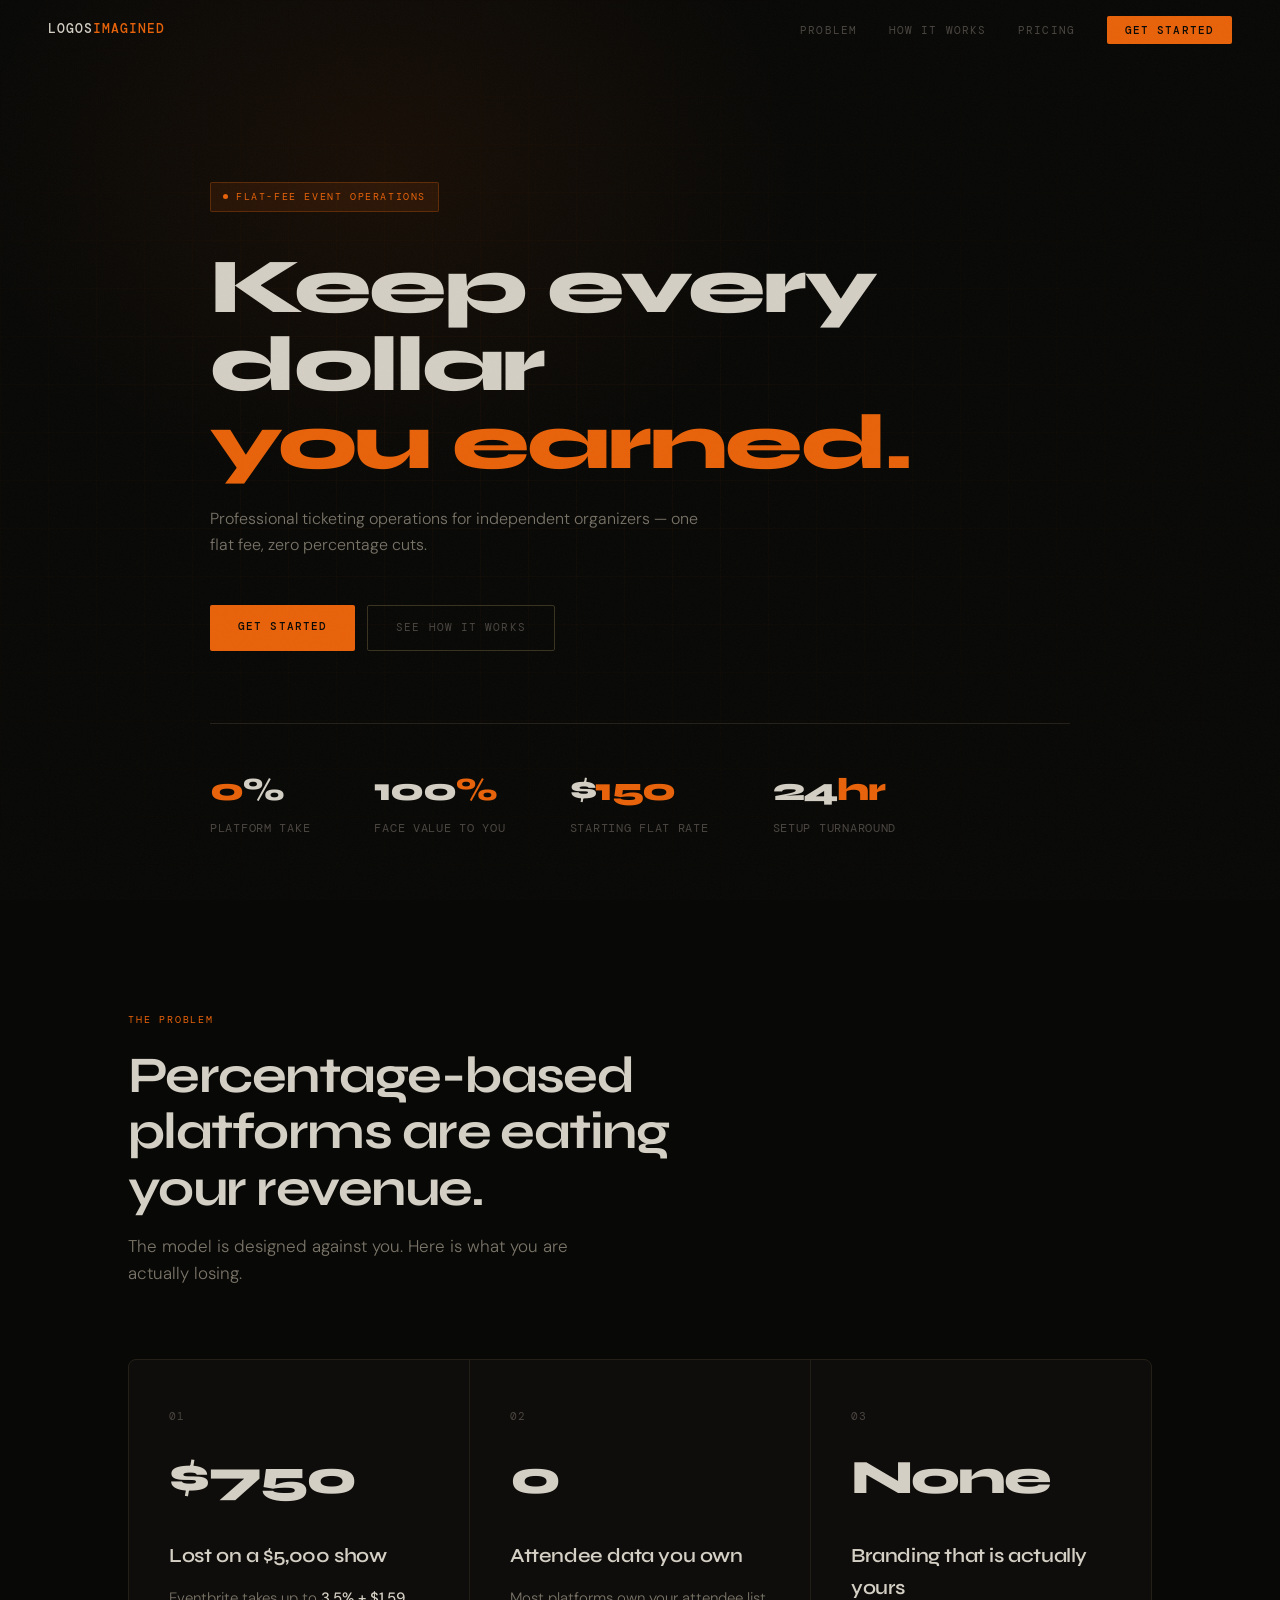
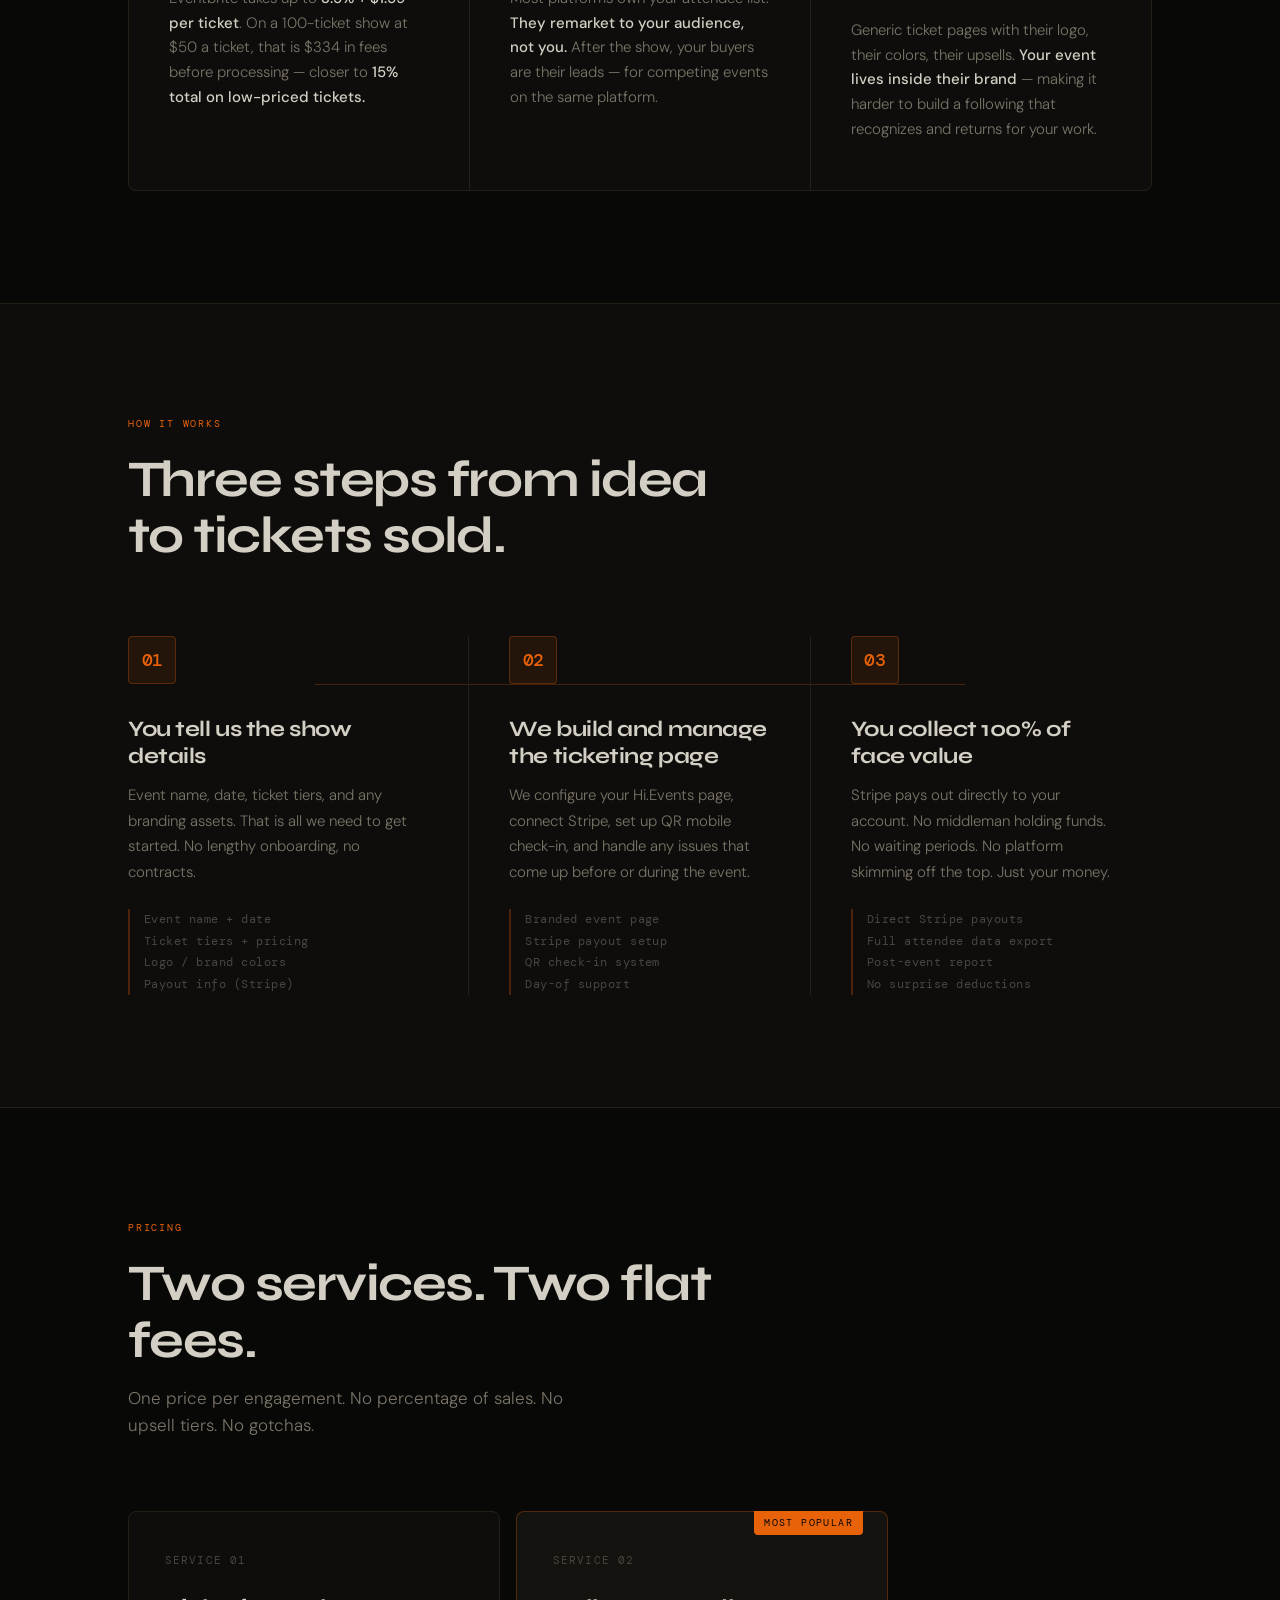
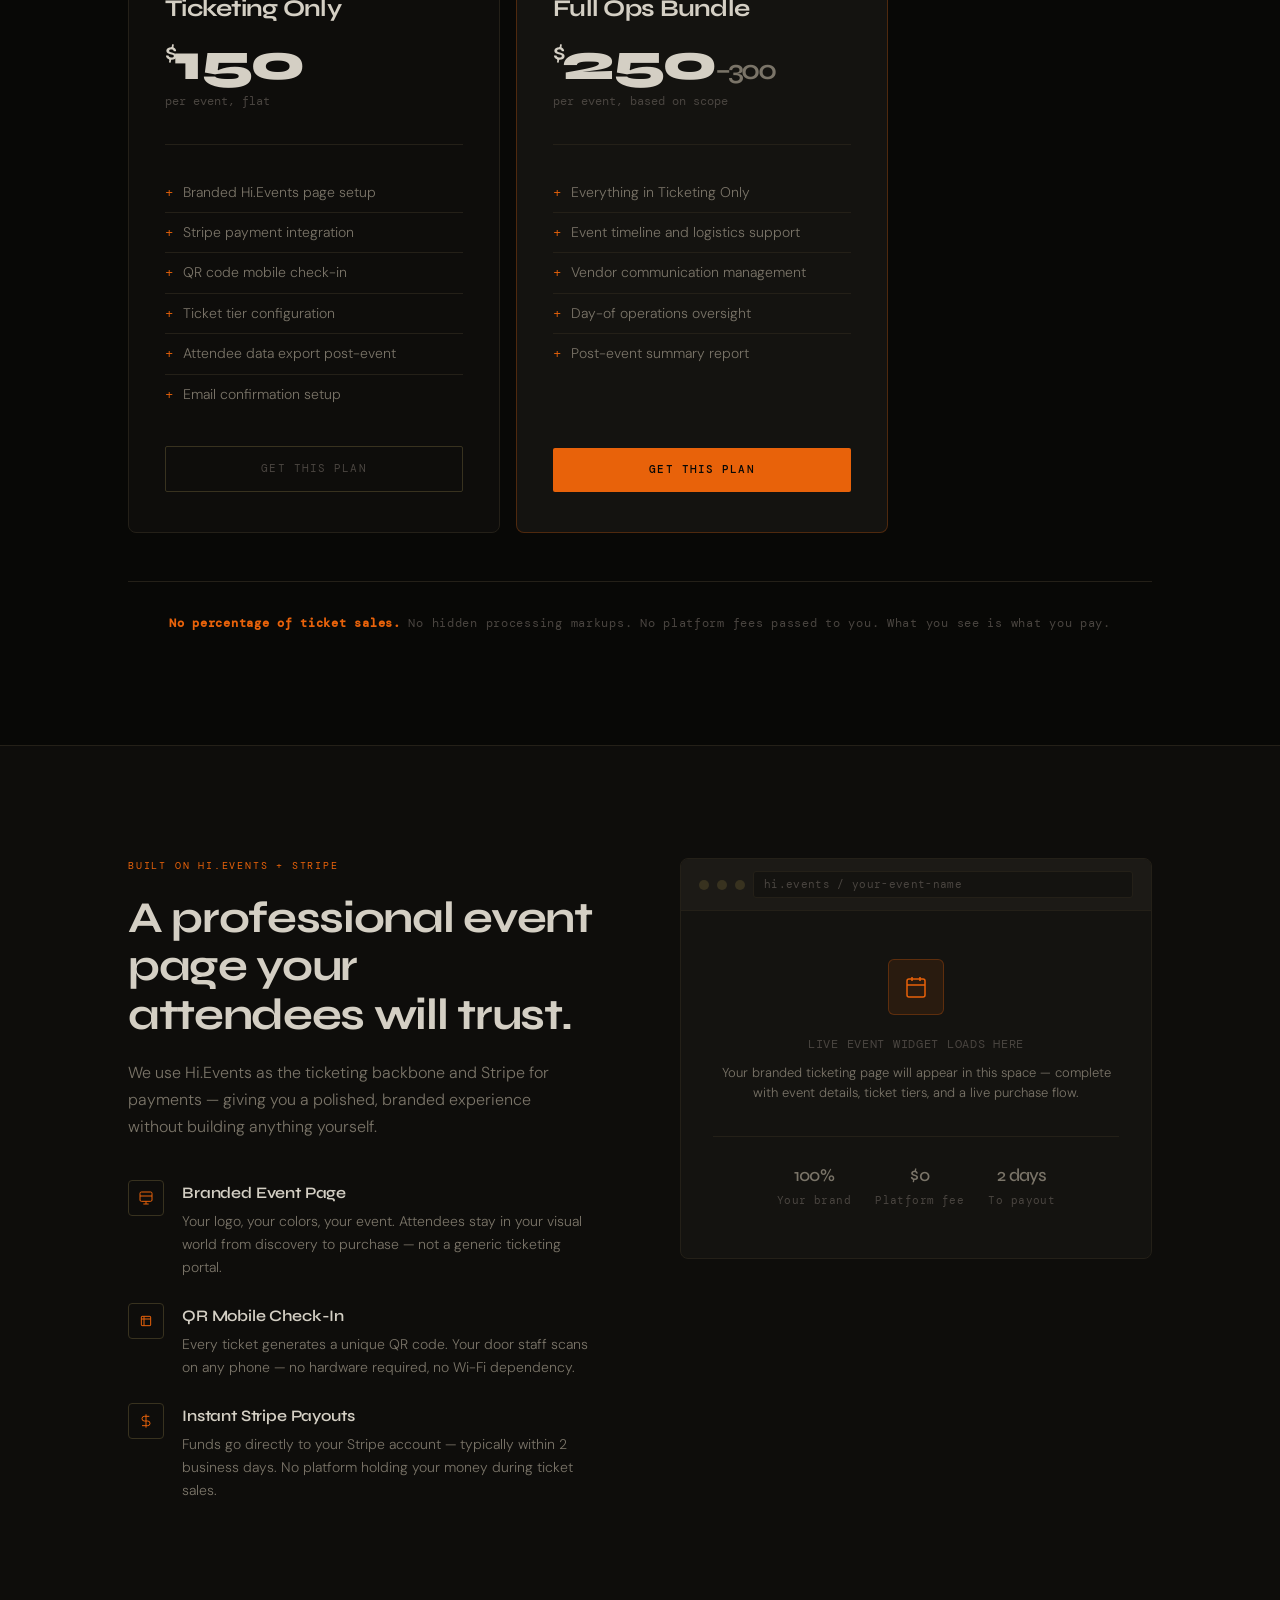
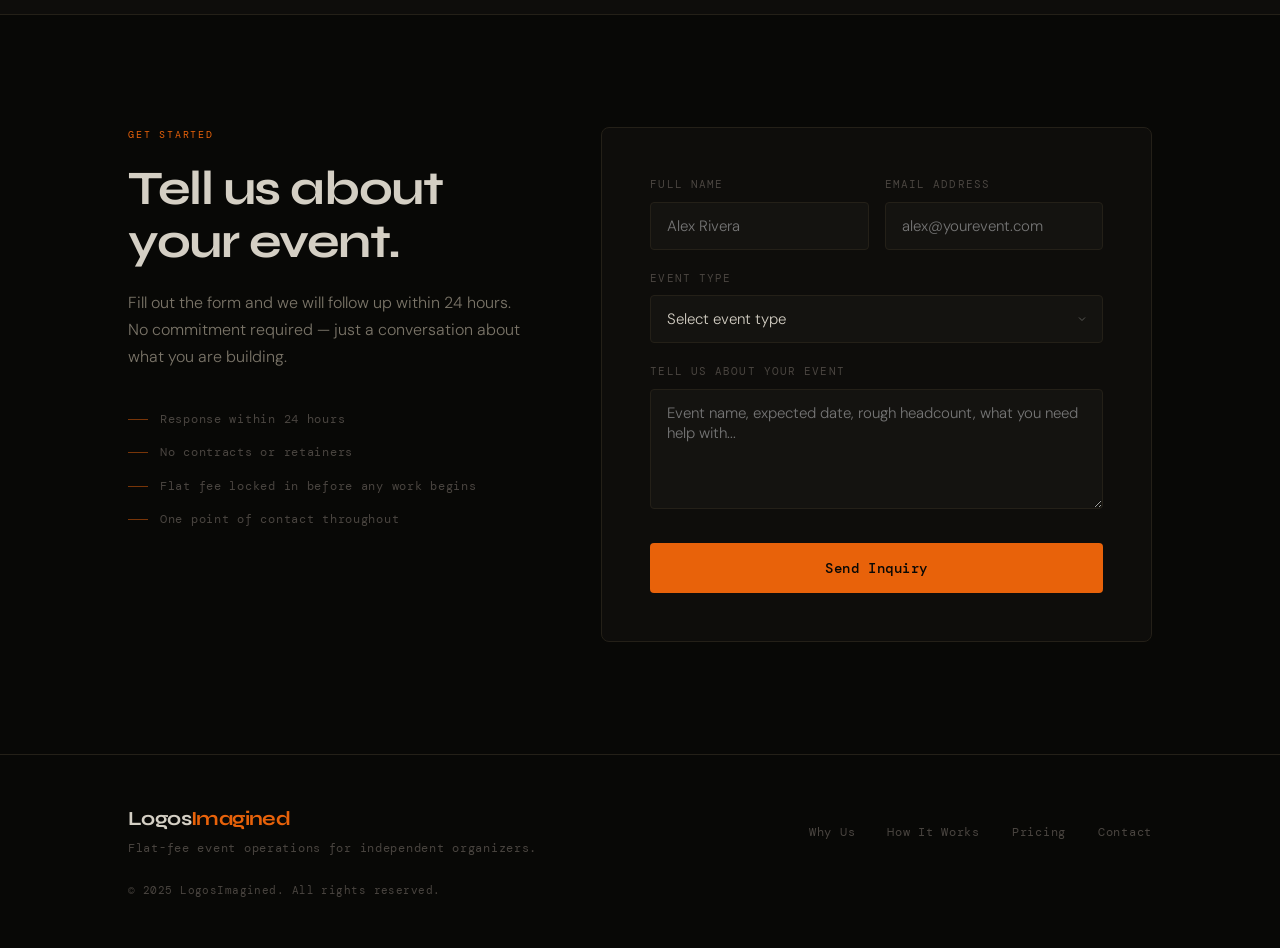
==== index.html @ 9e5d7845 "remove venue sourcing section Made-with: Cursor" ====
<!DOCTYPE html>
<html lang="en">
<head>
<meta charset="UTF-8">
<meta name="viewport" content="width=device-width, initial-scale=1.0">
<title>LogosImagined — Flat-Fee Event Operations</title>
<link rel="preconnect" href="https://fonts.googleapis.com">
<link rel="preconnect" href="https://fonts.gstatic.com" crossorigin>
<link href="https://fonts.googleapis.com/css2?family=DM+Mono:ital,wght@0,300;0,400;0,500;1,400&family=Syne:wght@400;500;600;700;800&family=DM+Sans:ital,opsz,wght@0,9..40,300;0,9..40,400;0,9..40,500;1,9..40,300&display=swap" rel="stylesheet">
<style>
  *, *::before, *::after { box-sizing: border-box; margin: 0; padding: 0; }

  :root {
    --bg: #080806;
    --bg-1: #0e0d0b;
    --bg-2: #141310;
    --bg-3: #1c1a16;
    --border: #242018;
    --border-hi: #38321f;
    --text: #d4cfc4;
    --text-2: #7a7468;
    --text-3: #4a4540;
    --accent: #e8620a;
    --accent-dim: rgba(232, 98, 10, 0.10);
    --accent-border: rgba(232, 98, 10, 0.28);
    --accent-hot: #ff7a1a;
    --green: #4a7c3f;
    --green-dim: rgba(74, 124, 63, 0.12);
    --green-border: rgba(74, 124, 63, 0.3);
    --green-text: #6aaa5a;
    --mono: 'DM Mono', monospace;
    --display: 'Syne', sans-serif;
    --body: 'DM Sans', sans-serif;
  }

  html { scroll-behavior: smooth; }

  body {
    background: var(--bg);
    color: var(--text);
    font-family: var(--body);
    font-size: 14px;
    line-height: 1.6;
    -webkit-font-smoothing: antialiased;
    overflow-x: hidden;
  }

  /* grain overlay */
  body::before {
    content: '';
    position: fixed;
    inset: 0;
    z-index: 999;
    pointer-events: none;
    opacity: 0.032;
    background-image: url("data:image/svg+xml,%3Csvg viewBox='0 0 256 256' xmlns='http://www.w3.org/2000/svg'%3E%3Cfilter id='noise'%3E%3CfeTurbulence type='fractalNoise' baseFrequency='0.9' numOctaves='4' stitchTiles='stitch'/%3E%3C/filter%3E%3Crect width='100%25' height='100%25' filter='url(%23noise)'/%3E%3C/svg%3E");
    background-size: 200px 200px;
  }

  /* ── NAV ── */
  nav {
    position: fixed;
    top: 0; left: 0; right: 0;
    z-index: 100;
    display: flex;
    align-items: center;
    justify-content: space-between;
    padding: 18px 48px;
    border-bottom: 1px solid transparent;
    transition: border-color 0.3s, background 0.3s, backdrop-filter 0.3s;
  }
  nav.scrolled {
    border-color: var(--border);
    background: rgba(8,8,6,0.9);
    backdrop-filter: blur(16px);
  }
  .nav-logo {
    font-family: var(--mono);
    font-size: 13px;
    font-weight: 500;
    letter-spacing: 0.08em;
    text-transform: uppercase;
    color: var(--text);
    text-decoration: none;
  }
  .nav-logo span { color: var(--accent); }
  .nav-links {
    display: flex;
    gap: 32px;
    list-style: none;
  }
  .nav-links a {
    font-family: var(--mono);
    font-size: 11px;
    color: var(--text-3);
    text-decoration: none;
    letter-spacing: 0.1em;
    text-transform: uppercase;
    transition: color 0.2s;
  }
  .nav-links a:hover { color: var(--text-2); }
  .nav-cta {
    font-family: var(--mono);
    font-size: 11px;
    font-weight: 500;
    color: var(--bg) !important;
    background: var(--accent);
    padding: 7px 18px;
    border-radius: 2px;
    transition: background 0.2s !important;
    letter-spacing: 0.08em;
    text-transform: uppercase;
  }
  .nav-cta:hover { background: var(--accent-hot) !important; color: var(--bg) !important; }

  /* ── SHARED ── */
  .container { max-width: 1120px; margin: 0 auto; padding: 0 48px; }
  .label {
    font-family: var(--mono);
    font-size: 10px;
    letter-spacing: 0.18em;
    text-transform: uppercase;
    color: var(--accent);
    display: block;
    margin-bottom: 20px;
  }
  section { padding: 112px 0; }

  /* ── HERO ── */
  #hero {
    min-height: 100vh;
    display: flex;
    align-items: center;
    position: relative;
    overflow: hidden;
    padding: 0;
  }
  .hero-grid {
    position: absolute;
    inset: 0;
    background-image:
      linear-gradient(rgba(232,98,10,0.035) 1px, transparent 1px),
      linear-gradient(90deg, rgba(232,98,10,0.035) 1px, transparent 1px);
    background-size: 48px 48px;
    mask-image: radial-gradient(ellipse 70% 55% at 40% 50%, black 20%, transparent 100%);
  }
  .hero-glow {
    position: absolute;
    top: -180px; left: 30%;
    transform: translateX(-50%);
    width: 900px; height: 700px;
    background: radial-gradient(ellipse, rgba(232,98,10,0.07) 0%, transparent 65%);
    pointer-events: none;
  }
  .hero-content {
    position: relative;
    z-index: 2;
    max-width: 1120px;
    margin: 0 auto;
    padding: 0 48px;
    padding-top: 120px;
  }
  .hero-tag {
    display: inline-flex;
    align-items: center;
    gap: 8px;
    font-family: var(--mono);
    font-size: 10px;
    color: var(--accent);
    letter-spacing: 0.16em;
    text-transform: uppercase;
    border: 1px solid var(--accent-border);
    background: var(--accent-dim);
    padding: 6px 12px;
    border-radius: 2px;
    margin-bottom: 36px;
  }
  .hero-tag::before {
    content: '';
    display: block;
    width: 5px; height: 5px;
    border-radius: 50%;
    background: var(--accent);
    animation: pulse 2.5s ease infinite;
  }
  @keyframes pulse {
    0%,100% { opacity: 1; }
    50% { opacity: 0.2; }
  }
  h1 {
    font-family: var(--display);
    font-size: clamp(40px, 6.5vw, 78px);
    font-weight: 800;
    line-height: 1.0;
    letter-spacing: -0.03em;
    color: var(--text);
    margin-bottom: 24px;
    max-width: 860px;
  }
  h1 em {
    font-style: normal;
    color: var(--accent);
    position: relative;
  }
  .hero-sub {
    font-family: var(--body);
    font-size: 16px;
    font-weight: 300;
    color: var(--text-2);
    margin-bottom: 48px;
    max-width: 500px;
    line-height: 1.6;
  }
  .hero-ctas {
    display: flex;
    gap: 12px;
    flex-wrap: wrap;
    margin-bottom: 72px;
  }
  .btn-primary {
    font-family: var(--mono);
    font-size: 11px;
    font-weight: 500;
    background: var(--accent);
    color: var(--bg);
    border: none;
    padding: 13px 28px;
    border-radius: 2px;
    cursor: pointer;
    text-decoration: none;
    display: inline-block;
    transition: background 0.2s, transform 0.2s;
    letter-spacing: 0.1em;
    text-transform: uppercase;
  }
  .btn-primary:hover { background: var(--accent-hot); transform: translateY(-1px); }
  .btn-secondary {
    font-family: var(--mono);
    font-size: 11px;
    font-weight: 400;
    background: transparent;
    color: var(--text-3);
    border: 1px solid var(--border-hi);
    padding: 13px 28px;
    border-radius: 2px;
    cursor: pointer;
    text-decoration: none;
    display: inline-block;
    transition: border-color 0.2s, color 0.2s, transform 0.2s;
    letter-spacing: 0.1em;
    text-transform: uppercase;
  }
  .btn-secondary:hover {
    border-color: var(--text-3);
    color: var(--text);
    transform: translateY(-1px);
  }
  .hero-stat-row {
    display: flex;
    gap: 64px;
    border-top: 1px solid var(--border);
    padding-top: 40px;
  }
  .hero-stat { }
  .hero-stat-val {
    font-family: var(--display);
    font-size: 32px;
    font-weight: 800;
    color: var(--text);
    letter-spacing: -0.04em;
  }
  .hero-stat-val span { color: var(--accent); }
  .hero-stat-label {
    font-family: var(--mono);
    font-size: 12px;
    color: var(--text-3);
    letter-spacing: 0.06em;
    text-transform: uppercase;
    margin-top: 4px;
  }

  /* ── PROBLEM ── */
  #problem { background: var(--bg); }
  .section-head { margin-bottom: 72px; }
  .section-head h2 {
    font-family: var(--display);
    font-size: clamp(32px, 4vw, 52px);
    font-weight: 700;
    letter-spacing: -0.03em;
    color: var(--text);
    line-height: 1.1;
    max-width: 620px;
  }
  .section-head p {
    color: var(--text-2);
    font-size: 17px;
    font-weight: 300;
    margin-top: 16px;
    max-width: 480px;
    line-height: 1.6;
  }
  .problem-grid {
    display: grid;
    grid-template-columns: repeat(3, 1fr);
    gap: 1px;
    background: var(--border);
    border: 1px solid var(--border);
    border-radius: 8px;
    overflow: hidden;
  }
  .problem-card {
    background: var(--bg-1);
    padding: 48px 40px;
    position: relative;
    transition: background 0.3s;
  }
  .problem-card:hover { background: var(--bg-2); }
  .problem-card-num {
    font-family: var(--mono);
    font-size: 11px;
    color: var(--text-3);
    letter-spacing: 0.12em;
    margin-bottom: 28px;
    display: block;
  }
  .problem-stat {
    font-family: var(--display);
    font-size: 48px;
    font-weight: 800;
    letter-spacing: -0.04em;
    color: var(--red);
    margin-bottom: 12px;
    line-height: 1;
  }
  .problem-card h3 {
    font-family: var(--display);
    font-size: 20px;
    font-weight: 600;
    letter-spacing: -0.02em;
    color: var(--text);
    margin-bottom: 14px;
  }
  .problem-card p {
    font-size: 15px;
    color: var(--text-2);
    font-weight: 300;
    line-height: 1.65;
  }
  .problem-card p strong { color: var(--text); font-weight: 500; }
  .accent-rule {
    width: 32px; height: 2px;
    background: var(--red);
    margin-bottom: 24px;
    opacity: 0.7;
  }

  /* ── HOW IT WORKS ── */
  #how-it-works { background: var(--bg-1); border-top: 1px solid var(--border); border-bottom: 1px solid var(--border); }
  .steps { display: grid; grid-template-columns: repeat(3,1fr); gap: 0; position: relative; }
  .steps::before {
    content: '';
    position: absolute;
    top: 48px; left: calc(33.33% / 2 + 16px); right: calc(33.33% / 2 + 16px);
    height: 1px;
    background: linear-gradient(90deg, var(--accent), var(--accent));
    opacity: 0.25;
  }
  .step {
    padding: 0 40px 0 0;
    position: relative;
  }
  .step:not(:last-child)::after {
    content: '';
    position: absolute;
    top: 0; right: 0;
    width: 1px; height: 100%;
    background: var(--border);
  }
  .step:not(:first-child) { padding-left: 40px; }
  .step-num {
    width: 48px; height: 48px;
    border: 1px solid var(--accent-border);
    background: var(--accent-dim);
    border-radius: 4px;
    display: flex;
    align-items: center;
    justify-content: center;
    font-family: var(--mono);
    font-size: 18px;
    font-weight: 500;
    color: var(--accent);
    margin-bottom: 32px;
    letter-spacing: -0.04em;
  }
  .step h3 {
    font-family: var(--display);
    font-size: 22px;
    font-weight: 700;
    letter-spacing: -0.02em;
    color: var(--text);
    margin-bottom: 14px;
    line-height: 1.2;
  }
  .step p {
    font-size: 15px;
    color: var(--text-2);
    font-weight: 300;
    line-height: 1.7;
  }
  .step-detail {
    margin-top: 24px;
    font-family: var(--mono);
    font-size: 12px;
    color: var(--text-3);
    letter-spacing: 0.04em;
    border-left: 2px solid var(--accent-border);
    padding-left: 14px;
    line-height: 1.8;
  }

  /* ── PRICING ── */
  #pricing { }
  .pricing-grid {
    display: grid;
    grid-template-columns: repeat(2, 1fr);
    gap: 16px;
    max-width: 760px;
  }
  .pricing-card {
    border: 1px solid var(--border);
    border-radius: 8px;
    padding: 40px 36px;
    background: var(--bg-1);
    position: relative;
    transition: border-color 0.3s, transform 0.3s;
    display: flex;
    flex-direction: column;
  }
  .pricing-card:hover {
    border-color: var(--border-hi);
    transform: translateY(-4px);
  }
  .pricing-card.featured {
    border-color: var(--accent-border);
    background: var(--bg-2);
  }
  .pricing-card.featured::before {
    content: 'MOST POPULAR';
    position: absolute;
    top: -1px; right: 24px;
    font-family: var(--mono);
    font-size: 10px;
    letter-spacing: 0.14em;
    color: var(--bg);
    background: var(--accent);
    padding: 4px 10px;
    border-radius: 0 0 4px 4px;
  }
  .pricing-label {
    font-family: var(--mono);
    font-size: 11px;
    letter-spacing: 0.1em;
    text-transform: uppercase;
    color: var(--text-3);
    margin-bottom: 20px;
  }
  .pricing-name {
    font-family: var(--display);
    font-size: 24px;
    font-weight: 700;
    letter-spacing: -0.03em;
    color: var(--text);
    margin-bottom: 8px;
  }
  .pricing-price {
    font-family: var(--display);
    font-size: 52px;
    font-weight: 800;
    letter-spacing: -0.05em;
    color: var(--text);
    line-height: 1;
    margin-bottom: 4px;
  }
  .pricing-price sup {
    font-size: 24px;
    vertical-align: super;
    font-weight: 600;
  }
  .pricing-price-note {
    font-family: var(--mono);
    font-size: 12px;
    color: var(--text-3);
    margin-bottom: 32px;
  }
  .pricing-divider {
    height: 1px;
    background: var(--border);
    margin-bottom: 28px;
  }
  .pricing-features {
    list-style: none;
    flex: 1;
    margin-bottom: 32px;
  }
  .pricing-features li {
    font-size: 14px;
    font-weight: 300;
    color: var(--text-2);
    padding: 8px 0;
    display: flex;
    align-items: flex-start;
    gap: 10px;
    border-bottom: 1px solid var(--border);
  }
  .pricing-features li:last-child { border-bottom: none; }
  .pricing-features li::before {
    content: '+';
    font-family: var(--mono);
    font-size: 14px;
    color: var(--accent);
    flex-shrink: 0;
    margin-top: 1px;
  }
  .pricing-no-fees {
    text-align: center;
    font-family: var(--mono);
    font-size: 12px;
    color: var(--text-3);
    letter-spacing: 0.06em;
    margin-top: 48px;
    padding-top: 32px;
    border-top: 1px solid var(--border);
  }
  .pricing-no-fees strong { color: var(--accent); }

  /* ── HI.EVENTS ── */
  #integration { background: var(--bg-1); border-top: 1px solid var(--border); border-bottom: 1px solid var(--border); }
  .integration-layout {
    display: grid;
    grid-template-columns: 1fr 1fr;
    gap: 80px;
    align-items: start;
  }
  .integration-features {
    margin-top: 40px;
    display: flex;
    flex-direction: column;
    gap: 24px;
  }
  .int-feat {
    display: flex;
    gap: 18px;
    align-items: flex-start;
  }
  .int-feat-icon {
    width: 36px; height: 36px;
    border: 1px solid var(--border-hi);
    border-radius: 4px;
    display: flex;
    align-items: center;
    justify-content: center;
    flex-shrink: 0;
  }
  .int-feat-icon svg { width: 16px; height: 16px; stroke: var(--accent); fill: none; stroke-width: 1.5; }
  .int-feat-body h4 {
    font-family: var(--display);
    font-size: 16px;
    font-weight: 600;
    color: var(--text);
    margin-bottom: 4px;
    letter-spacing: -0.01em;
  }
  .int-feat-body p {
    font-size: 14px;
    color: var(--text-2);
    font-weight: 300;
    line-height: 1.65;
  }
  .widget-placeholder {
    border: 1px solid var(--border);
    border-radius: 8px;
    overflow: hidden;
    background: var(--bg-2);
  }
  .widget-placeholder-bar {
    background: var(--bg-3);
    border-bottom: 1px solid var(--border);
    padding: 12px 18px;
    display: flex;
    align-items: center;
    gap: 8px;
  }
  .dot { width: 10px; height: 10px; border-radius: 50%; background: var(--border-hi); }
  .widget-placeholder-url {
    flex: 1;
    background: var(--bg-2);
    border: 1px solid var(--border);
    border-radius: 3px;
    padding: 4px 10px;
    font-family: var(--mono);
    font-size: 11px;
    color: var(--text-3);
    letter-spacing: 0.03em;
  }
  .widget-placeholder-body {
    padding: 48px 32px;
    min-height: 320px;
    display: flex;
    flex-direction: column;
    align-items: center;
    justify-content: center;
    text-align: center;
  }
  .widget-icon-placeholder {
    width: 56px; height: 56px;
    border: 1px solid var(--accent-border);
    background: var(--accent-dim);
    border-radius: 6px;
    display: flex;
    align-items: center;
    justify-content: center;
    margin-bottom: 20px;
  }
  .widget-icon-placeholder svg { width: 24px; height: 24px; stroke: var(--accent); fill: none; stroke-width: 1.5; }
  .widget-placeholder-body p {
    font-family: var(--mono);
    font-size: 12px;
    color: var(--text-3);
    letter-spacing: 0.06em;
    text-transform: uppercase;
  }
  .widget-placeholder-body span {
    font-size: 13px;
    color: var(--text-2);
    font-weight: 300;
    margin-top: 8px;
    display: block;
    font-family: var(--body);
    letter-spacing: 0;
    text-transform: none;
  }
  .widget-placeholder-meta {
    display: flex;
    gap: 24px;
    margin-top: 32px;
    padding-top: 24px;
    border-top: 1px solid var(--border);
    width: 100%;
    justify-content: center;
  }
  .widget-meta-item {
    font-family: var(--mono);
    font-size: 11px;
    color: var(--text-3);
    text-align: center;
    letter-spacing: 0.04em;
  }
  .widget-meta-item strong {
    display: block;
    font-size: 18px;
    color: var(--text-2);
    font-weight: 500;
    letter-spacing: -0.04em;
    margin-bottom: 2px;
    font-family: var(--display);
  }

  /* ── CONTACT ── */
  #contact { }
  .contact-layout {
    display: grid;
    grid-template-columns: 1fr 1.4fr;
    gap: 80px;
    align-items: start;
  }
  .contact-info h2 {
    font-family: var(--display);
    font-size: clamp(32px, 4vw, 48px);
    font-weight: 700;
    letter-spacing: -0.03em;
    line-height: 1.1;
    margin-bottom: 20px;
  }
  .contact-info p {
    font-size: 16px;
    font-weight: 300;
    color: var(--text-2);
    line-height: 1.7;
    margin-bottom: 40px;
  }
  .contact-detail {
    display: flex;
    flex-direction: column;
    gap: 14px;
    margin-top: 32px;
  }
  .contact-detail-item {
    font-family: var(--mono);
    font-size: 12px;
    color: var(--text-3);
    letter-spacing: 0.06em;
    display: flex;
    gap: 12px;
    align-items: center;
  }
  .contact-detail-item::before {
    content: '';
    display: block;
    width: 20px; height: 1px;
    background: var(--accent);
    opacity: 0.5;
  }
  .form-card {
    background: var(--bg-1);
    border: 1px solid var(--border);
    border-radius: 8px;
    padding: 48px;
  }
  .form-row { margin-bottom: 20px; }
  .form-row label {
    display: block;
    font-family: var(--mono);
    font-size: 11px;
    letter-spacing: 0.1em;
    text-transform: uppercase;
    color: var(--text-3);
    margin-bottom: 8px;
  }
  .form-row input,
  .form-row select,
  .form-row textarea {
    width: 100%;
    background: var(--bg-2);
    border: 1px solid var(--border);
    border-radius: 4px;
    padding: 13px 16px;
    font-family: var(--body);
    font-size: 15px;
    font-weight: 300;
    color: var(--text);
    outline: none;
    transition: border-color 0.2s;
    appearance: none;
    -webkit-appearance: none;
  }
  .form-row input:focus,
  .form-row select:focus,
  .form-row textarea:focus {
    border-color: var(--accent-border);
    background: var(--bg-3);
  }
  .form-row textarea { resize: vertical; min-height: 120px; }
  .form-row select {
    background-image: url("data:image/svg+xml,%3Csvg xmlns='http://www.w3.org/2000/svg' width='12' height='12' viewBox='0 0 24 24' fill='none' stroke='%235a5a56' stroke-width='2'%3E%3Cpath d='M6 9l6 6 6-6'/%3E%3C/svg%3E");
    background-repeat: no-repeat;
    background-position: right 14px center;
    padding-right: 40px;
    cursor: pointer;
  }
  .form-row select option { background: var(--bg-2); color: var(--text); }
  .form-grid { display: grid; grid-template-columns: 1fr 1fr; gap: 16px; }
  .form-submit {
    width: 100%;
    font-family: var(--mono);
    font-size: 14px;
    font-weight: 500;
    letter-spacing: 0.04em;
    background: var(--accent);
    color: var(--bg);
    border: none;
    padding: 16px;
    border-radius: 4px;
    cursor: pointer;
    margin-top: 8px;
    transition: opacity 0.2s;
  }
  .form-submit:hover { opacity: 0.88; }
  .form-success {
    display: none;
    text-align: center;
    padding: 48px 32px;
  }
  .form-success.visible { display: flex; flex-direction: column; align-items: center; gap: 16px; }
  .success-icon {
    width: 56px; height: 56px;
    border: 1px solid var(--accent-border);
    background: var(--accent-dim);
    border-radius: 50%;
    display: flex;
    align-items: center;
    justify-content: center;
  }
  .success-icon svg { width: 24px; height: 24px; stroke: var(--accent); fill: none; stroke-width: 2; }
  .form-success h3 {
    font-family: var(--display);
    font-size: 22px;
    font-weight: 700;
    color: var(--text);
    letter-spacing: -0.02em;
  }
  .form-success p {
    font-family: var(--mono);
    font-size: 13px;
    color: var(--text-2);
    letter-spacing: 0.04em;
  }

  /* ── FOOTER ── */
  footer {
    border-top: 1px solid var(--border);
    padding: 48px 0;
  }
  .footer-inner {
    display: flex;
    align-items: center;
    justify-content: space-between;
    flex-wrap: wrap;
    gap: 24px;
  }
  .footer-brand {}
  .footer-name {
    font-family: var(--display);
    font-size: 20px;
    font-weight: 700;
    letter-spacing: -0.03em;
    color: var(--text);
    margin-bottom: 4px;
  }
  .footer-name span { color: var(--accent); }
  .footer-tagline {
    font-family: var(--mono);
    font-size: 12px;
    color: var(--text-3);
    letter-spacing: 0.06em;
  }
  .footer-links {
    display: flex;
    gap: 32px;
    list-style: none;
  }
  .footer-links a {
    font-family: var(--mono);
    font-size: 12px;
    color: var(--text-3);
    text-decoration: none;
    letter-spacing: 0.06em;
    transition: color 0.2s;
  }
  .footer-links a:hover { color: var(--text-2); }
  .footer-copy {
    font-family: var(--mono);
    font-size: 11px;
    color: var(--text-3);
    letter-spacing: 0.04em;
  }

  /* ── ANIMATIONS ── */
  .reveal {
    opacity: 0;
    transform: translateY(24px);
    transition: opacity 0.7s ease, transform 0.7s ease;
  }
  .reveal.in-view {
    opacity: 1;
    transform: none;
  }
  .reveal-delay-1 { transition-delay: 0.1s; }
  .reveal-delay-2 { transition-delay: 0.2s; }
  .reveal-delay-3 { transition-delay: 0.3s; }

  /* ── RESPONSIVE ── */
  @media (max-width: 900px) {
    nav { padding: 18px 24px; }
    .nav-links { display: none; }
    .container { padding: 0 24px; }
    section { padding: 80px 0; }
    .hero-content { padding: 0 24px; padding-top: 100px; }
    .hero-stat-row { gap: 32px; flex-wrap: wrap; }
    .problem-grid { grid-template-columns: 1fr; }
    .steps { grid-template-columns: 1fr; gap: 48px; }
    .steps::before { display: none; }
    .step:not(:last-child)::after { display: none; }
    .step:not(:first-child) { padding-left: 0; }
    .step { padding-right: 0; }
    .pricing-grid { grid-template-columns: 1fr; }
    .integration-layout { grid-template-columns: 1fr; gap: 48px; }
    .contact-layout { grid-template-columns: 1fr; gap: 48px; }
    .form-grid { grid-template-columns: 1fr; }
    .form-card { padding: 28px; }
    .footer-inner { flex-direction: column; align-items: flex-start; }
  }
</style>
</head>
<body>

<nav id="main-nav">
  <a href="#" class="nav-logo">Logos<span>Imagined</span></a>
  <ul class="nav-links">
    <li><a href="#problem">Problem</a></li>
    <li><a href="#how-it-works">How It Works</a></li>
    <li><a href="#pricing">Pricing</a></li>
    <li><a href="#contact" class="nav-cta">Get Started</a></li>
  </ul>
</nav>

<!-- ── HERO ── -->
<section id="hero">
  <div class="hero-grid"></div>
  <div class="hero-glow"></div>
  <div class="hero-content">
    <div class="hero-tag">Flat-Fee Event Operations</div>
    <h1>Keep every dollar<br><em>you earned.</em></h1>
    <p class="hero-sub">Professional ticketing operations for independent organizers — one flat fee, zero percentage cuts.</p>
    <div class="hero-ctas">
      <a href="#contact" class="btn-primary">Get Started</a>
      <a href="#how-it-works" class="btn-secondary">See How It Works</a>
    </div>
    <div class="hero-stat-row">
      <div class="hero-stat">
        <div class="hero-stat-val"><span>0</span>%</div>
        <div class="hero-stat-label">Platform take</div>
      </div>
      <div class="hero-stat">
        <div class="hero-stat-val">100<span>%</span></div>
        <div class="hero-stat-label">Face value to you</div>
      </div>
      <div class="hero-stat">
        <div class="hero-stat-val">$<span>150</span></div>
        <div class="hero-stat-label">Starting flat rate</div>
      </div>
      <div class="hero-stat">
        <div class="hero-stat-val">24<span>hr</span></div>
        <div class="hero-stat-label">Setup turnaround</div>
      </div>
    </div>
  </div>
</section>

<!-- ── PROBLEM ── -->
<section id="problem">
  <div class="container">
    <div class="section-head reveal">
      <span class="label">The Problem</span>
      <h2>Percentage-based platforms are eating your revenue.</h2>
      <p>The model is designed against you. Here is what you are actually losing.</p>
    </div>
    <div class="problem-grid">
      <div class="problem-card reveal reveal-delay-1">
        <span class="problem-card-num">01</span>
        <div class="problem-stat">$750</div>
        <div class="accent-rule" style="background:var(--red);"></div>
        <h3>Lost on a $5,000 show</h3>
        <p>Eventbrite takes up to <strong>3.5% + $1.59 per ticket</strong>. On a 100-ticket show at $50 a ticket, that is $334 in fees before processing — closer to <strong>15% total on low-priced tickets.</strong></p>
      </div>
      <div class="problem-card reveal reveal-delay-2">
        <span class="problem-card-num">02</span>
        <div class="problem-stat">0</div>
        <div class="accent-rule" style="background:var(--red);"></div>
        <h3>Attendee data you own</h3>
        <p>Most platforms own your attendee list. <strong>They remarket to your audience, not you.</strong> After the show, your buyers are their leads — for competing events on the same platform.</p>
      </div>
      <div class="problem-card reveal reveal-delay-3">
        <span class="problem-card-num">03</span>
        <div class="problem-stat">None</div>
        <div class="accent-rule" style="background:var(--red);"></div>
        <h3>Branding that is actually yours</h3>
        <p>Generic ticket pages with their logo, their colors, their upsells. <strong>Your event lives inside their brand</strong> — making it harder to build a following that recognizes and returns for your work.</p>
      </div>
    </div>
  </div>
</section>

<!-- ── HOW IT WORKS ── -->
<section id="how-it-works">
  <div class="container">
    <div class="section-head reveal">
      <span class="label">How It Works</span>
      <h2>Three steps from idea to tickets sold.</h2>
    </div>
    <div class="steps">
      <div class="step reveal reveal-delay-1">
        <div class="step-num">01</div>
        <h3>You tell us the show details</h3>
        <p>Event name, date, ticket tiers, and any branding assets. That is all we need to get started. No lengthy onboarding, no contracts.</p>
        <div class="step-detail">
          Event name + date<br>
          Ticket tiers + pricing<br>
          Logo / brand colors<br>
          Payout info (Stripe)
        </div>
      </div>
      <div class="step reveal reveal-delay-2">
        <div class="step-num">02</div>
        <h3>We build and manage the ticketing page</h3>
        <p>We configure your Hi.Events page, connect Stripe, set up QR mobile check-in, and handle any issues that come up before or during the event.</p>
        <div class="step-detail">
          Branded event page<br>
          Stripe payout setup<br>
          QR check-in system<br>
          Day-of support
        </div>
      </div>
      <div class="step reveal reveal-delay-3">
        <div class="step-num">03</div>
        <h3>You collect 100% of face value</h3>
        <p>Stripe pays out directly to your account. No middleman holding funds. No waiting periods. No platform skimming off the top. Just your money.</p>
        <div class="step-detail">
          Direct Stripe payouts<br>
          Full attendee data export<br>
          Post-event report<br>
          No surprise deductions
        </div>
      </div>
    </div>
  </div>
</section>

<!-- ── PRICING ── -->
<section id="pricing">
  <div class="container">
    <div class="section-head reveal">
      <span class="label">Pricing</span>
      <h2>Two services. Two flat fees.</h2>
      <p>One price per engagement. No percentage of sales. No upsell tiers. No gotchas.</p>
    </div>
    <div class="pricing-grid">
      <div class="pricing-card reveal reveal-delay-1">
        <div class="pricing-label">Service 01</div>
        <div class="pricing-name">Ticketing Only</div>
        <div class="pricing-price"><sup>$</sup>150</div>
        <div class="pricing-price-note">per event, flat</div>
        <div class="pricing-divider"></div>
        <ul class="pricing-features">
          <li>Branded Hi.Events page setup</li>
          <li>Stripe payment integration</li>
          <li>QR code mobile check-in</li>
          <li>Ticket tier configuration</li>
          <li>Attendee data export post-event</li>
          <li>Email confirmation setup</li>
        </ul>
        <a href="#contact" class="btn-secondary" style="text-align:center; display:block;">Get This Plan</a>
      </div>
      <div class="pricing-card featured reveal reveal-delay-2">
        <div class="pricing-label">Service 02</div>
        <div class="pricing-name">Full Ops Bundle</div>
        <div class="pricing-price"><sup>$</sup>250<span style="font-size:28px;font-weight:600;color:var(--text-2);">–300</span></div>
        <div class="pricing-price-note">per event, based on scope</div>
        <div class="pricing-divider"></div>
        <ul class="pricing-features">
          <li>Everything in Ticketing Only</li>
          <li>Event timeline and logistics support</li>
          <li>Vendor communication management</li>
          <li>Day-of operations oversight</li>
          <li>Post-event summary report</li>
        </ul>
        <a href="#contact" class="btn-primary" style="text-align:center; display:block;">Get This Plan</a>
      </div>

    </div>
    <div class="pricing-no-fees reveal">
      <strong>No percentage of ticket sales.</strong> No hidden processing markups. No platform fees passed to you. What you see is what you pay.
    </div>
  </div>
</section>

<!-- ── HI.EVENTS INTEGRATION ── -->
<section id="integration">
  <div class="container">
    <div class="integration-layout">
      <div>
        <span class="label reveal">Built on Hi.Events + Stripe</span>
        <h2 class="reveal" style="font-family:var(--display); font-size:clamp(28px,3.5vw,44px); font-weight:700; letter-spacing:-0.03em; line-height:1.1; margin-bottom:20px;">A professional event page your attendees will trust.</h2>
        <p class="reveal" style="font-size:16px; font-weight:300; color:var(--text-2); line-height:1.7; max-width:460px;">We use Hi.Events as the ticketing backbone and Stripe for payments — giving you a polished, branded experience without building anything yourself.</p>
        <div class="integration-features">
          <div class="int-feat reveal reveal-delay-1">
            <div class="int-feat-icon">
              <svg viewBox="0 0 24 24"><rect x="3" y="3" width="18" height="14" rx="2"/><path d="M3 9h18M8 21h8M12 17v4"/></svg>
            </div>
            <div class="int-feat-body">
              <h4>Branded Event Page</h4>
              <p>Your logo, your colors, your event. Attendees stay in your visual world from discovery to purchase — not a generic ticketing portal.</p>
            </div>
          </div>
          <div class="int-feat reveal reveal-delay-2">
            <div class="int-feat-icon">
              <svg viewBox="0 0 24 24"><rect x="5" y="5" width="14" height="14" rx="1"/><path d="M5 9h14M9 5v14"/></svg>
            </div>
            <div class="int-feat-body">
              <h4>QR Mobile Check-In</h4>
              <p>Every ticket generates a unique QR code. Your door staff scans on any phone — no hardware required, no Wi-Fi dependency.</p>
            </div>
          </div>
          <div class="int-feat reveal reveal-delay-3">
            <div class="int-feat-icon">
              <svg viewBox="0 0 24 24"><path d="M12 2v20M17 5H9.5a3.5 3.5 0 000 7h5a3.5 3.5 0 010 7H6"/></svg>
            </div>
            <div class="int-feat-body">
              <h4>Instant Stripe Payouts</h4>
              <p>Funds go directly to your Stripe account — typically within 2 business days. No platform holding your money during ticket sales.</p>
            </div>
          </div>
        </div>
      </div>
      <div class="reveal reveal-delay-2">
        <div class="widget-placeholder">
          <div class="widget-placeholder-bar">
            <div class="dot"></div>
            <div class="dot"></div>
            <div class="dot"></div>
            <div class="widget-placeholder-url">hi.events / your-event-name</div>
          </div>
          <div class="widget-placeholder-body">
            <div class="widget-icon-placeholder">
              <svg viewBox="0 0 24 24"><rect x="3" y="4" width="18" height="18" rx="2"/><path d="M16 2v4M8 2v4M3 10h18"/></svg>
            </div>
            <p>Live event widget loads here</p>
            <span>Your branded ticketing page will appear in this space — complete with event details, ticket tiers, and a live purchase flow.</span>
            <div class="widget-placeholder-meta">
              <div class="widget-meta-item"><strong>100%</strong>Your brand</div>
              <div class="widget-meta-item"><strong>$0</strong>Platform fee</div>
              <div class="widget-meta-item"><strong>2 days</strong>To payout</div>
            </div>
          </div>
        </div>
      </div>
    </div>
  </div>
</section>

<!-- ── CONTACT ── -->
<section id="contact">
  <div class="container">
    <div class="contact-layout">
      <div>
        <span class="label reveal">Get Started</span>
        <div class="contact-info reveal">
          <h2>Tell us about your event.</h2>
          <p>Fill out the form and we will follow up within 24 hours. No commitment required — just a conversation about what you are building.</p>
        </div>
        <div class="contact-detail reveal">
          <div class="contact-detail-item">Response within 24 hours</div>
          <div class="contact-detail-item">No contracts or retainers</div>
          <div class="contact-detail-item">Flat fee locked in before any work begins</div>
          <div class="contact-detail-item">One point of contact throughout</div>
        </div>
      </div>
      <div class="reveal reveal-delay-1">
        <div class="form-card">
          <form id="contact-form">
            <div class="form-grid">
              <div class="form-row">
                <label for="name">Full Name</label>
                <input type="text" id="name" placeholder="Alex Rivera" required>
              </div>
              <div class="form-row">
                <label for="email">Email Address</label>
                <input type="email" id="email" placeholder="alex@yourevent.com" required>
              </div>
            </div>
            <div class="form-row">
              <label for="event-type">Event Type</label>
              <select id="event-type" required>
                <option value="" disabled selected>Select event type</option>
                <option value="live">Live Event / Concert</option>
                <option value="private">Private Party</option>
                <option value="corporate">Corporate Event</option>
                <option value="social">Social / Community</option>
                <option value="other">Other</option>
              </select>
            </div>
            <div class="form-row">
              <label for="message">Tell Us About Your Event</label>
              <textarea id="message" placeholder="Event name, expected date, rough headcount, what you need help with..." required></textarea>
            </div>
            <button type="submit" class="form-submit">Send Inquiry</button>
          </form>
          <div class="form-success" id="form-success">
            <div class="success-icon">
              <svg viewBox="0 0 24 24"><path d="M20 6L9 17l-5-5"/></svg>
            </div>
            <h3>Message received.</h3>
            <p>We'll be in touch within 24 hours.</p>
          </div>
        </div>
      </div>
    </div>
  </div>
</section>

<!-- ── FOOTER ── -->
<footer>
  <div class="container">
    <div class="footer-inner">
      <div class="footer-brand">
        <div class="footer-name">Logos<span>Imagined</span></div>
        <div class="footer-tagline">Flat-fee event operations for independent organizers.</div>
      </div>
      <ul class="footer-links">
        <li><a href="#problem">Why Us</a></li>
        <li><a href="#how-it-works">How It Works</a></li>
        <li><a href="#pricing">Pricing</a></li>
        <li><a href="#contact">Contact</a></li>
      </ul>
      <div class="footer-copy">© 2025 LogosImagined. All rights reserved.</div>
    </div>
  </div>
</footer>

<script>
  // Nav scroll effect
  const nav = document.getElementById('main-nav');
  window.addEventListener('scroll', () => {
    nav.classList.toggle('scrolled', window.scrollY > 40);
  });

  // Intersection observer for reveal animations
  const reveals = document.querySelectorAll('.reveal');
  const observer = new IntersectionObserver((entries) => {
    entries.forEach(entry => {
      if (entry.isIntersecting) {
        entry.target.classList.add('in-view');
        observer.unobserve(entry.target);
      }
    });
  }, { threshold: 0.1, rootMargin: '0px 0px -40px 0px' });
  reveals.forEach(el => observer.observe(el));

  // Hero elements animate in on load
  document.querySelectorAll('.hero-content > *').forEach((el, i) => {
    el.style.opacity = '0';
    el.style.transform = 'translateY(20px)';
    el.style.transition = `opacity 0.7s ease ${i * 0.12}s, transform 0.7s ease ${i * 0.12}s`;
    requestAnimationFrame(() => {
      setTimeout(() => {
        el.style.opacity = '1';
        el.style.transform = 'none';
      }, 50);
    });
  });

  // Contact form
  const form = document.getElementById('contact-form');
  const successEl = document.getElementById('form-success');
  form.addEventListener('submit', (e) => {
    e.preventDefault();
    form.style.opacity = '0';
    form.style.transition = 'opacity 0.3s';
    setTimeout(() => {
      form.style.display = 'none';
      successEl.classList.add('visible');
    }, 300);
  });
</script>
</body>
</html>
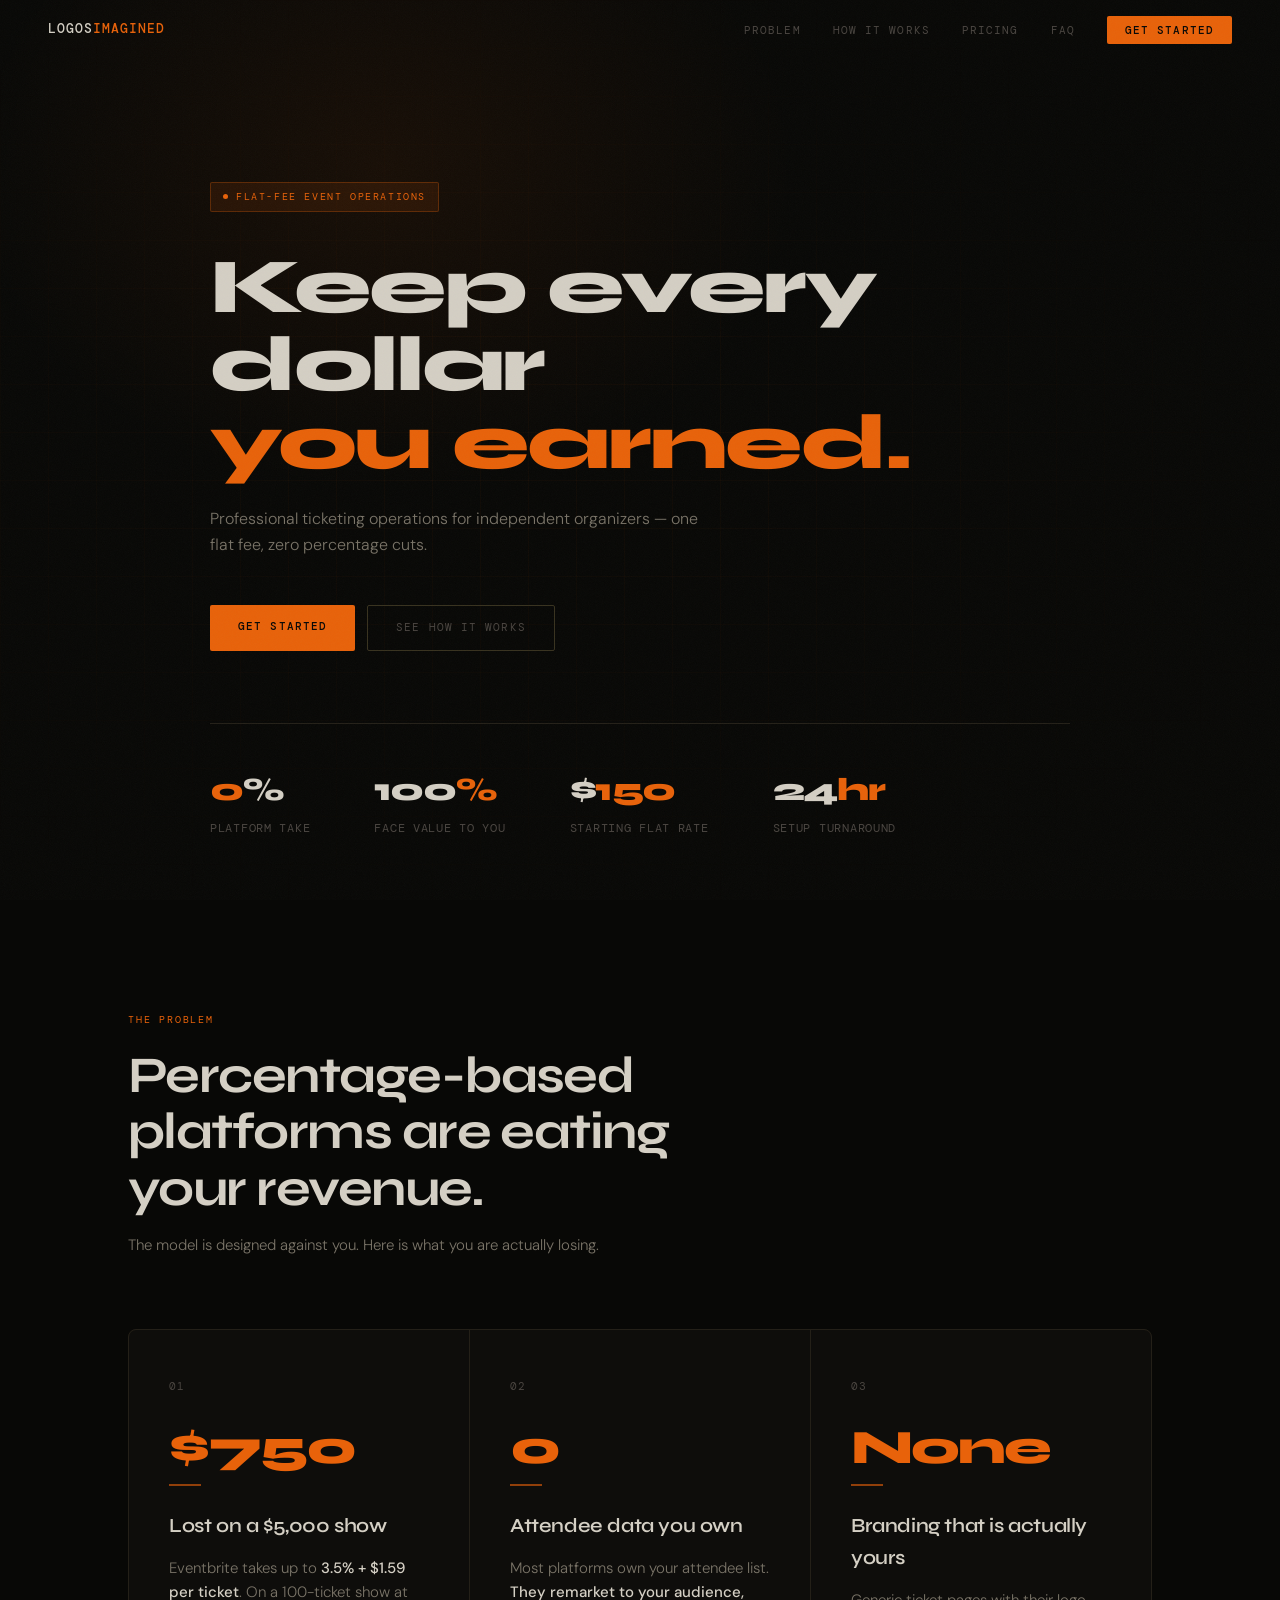
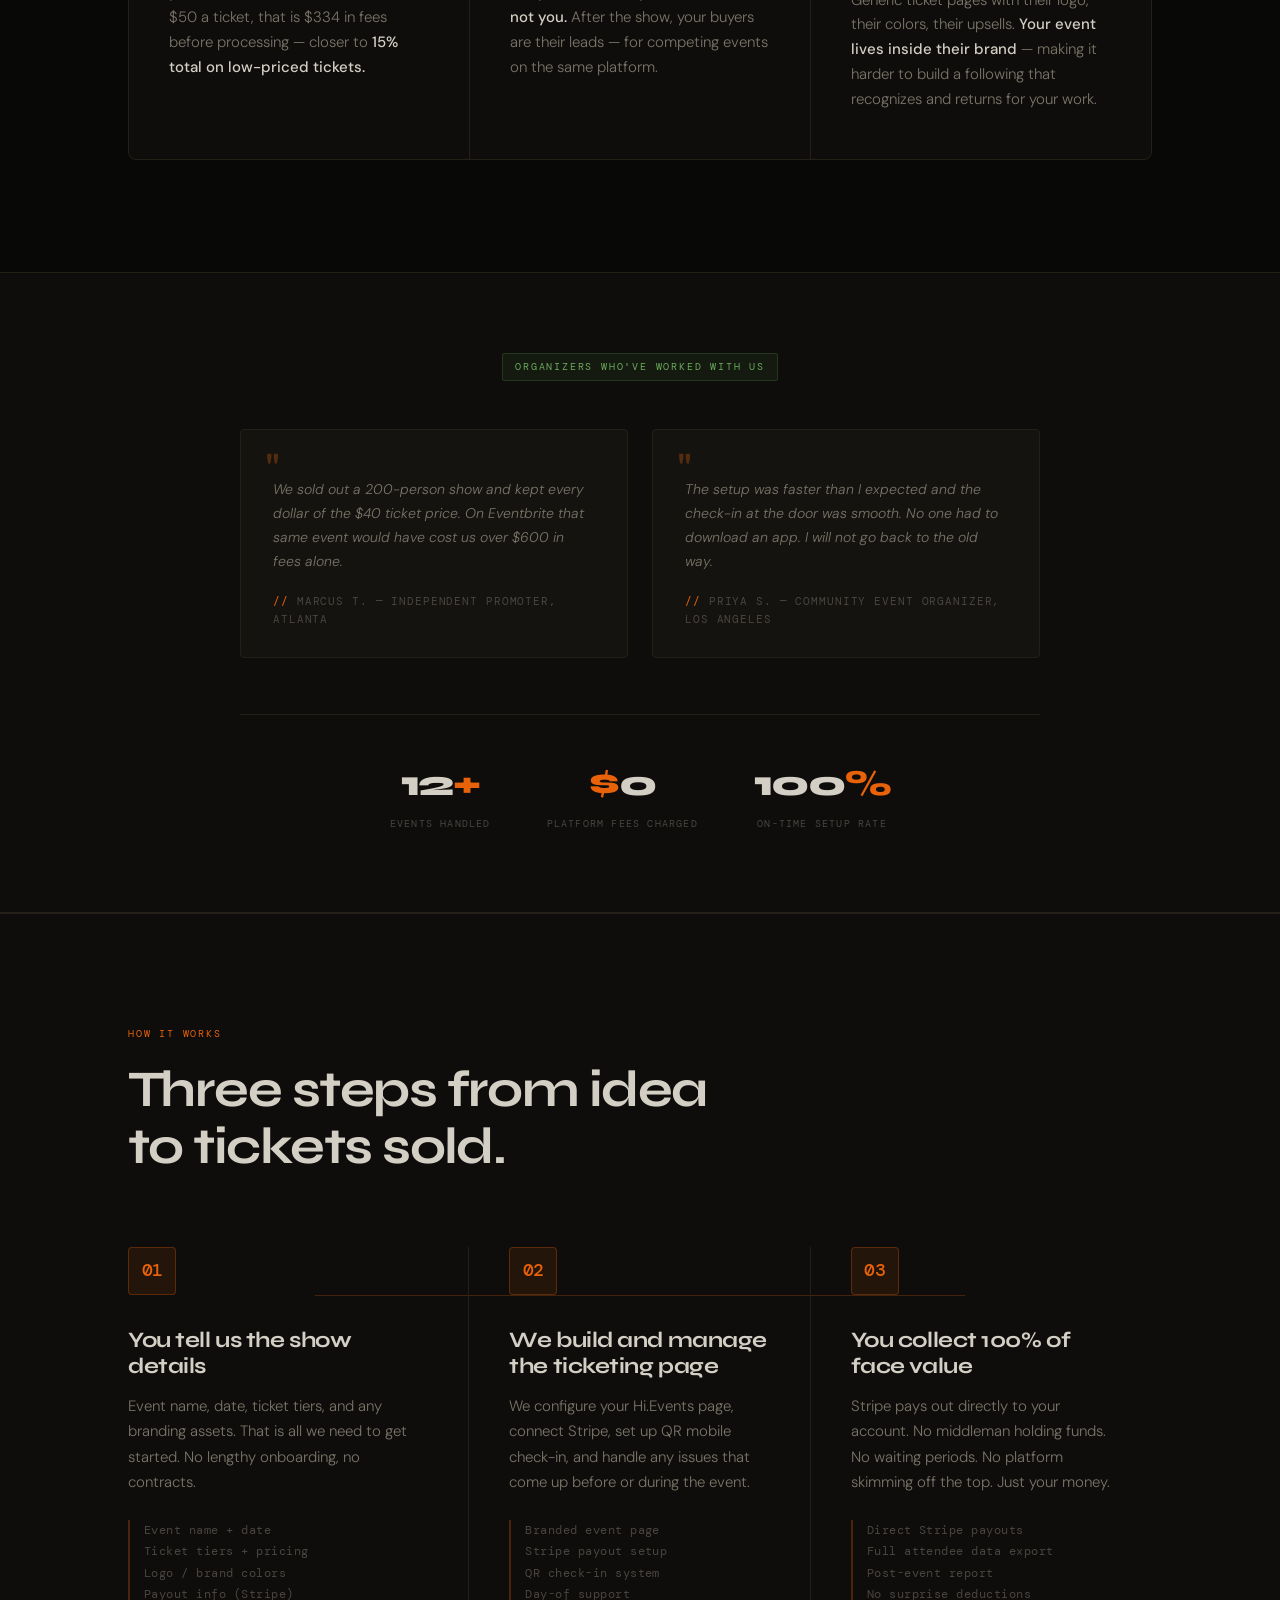
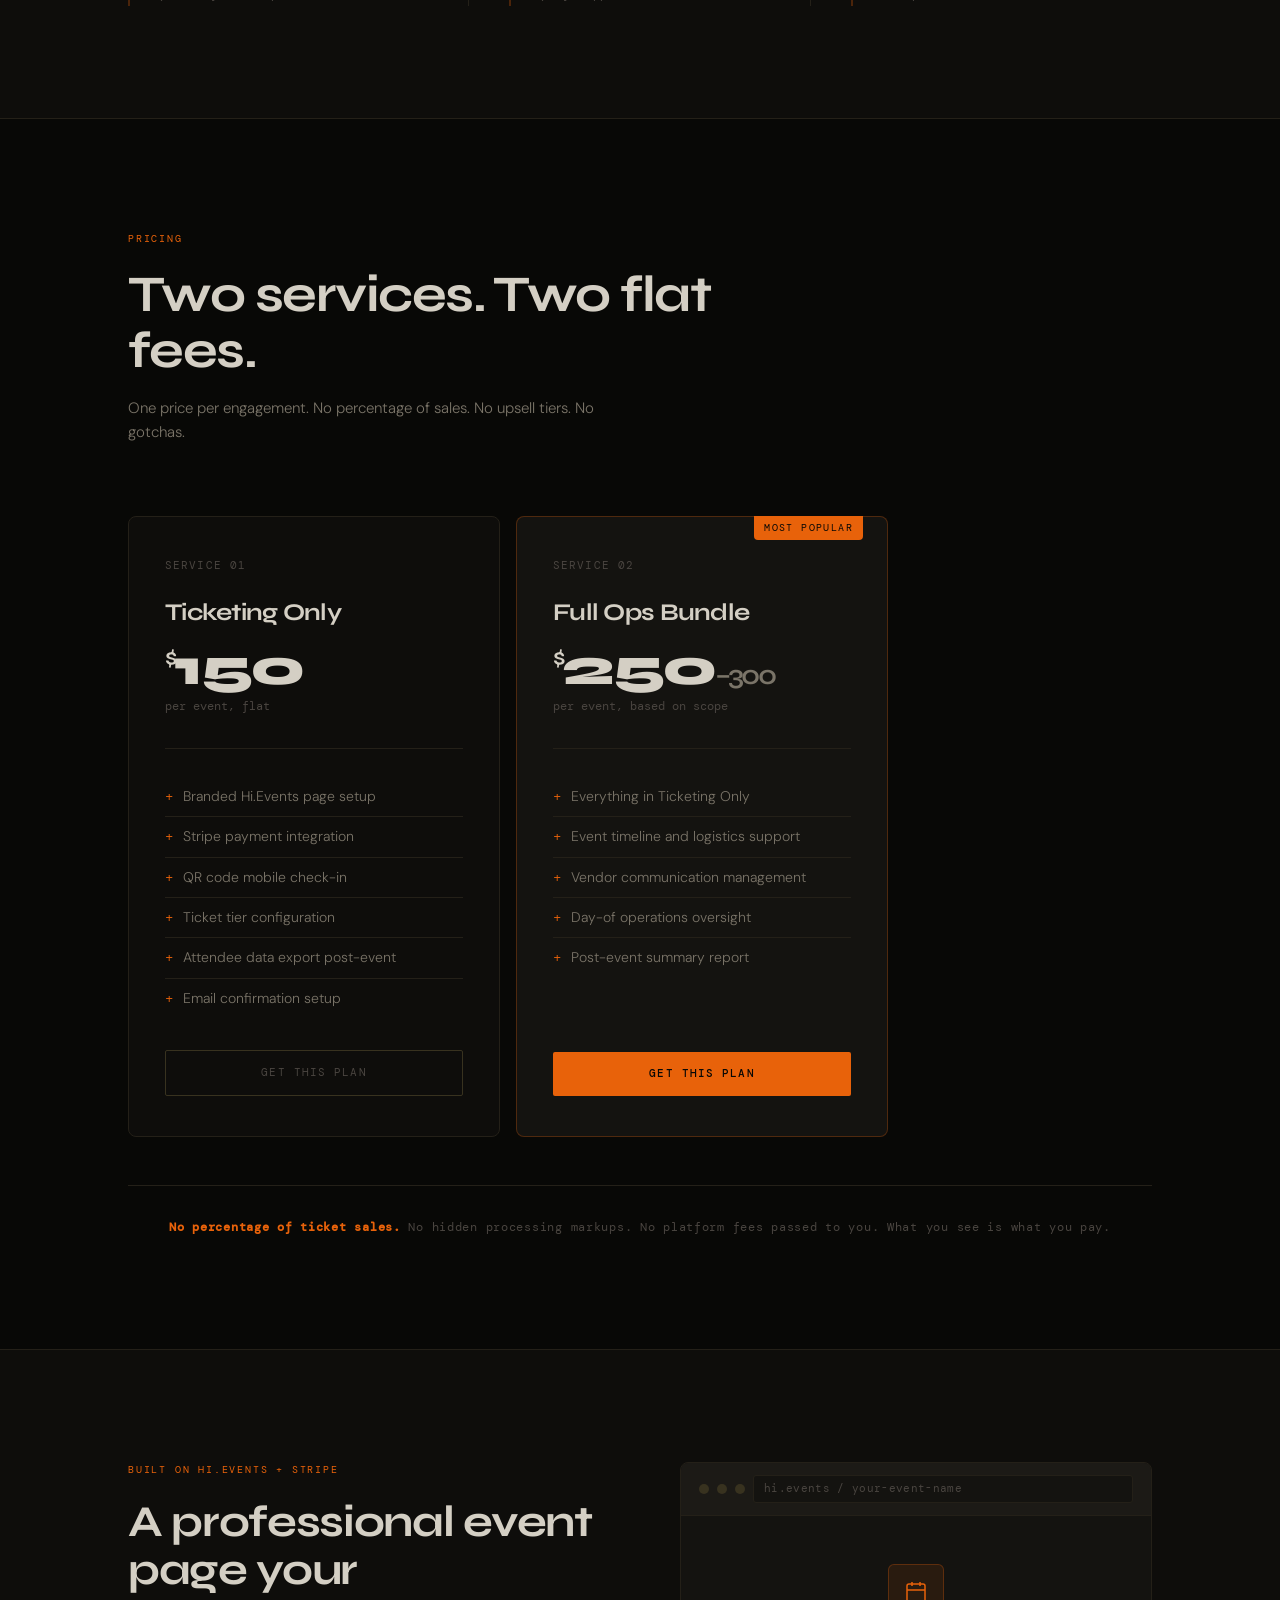
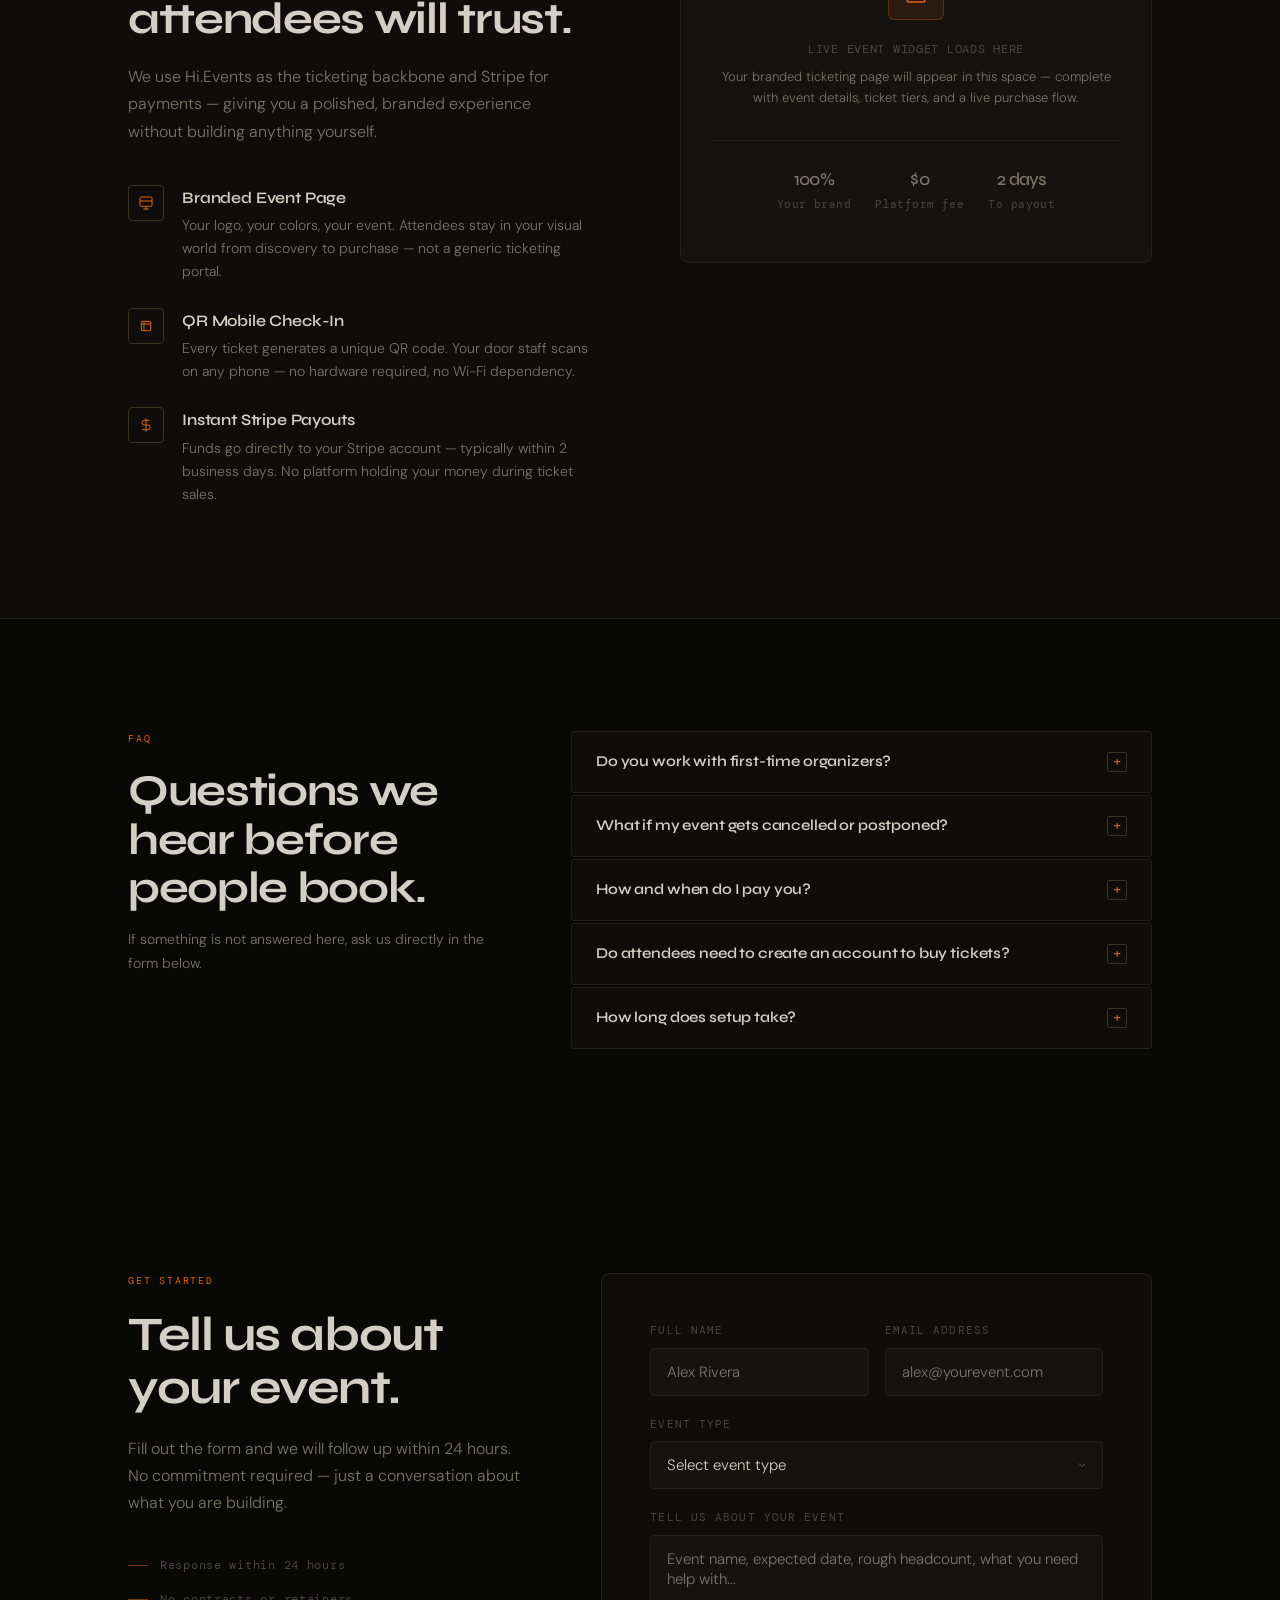
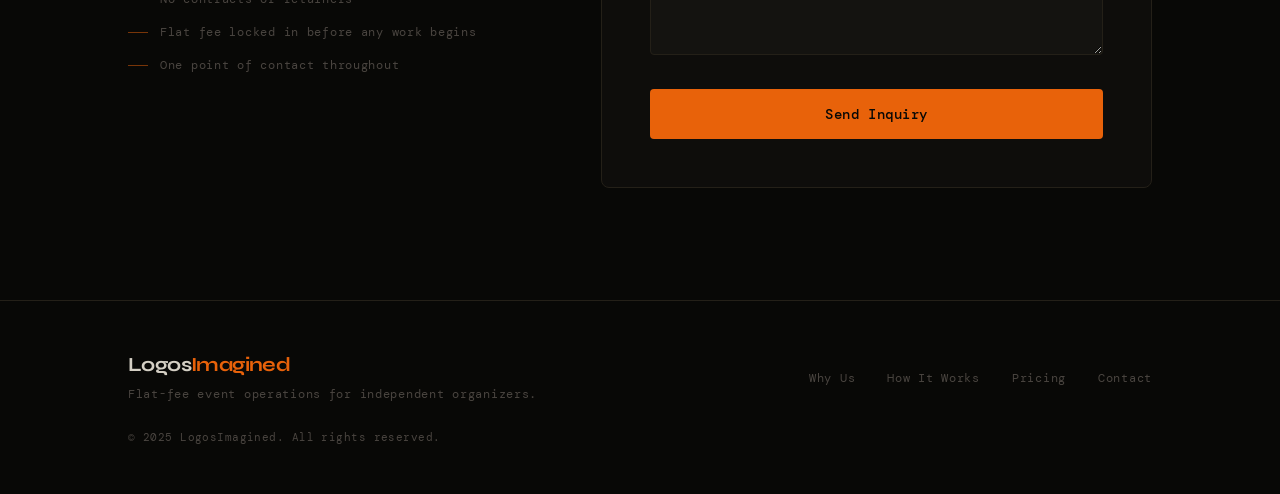
==== commit ed16e768: "add social proof, FAQ, fix orange colors Made-with: Cursor" ====
--- a/index.html
+++ b/index.html
@@ -293,7 +293,7 @@
   }
   .section-head p {
     color: var(--text-2);
-    font-size: 17px;
+    font-size: 15px;
     font-weight: 300;
     margin-top: 16px;
     max-width: 480px;
@@ -328,7 +328,7 @@
     font-size: 48px;
     font-weight: 800;
     letter-spacing: -0.04em;
-    color: var(--red);
+    color: var(--accent);
     margin-bottom: 12px;
     line-height: 1;
   }
@@ -349,9 +349,9 @@
   .problem-card p strong { color: var(--text); font-weight: 500; }
   .accent-rule {
     width: 32px; height: 2px;
-    background: var(--red);
+    background: var(--accent);
     margin-bottom: 24px;
-    opacity: 0.7;
+    opacity: 0.6;
   }
 
   /* ── HOW IT WORKS ── */
@@ -852,6 +852,179 @@
     font-size: 11px;
     color: var(--text-3);
     letter-spacing: 0.04em;
+  }
+
+  /* ── SOCIAL PROOF ── */
+  #social-proof {
+    border-top: 1px solid var(--border);
+    border-bottom: 1px solid var(--border);
+    background: var(--bg-1);
+    padding: 80px 0;
+  }
+  .social-proof-inner {
+    display: flex;
+    flex-direction: column;
+    align-items: center;
+    text-align: center;
+  }
+  .social-proof-tag {
+    font-family: var(--mono);
+    font-size: 10px;
+    letter-spacing: 0.18em;
+    text-transform: uppercase;
+    color: var(--green-text);
+    border: 1px solid var(--green-border);
+    background: var(--green-dim);
+    padding: 5px 12px;
+    border-radius: 2px;
+    margin-bottom: 48px;
+  }
+  .social-proof-quotes {
+    display: grid;
+    grid-template-columns: repeat(2, 1fr);
+    gap: 24px;
+    width: 100%;
+    max-width: 800px;
+    margin-bottom: 56px;
+    text-align: left;
+  }
+  .quote-card {
+    border: 1px solid var(--border);
+    border-radius: 4px;
+    padding: 28px 32px;
+    background: var(--bg-2);
+    position: relative;
+  }
+  .quote-card::before {
+    content: '"';
+    font-family: var(--display);
+    font-size: 48px;
+    color: var(--accent);
+    opacity: 0.3;
+    line-height: 1;
+    position: absolute;
+    top: 16px; left: 24px;
+  }
+  .quote-text {
+    font-size: 14px;
+    font-weight: 300;
+    color: var(--text-2);
+    line-height: 1.7;
+    margin-top: 20px;
+    margin-bottom: 20px;
+    font-style: italic;
+  }
+  .quote-attr {
+    font-family: var(--mono);
+    font-size: 11px;
+    letter-spacing: 0.08em;
+    color: var(--text-3);
+    text-transform: uppercase;
+  }
+  .quote-attr span {
+    color: var(--accent);
+    margin-right: 8px;
+  }
+  .social-proof-stat-row {
+    display: flex;
+    gap: 56px;
+    border-top: 1px solid var(--border);
+    padding-top: 40px;
+    width: 100%;
+    max-width: 800px;
+    justify-content: center;
+  }
+  .sp-stat { text-align: center; }
+  .sp-stat-val {
+    font-family: var(--display);
+    font-size: 36px;
+    font-weight: 800;
+    letter-spacing: -0.04em;
+    color: var(--text);
+  }
+  .sp-stat-val span { color: var(--accent); }
+  .sp-stat-label {
+    font-family: var(--mono);
+    font-size: 10px;
+    letter-spacing: 0.12em;
+    text-transform: uppercase;
+    color: var(--text-3);
+    margin-top: 4px;
+  }
+
+  /* ── FAQ ── */
+  #faq { }
+  .faq-layout {
+    display: grid;
+    grid-template-columns: 1fr 1.6fr;
+    gap: 80px;
+    align-items: start;
+  }
+  .faq-list {
+    display: flex;
+    flex-direction: column;
+    gap: 2px;
+  }
+  .faq-item {
+    border: 1px solid var(--border);
+    border-radius: 3px;
+    overflow: hidden;
+    background: var(--bg-1);
+  }
+  .faq-question {
+    width: 100%;
+    background: none;
+    border: none;
+    padding: 20px 24px;
+    display: flex;
+    align-items: center;
+    justify-content: space-between;
+    gap: 16px;
+    cursor: pointer;
+    text-align: left;
+  }
+  .faq-question-text {
+    font-family: var(--display);
+    font-size: 15px;
+    font-weight: 600;
+    color: var(--text);
+    letter-spacing: -0.01em;
+    line-height: 1.3;
+  }
+  .faq-icon {
+    width: 20px; height: 20px;
+    border: 1px solid var(--border-hi);
+    border-radius: 2px;
+    display: flex;
+    align-items: center;
+    justify-content: center;
+    flex-shrink: 0;
+    font-family: var(--mono);
+    font-size: 14px;
+    color: var(--accent);
+    transition: background 0.2s;
+  }
+  .faq-item.open .faq-icon { background: var(--accent-dim); }
+  .faq-answer {
+    font-size: 13px;
+    font-weight: 300;
+    color: var(--text-2);
+    line-height: 1.75;
+    padding: 0 24px;
+    max-height: 0;
+    overflow: hidden;
+    transition: max-height 0.35s ease, padding 0.35s ease;
+  }
+  .faq-item.open .faq-answer {
+    max-height: 300px;
+    padding: 0 24px 20px;
+  }
+
+  /* ── SOCIAL PROOF RESPONSIVE ── */
+  @media (max-width: 900px) {
+    .social-proof-quotes { grid-template-columns: 1fr; }
+    .social-proof-stat-row { gap: 32px; flex-wrap: wrap; }
+    .faq-layout { grid-template-columns: 1fr; gap: 40px; }
   }
 
   /* ── ANIMATIONS ── */
@@ -899,6 +1072,7 @@
     <li><a href="#problem">Problem</a></li>
     <li><a href="#how-it-works">How It Works</a></li>
     <li><a href="#pricing">Pricing</a></li>
+    <li><a href="#faq">FAQ</a></li>
     <li><a href="#contact" class="nav-cta">Get Started</a></li>
   </ul>
 </nav>
@@ -948,23 +1122,56 @@
       <div class="problem-card reveal reveal-delay-1">
         <span class="problem-card-num">01</span>
         <div class="problem-stat">$750</div>
-        <div class="accent-rule" style="background:var(--red);"></div>
+        <div class="accent-rule"></div>
         <h3>Lost on a $5,000 show</h3>
         <p>Eventbrite takes up to <strong>3.5% + $1.59 per ticket</strong>. On a 100-ticket show at $50 a ticket, that is $334 in fees before processing — closer to <strong>15% total on low-priced tickets.</strong></p>
       </div>
       <div class="problem-card reveal reveal-delay-2">
         <span class="problem-card-num">02</span>
         <div class="problem-stat">0</div>
-        <div class="accent-rule" style="background:var(--red);"></div>
+        <div class="accent-rule"></div>
         <h3>Attendee data you own</h3>
         <p>Most platforms own your attendee list. <strong>They remarket to your audience, not you.</strong> After the show, your buyers are their leads — for competing events on the same platform.</p>
       </div>
       <div class="problem-card reveal reveal-delay-3">
         <span class="problem-card-num">03</span>
         <div class="problem-stat">None</div>
-        <div class="accent-rule" style="background:var(--red);"></div>
+        <div class="accent-rule"></div>
         <h3>Branding that is actually yours</h3>
         <p>Generic ticket pages with their logo, their colors, their upsells. <strong>Your event lives inside their brand</strong> — making it harder to build a following that recognizes and returns for your work.</p>
+      </div>
+    </div>
+  </div>
+</section>
+
+<!-- ── SOCIAL PROOF ── -->
+<section id="social-proof">
+  <div class="container">
+    <div class="social-proof-inner">
+      <div class="social-proof-tag reveal">Organizers Who've Worked With Us</div>
+      <div class="social-proof-quotes">
+        <div class="quote-card reveal reveal-delay-1">
+          <div class="quote-text">We sold out a 200-person show and kept every dollar of the $40 ticket price. On Eventbrite that same event would have cost us over $600 in fees alone.</div>
+          <div class="quote-attr"><span>//</span>Marcus T. — Independent Promoter, Atlanta</div>
+        </div>
+        <div class="quote-card reveal reveal-delay-2">
+          <div class="quote-text">The setup was faster than I expected and the check-in at the door was smooth. No one had to download an app. I will not go back to the old way.</div>
+          <div class="quote-attr"><span>//</span>Priya S. — Community Event Organizer, Los Angeles</div>
+        </div>
+      </div>
+      <div class="social-proof-stat-row reveal">
+        <div class="sp-stat">
+          <div class="sp-stat-val">12<span>+</span></div>
+          <div class="sp-stat-label">Events Handled</div>
+        </div>
+        <div class="sp-stat">
+          <div class="sp-stat-val"><span>$</span>0</div>
+          <div class="sp-stat-label">Platform Fees Charged</div>
+        </div>
+        <div class="sp-stat">
+          <div class="sp-stat-val">100<span>%</span></div>
+          <div class="sp-stat-label">On-Time Setup Rate</div>
+        </div>
       </div>
     </div>
   </div>
@@ -1121,6 +1328,56 @@
               <div class="widget-meta-item"><strong>2 days</strong>To payout</div>
             </div>
           </div>
+        </div>
+      </div>
+    </div>
+  </div>
+</section>
+
+<!-- ── FAQ ── -->
+<section id="faq">
+  <div class="container">
+    <div class="faq-layout">
+      <div>
+        <span class="label reveal">FAQ</span>
+        <h2 class="reveal" style="font-family:var(--display); font-size:clamp(28px,3.5vw,44px); font-weight:700; letter-spacing:-0.03em; line-height:1.1; margin-bottom:16px;">Questions we hear before people book.</h2>
+        <p class="reveal" style="font-size:14px; font-weight:300; color:var(--text-2); line-height:1.7;">If something is not answered here, ask us directly in the form below.</p>
+      </div>
+      <div class="faq-list reveal reveal-delay-1">
+        <div class="faq-item">
+          <button class="faq-question">
+            <span class="faq-question-text">Do you work with first-time organizers?</span>
+            <span class="faq-icon">+</span>
+          </button>
+          <div class="faq-answer">Yes — most of our clients are running their first or second event. We handle the technical setup so you can focus on promoting and producing the show. No prior experience with ticketing platforms required on your end.</div>
+        </div>
+        <div class="faq-item">
+          <button class="faq-question">
+            <span class="faq-question-text">What if my event gets cancelled or postponed?</span>
+            <span class="faq-icon">+</span>
+          </button>
+          <div class="faq-answer">We will help you process refunds or update the event page at no additional charge. The flat fee covers the full lifecycle of the event. Stripe's refund process is straightforward and we walk you through it.</div>
+        </div>
+        <div class="faq-item">
+          <button class="faq-question">
+            <span class="faq-question-text">How and when do I pay you?</span>
+            <span class="faq-icon">+</span>
+          </button>
+          <div class="faq-answer">We invoice you before any work begins. You pay the flat fee upfront via Stripe invoice — card or bank transfer. Ticket revenue goes directly to your own Stripe account and is completely separate from our fee.</div>
+        </div>
+        <div class="faq-item">
+          <button class="faq-question">
+            <span class="faq-question-text">Do attendees need to create an account to buy tickets?</span>
+            <span class="faq-icon">+</span>
+          </button>
+          <div class="faq-answer">No. Hi.Events allows guest checkout. Attendees enter their name, email, and payment info and receive a confirmation with their QR code instantly. No app download, no account creation required.</div>
+        </div>
+        <div class="faq-item">
+          <button class="faq-question">
+            <span class="faq-question-text">How long does setup take?</span>
+            <span class="faq-icon">+</span>
+          </button>
+          <div class="faq-answer">Typically 24 to 48 hours from when you send us your event details. Rush setup is available if your event is coming up quickly — just let us know in the inquiry form.</div>
         </div>
       </div>
     </div>
@@ -1238,6 +1495,22 @@
     });
   });
 
+  // FAQ accordion
+  document.querySelectorAll('.faq-question').forEach(btn => {
+    btn.addEventListener('click', () => {
+      const item = btn.closest('.faq-item');
+      const isOpen = item.classList.contains('open');
+      document.querySelectorAll('.faq-item').forEach(i => {
+        i.classList.remove('open');
+        i.querySelector('.faq-icon').textContent = '+';
+      });
+      if (!isOpen) {
+        item.classList.add('open');
+        item.querySelector('.faq-icon').textContent = '-';
+      }
+    });
+  });
+
   // Contact form
   const form = document.getElementById('contact-form');
   const successEl = document.getElementById('form-success');
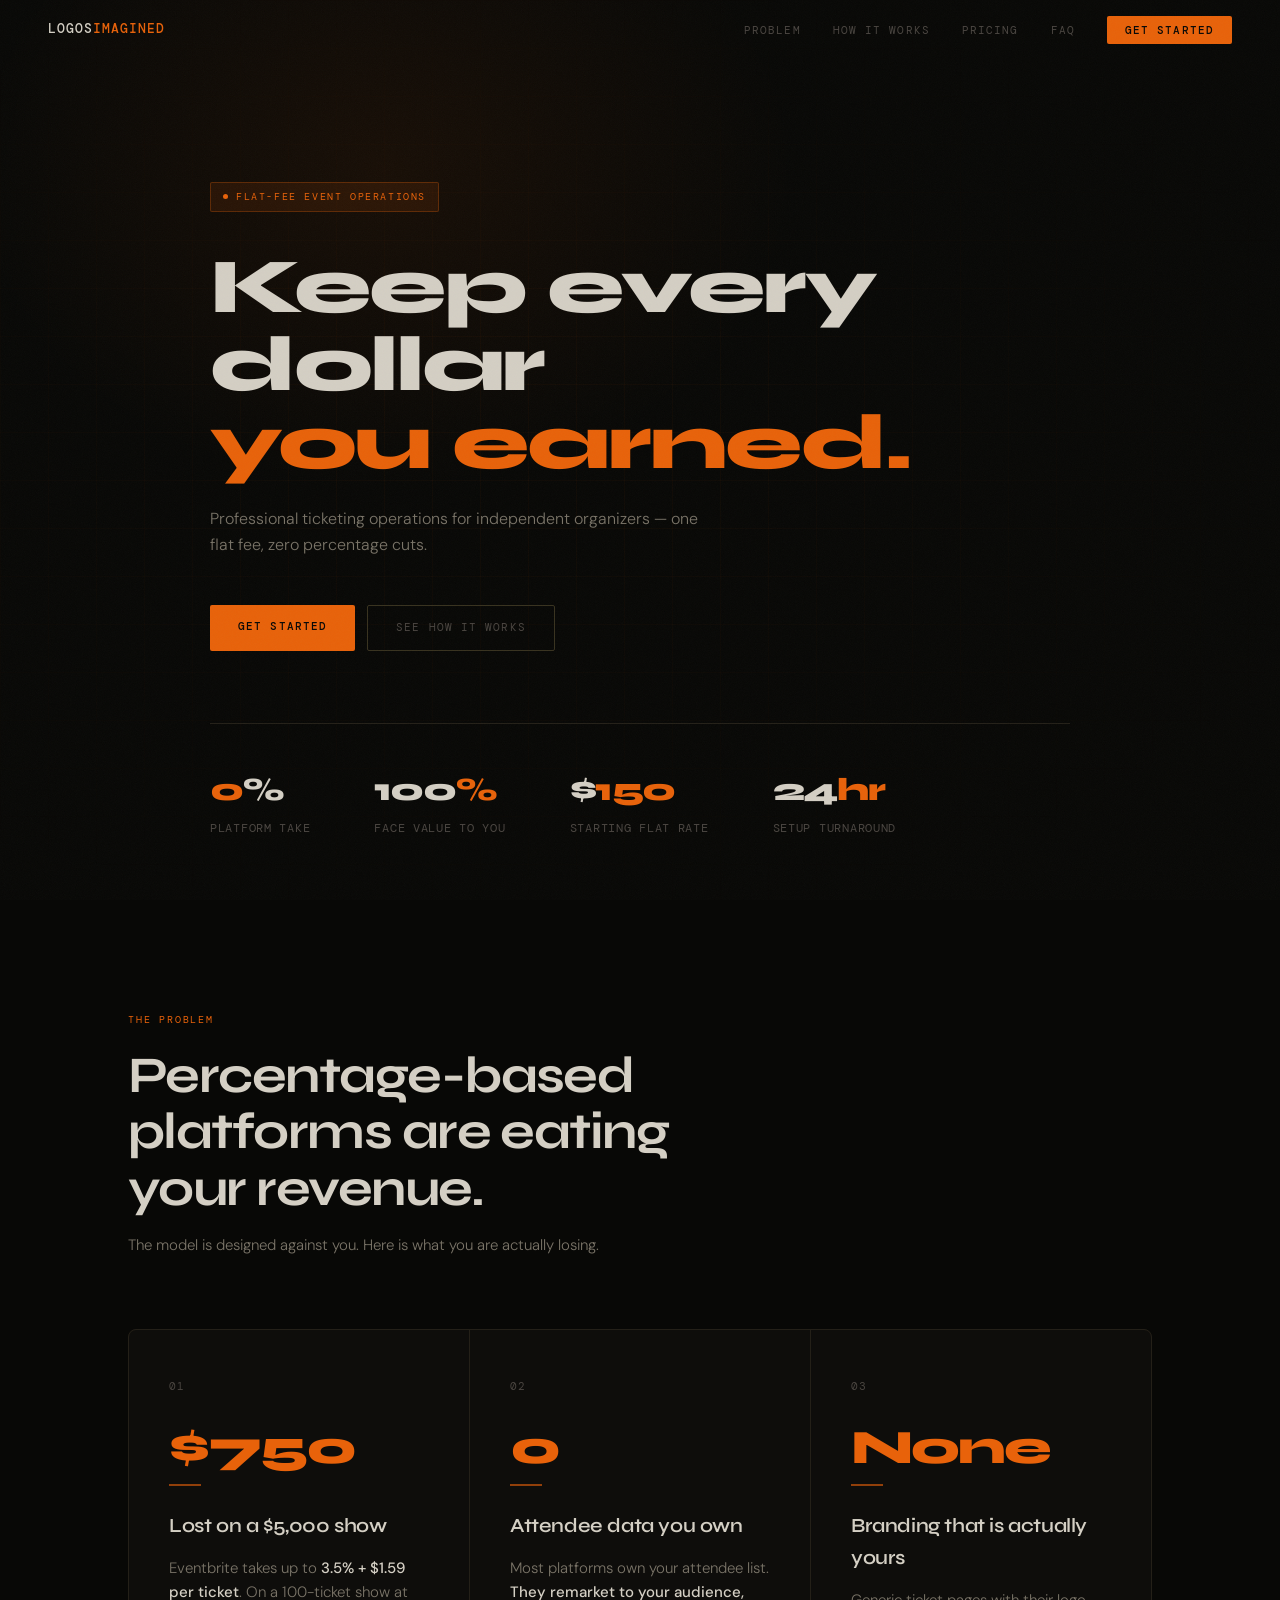
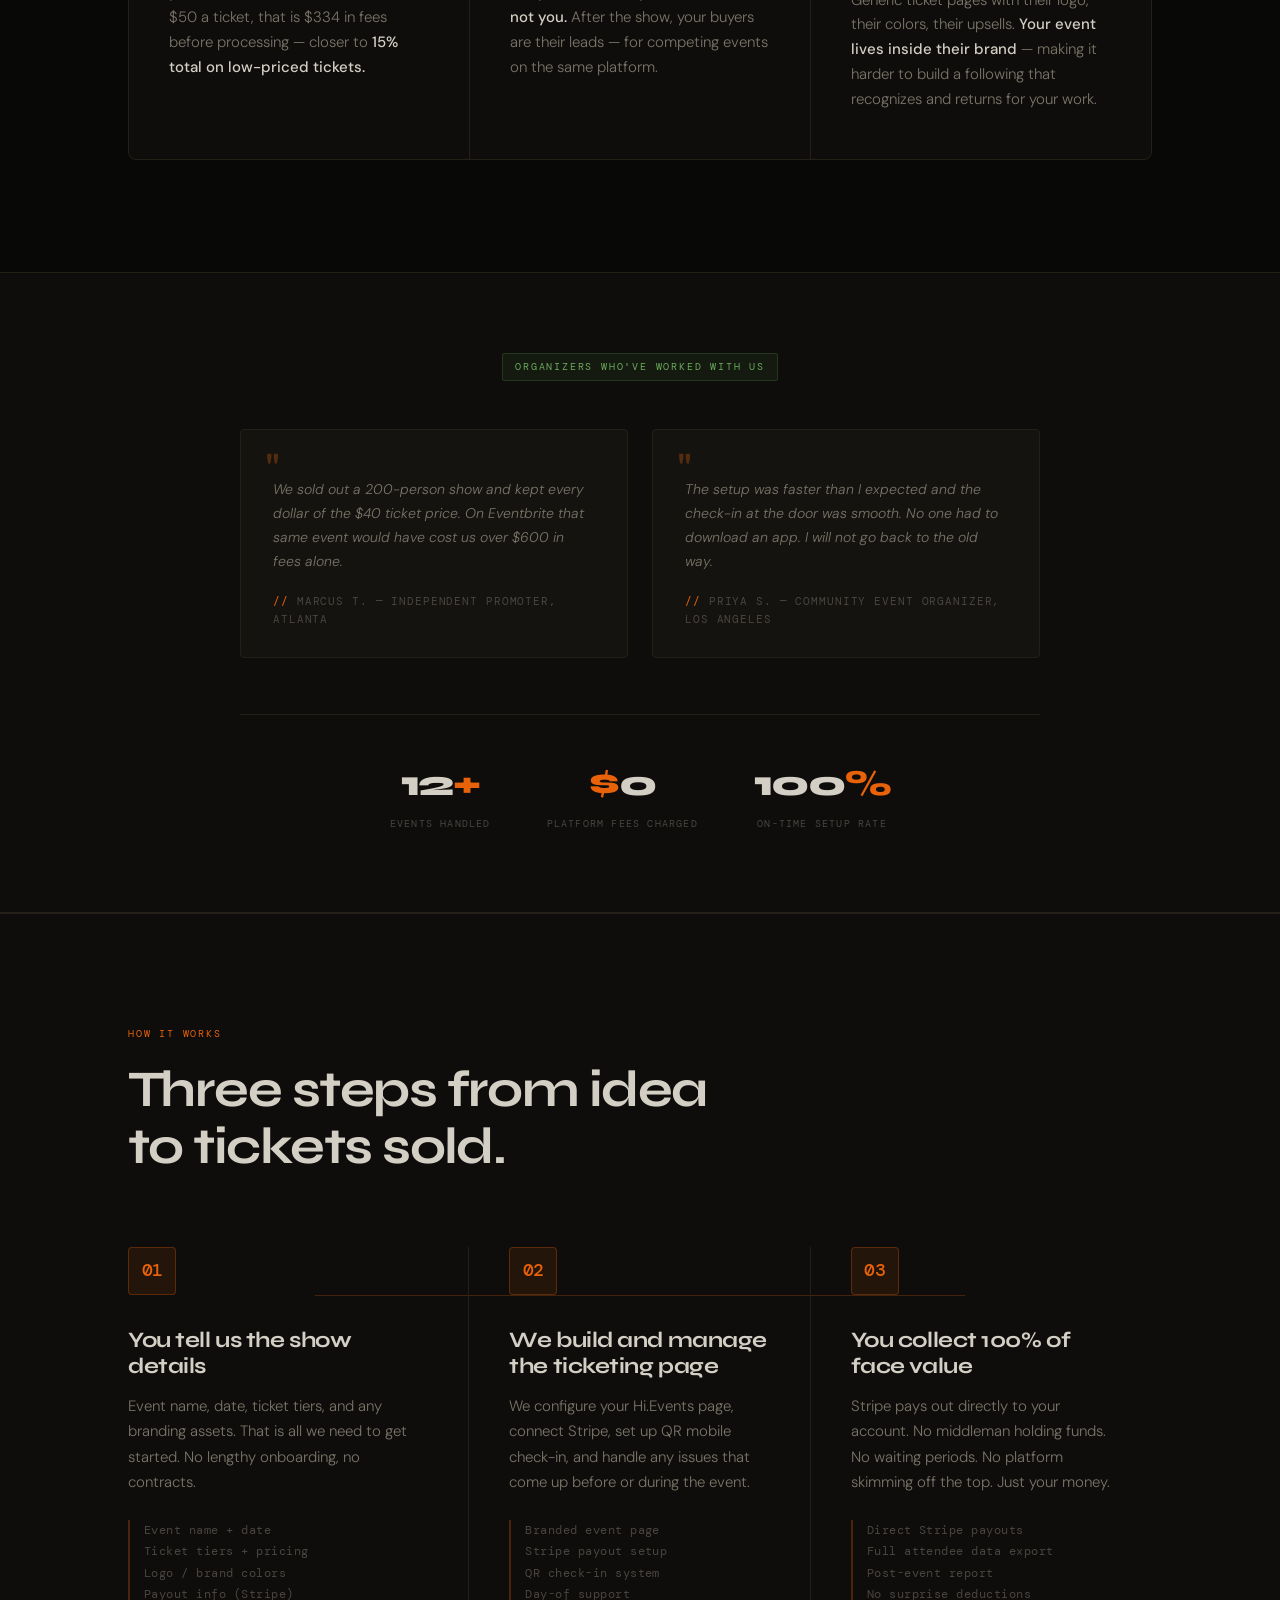
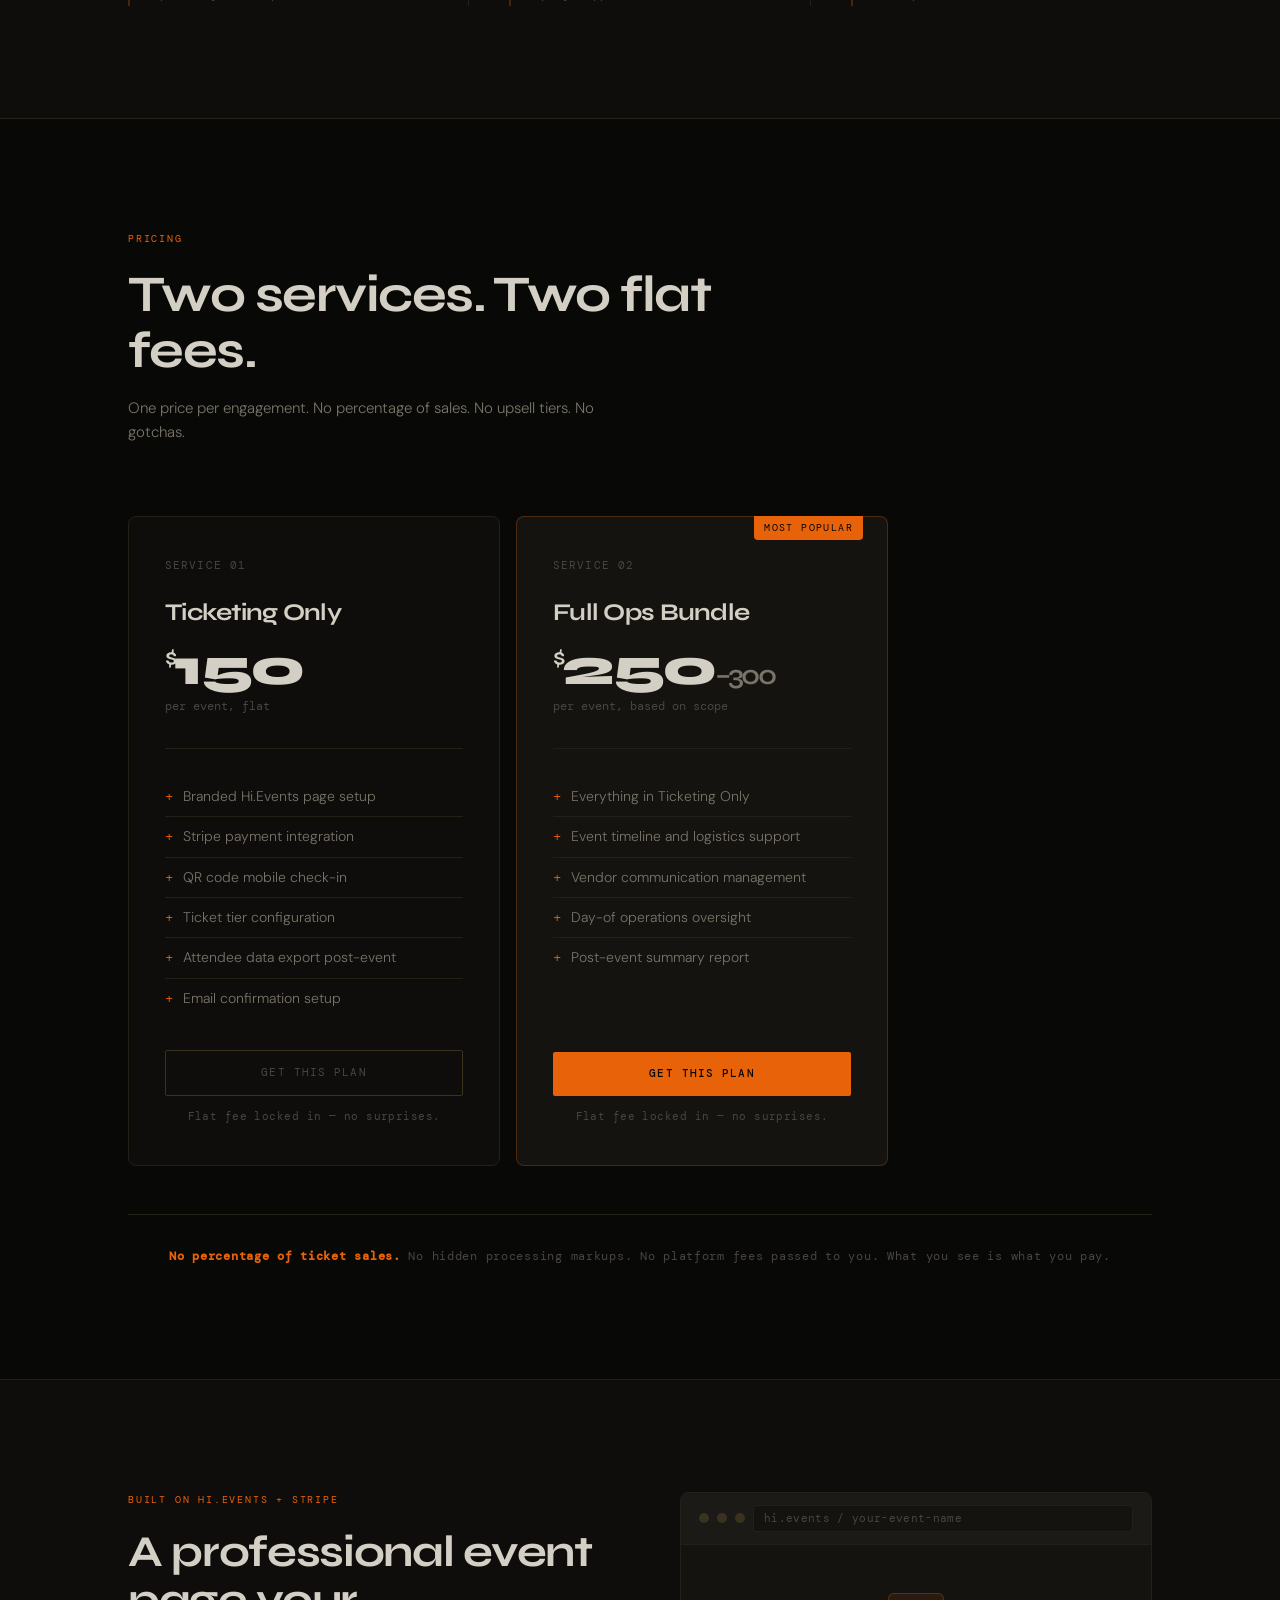
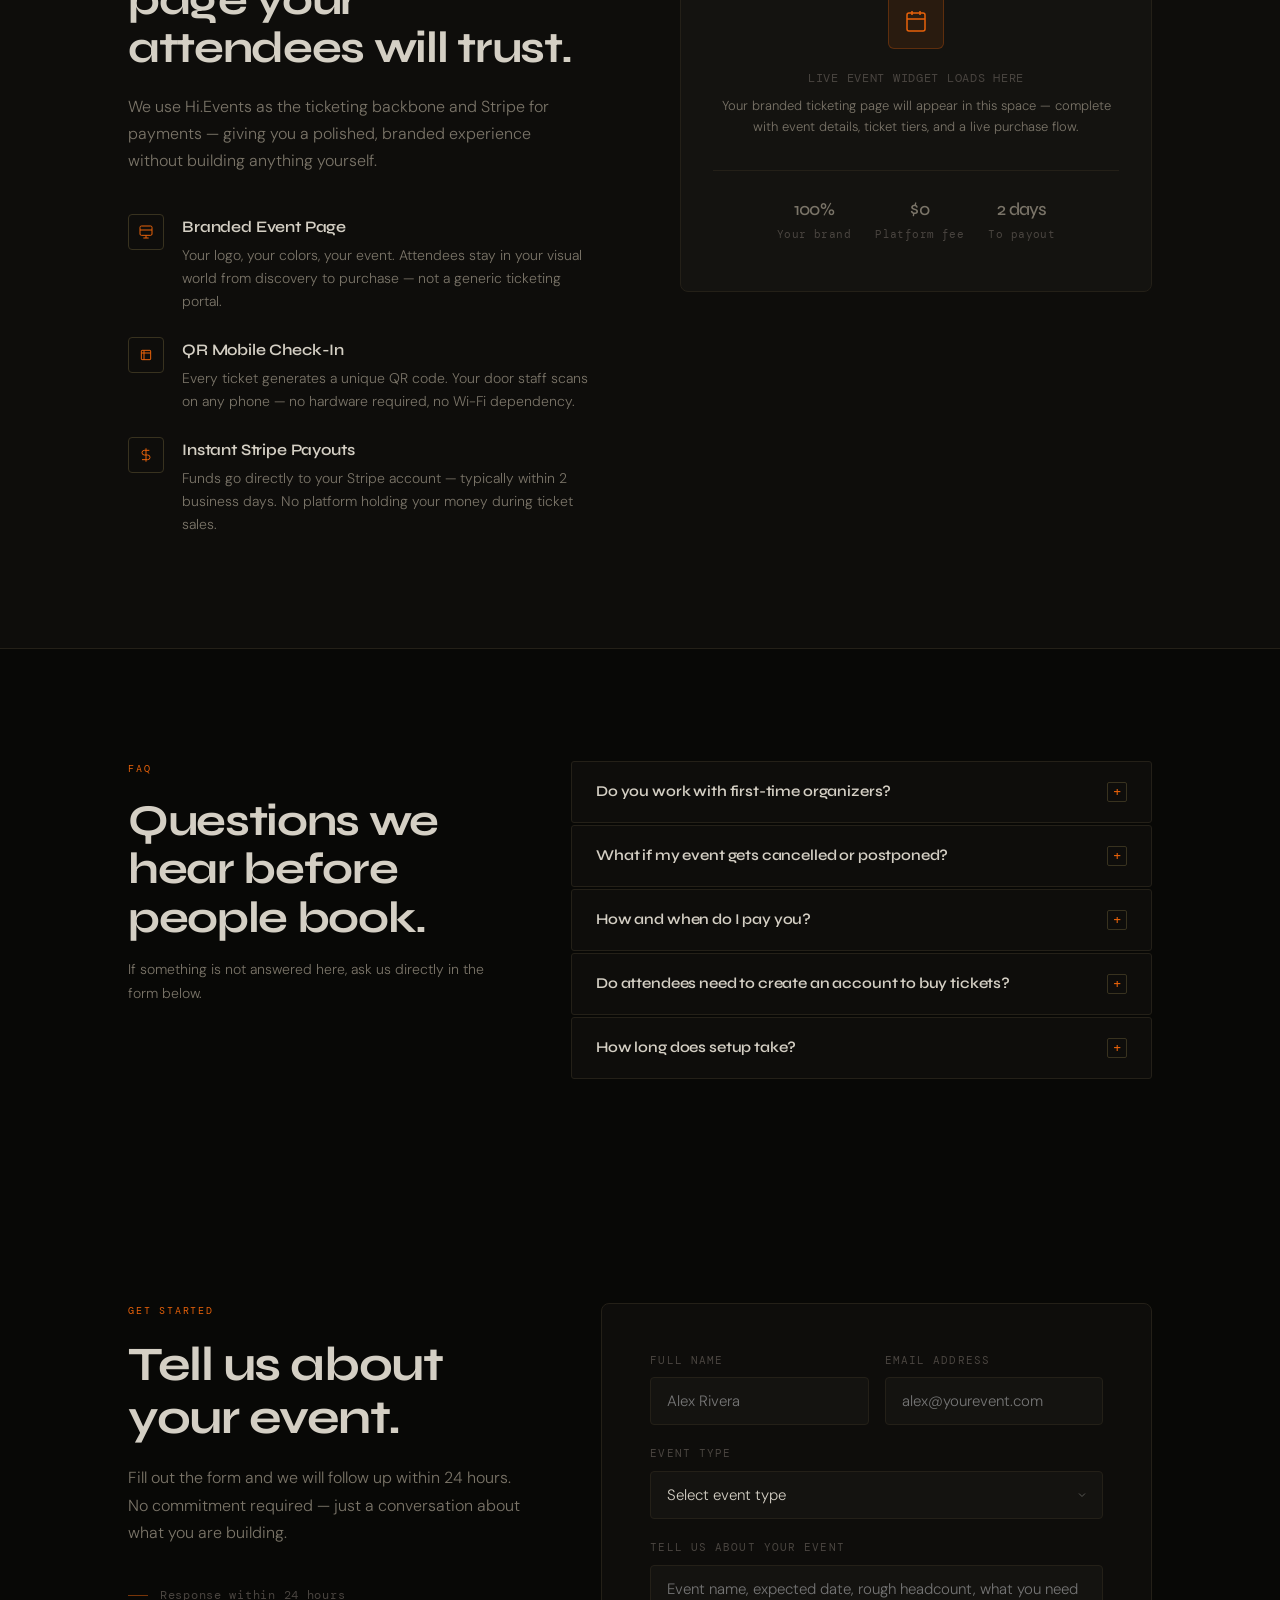
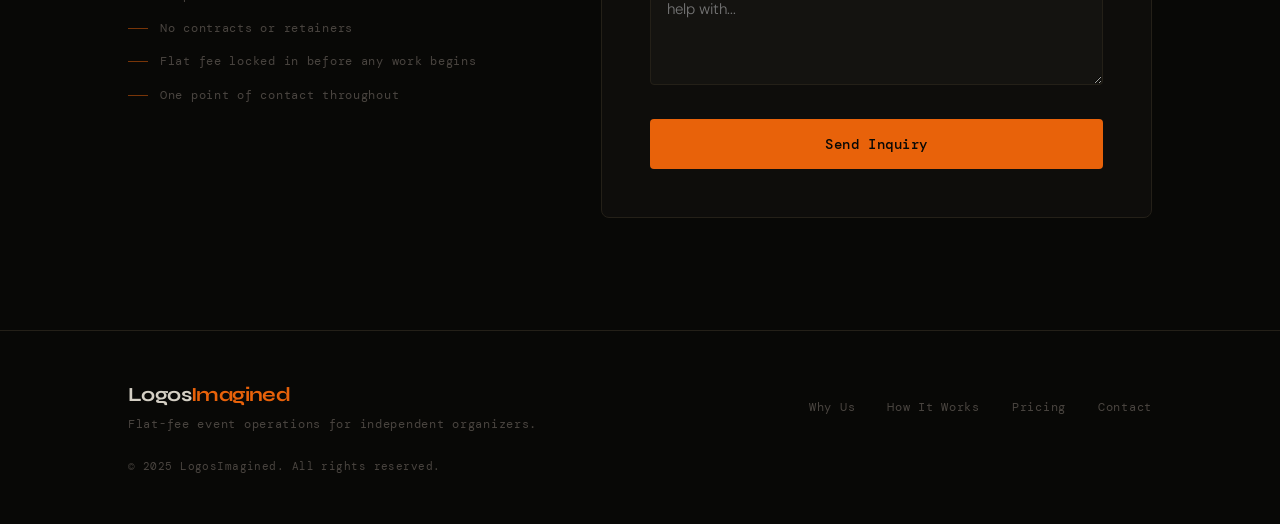
==== commit fa82ef0b: "Update index.html" ====
--- a/index.html
+++ b/index.html
@@ -520,6 +520,14 @@
     color: var(--accent);
     flex-shrink: 0;
     margin-top: 1px;
+  }
+  .pricing-note {
+    margin-top: 12px;
+    font-family: var(--mono);
+    font-size: 11px;
+    color: var(--text-3);
+    letter-spacing: 0.04em;
+    text-align: center;
   }
   .pricing-no-fees {
     text-align: center;
@@ -1245,7 +1253,8 @@
           <li>Attendee data export post-event</li>
           <li>Email confirmation setup</li>
         </ul>
-        <a href="#contact" class="btn-secondary" style="text-align:center; display:block;">Get This Plan</a>
+        <a href="https://buy.stripe.com/7sYeVf1MXade8ri2LD1kA00" target="_blank" rel="noopener noreferrer" class="btn-secondary" style="text-align:center; display:block;">Get This Plan</a>
+        <div class="pricing-note">Flat fee locked in — no surprises.</div>
       </div>
       <div class="pricing-card featured reveal reveal-delay-2">
         <div class="pricing-label">Service 02</div>
@@ -1260,9 +1269,9 @@
           <li>Day-of operations oversight</li>
           <li>Post-event summary report</li>
         </ul>
-        <a href="#contact" class="btn-primary" style="text-align:center; display:block;">Get This Plan</a>
-      </div>
-
+        <a href="https://buy.stripe.com/4gMcN70ITfxycHy85X1kA01" target="_blank" rel="noopener noreferrer" class="btn-primary" style="text-align:center; display:block;">Get This Plan</a>
+        <div class="pricing-note">Flat fee locked in — no surprises.</div>
+      </div>
     </div>
     <div class="pricing-no-fees reveal">
       <strong>No percentage of ticket sales.</strong> No hidden processing markups. No platform fees passed to you. What you see is what you pay.
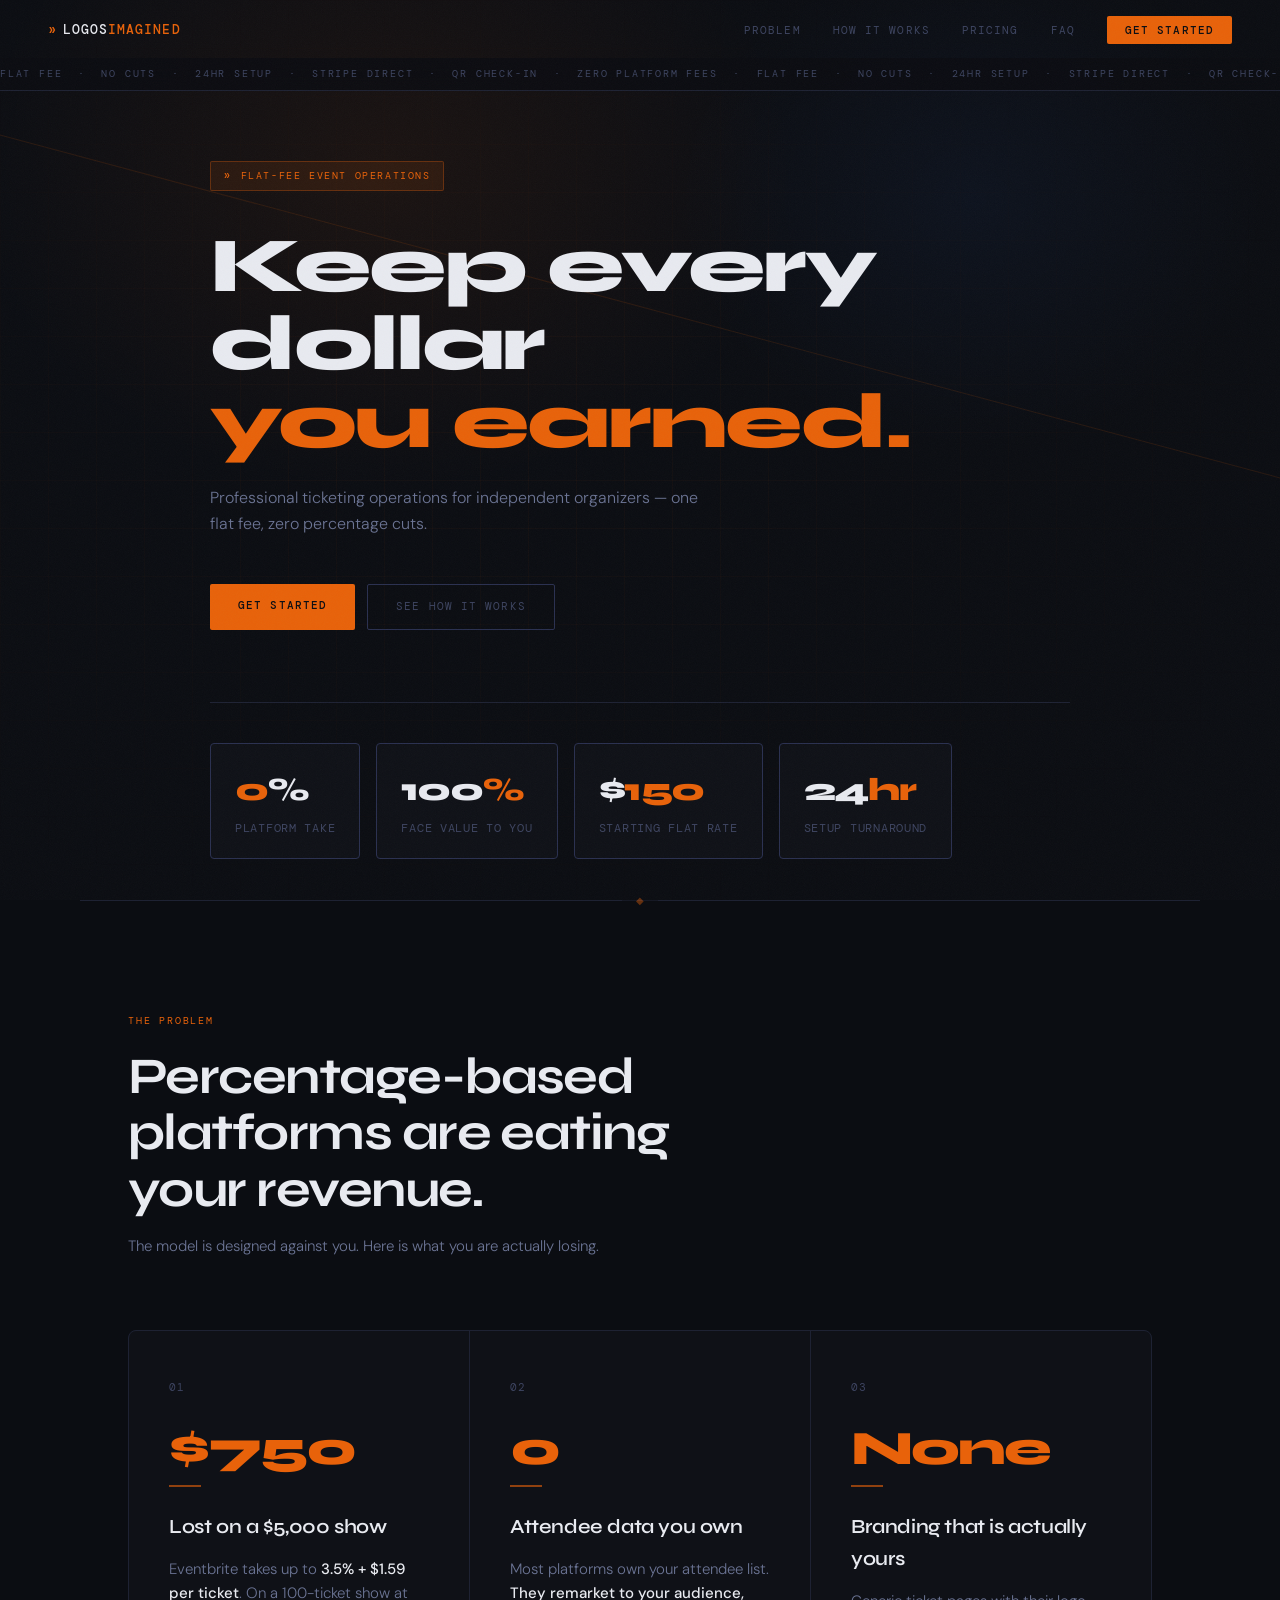
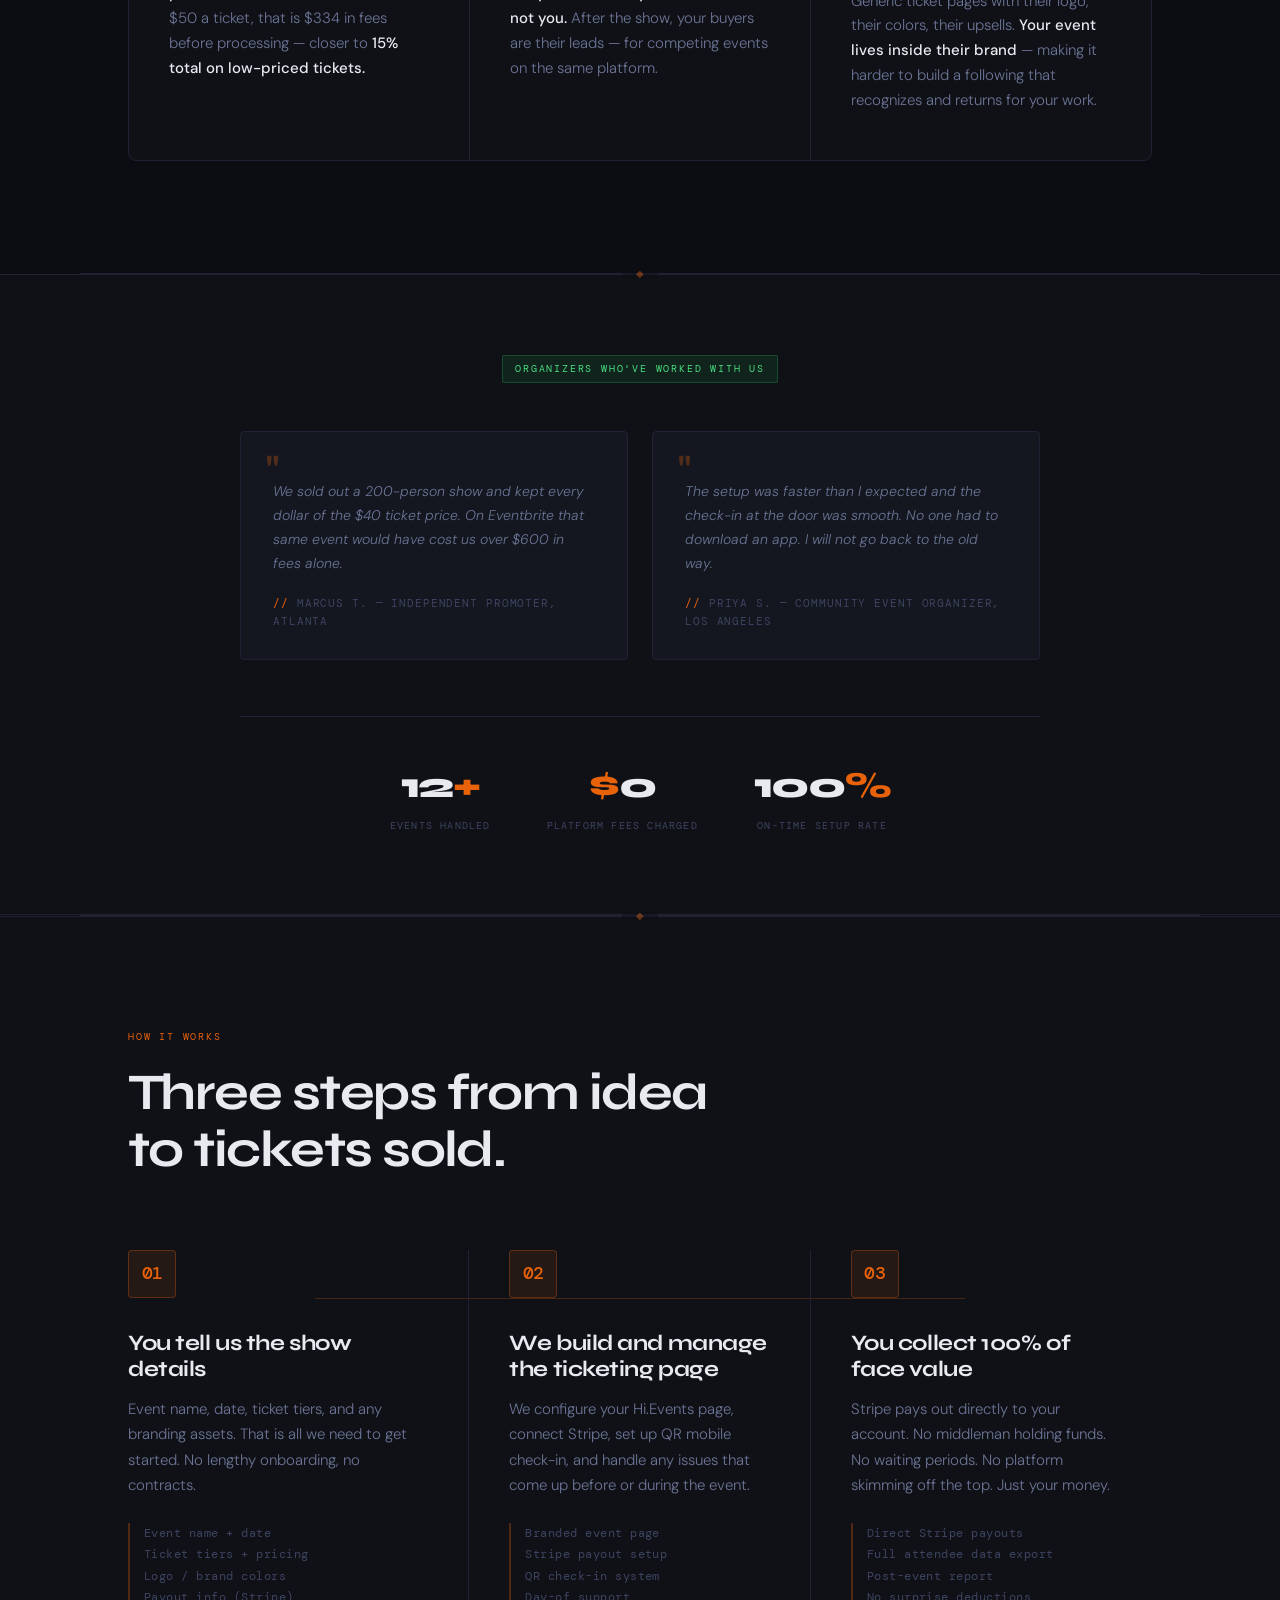
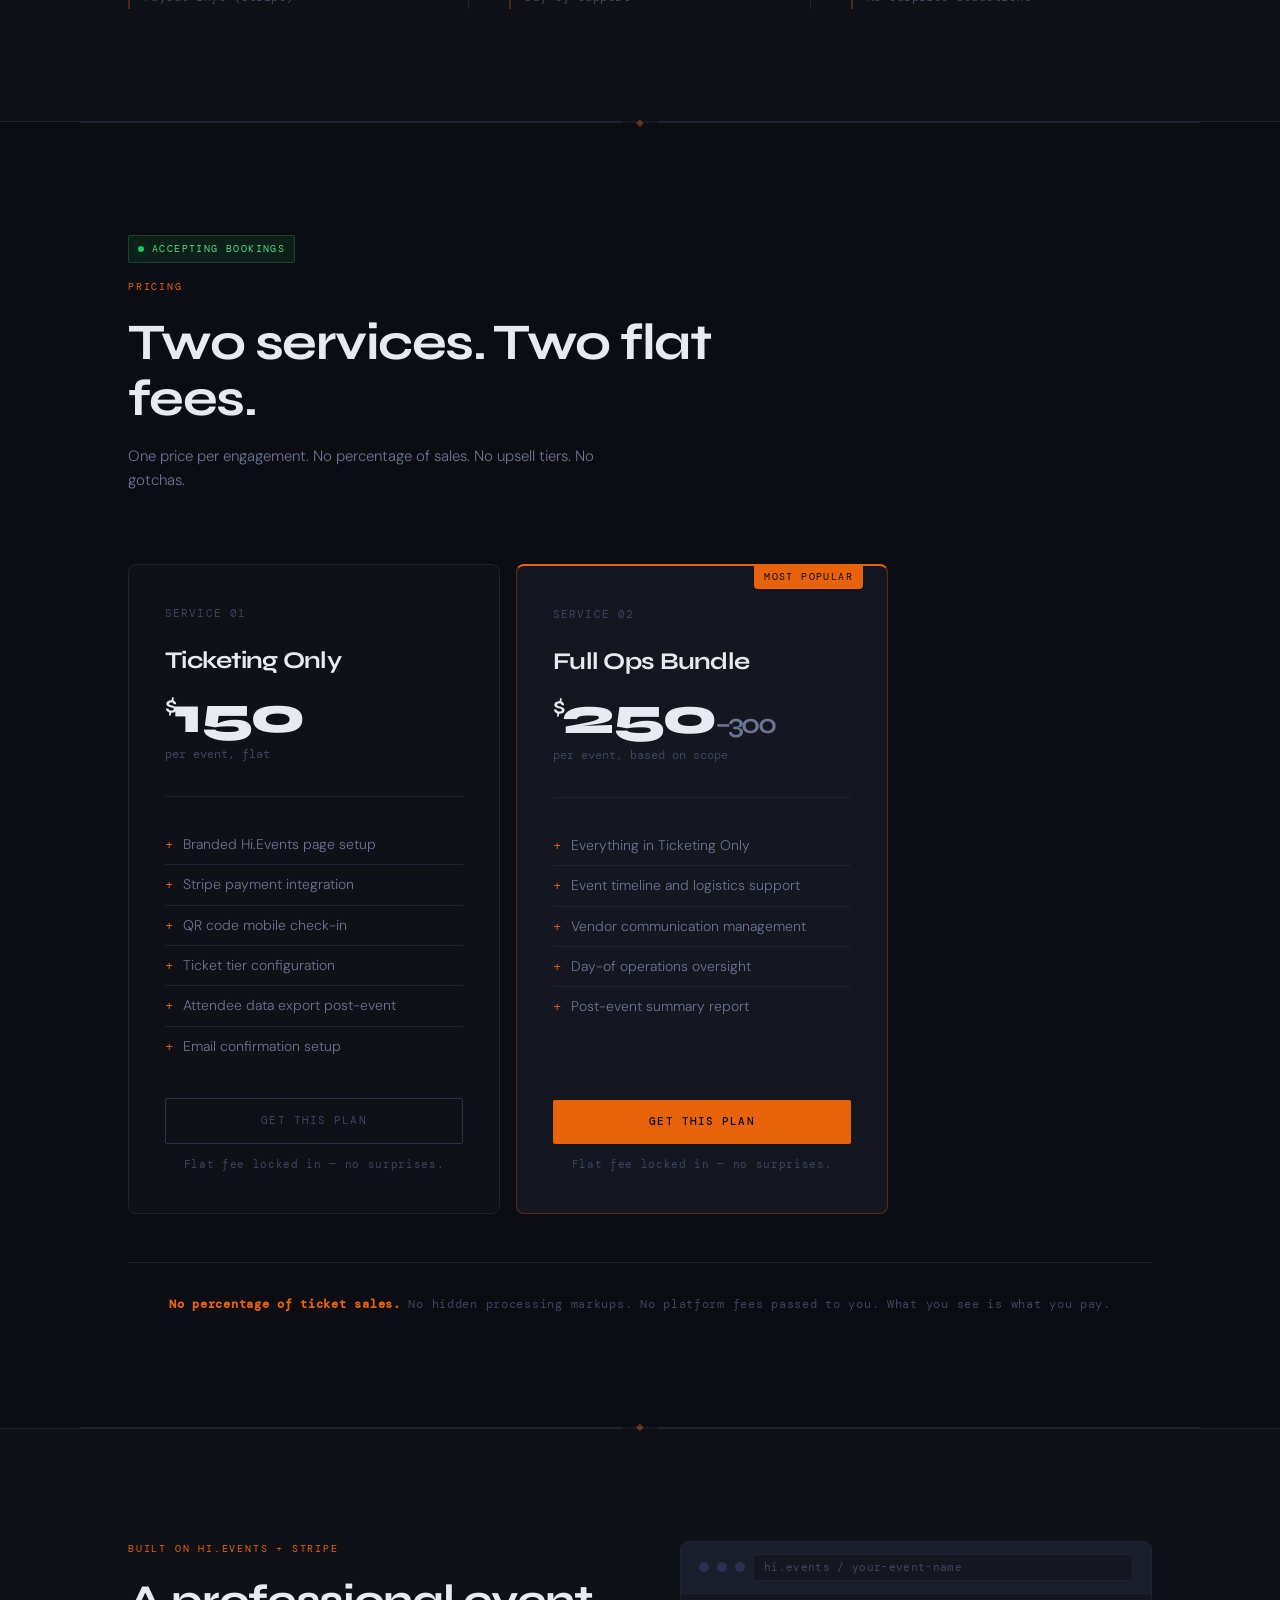
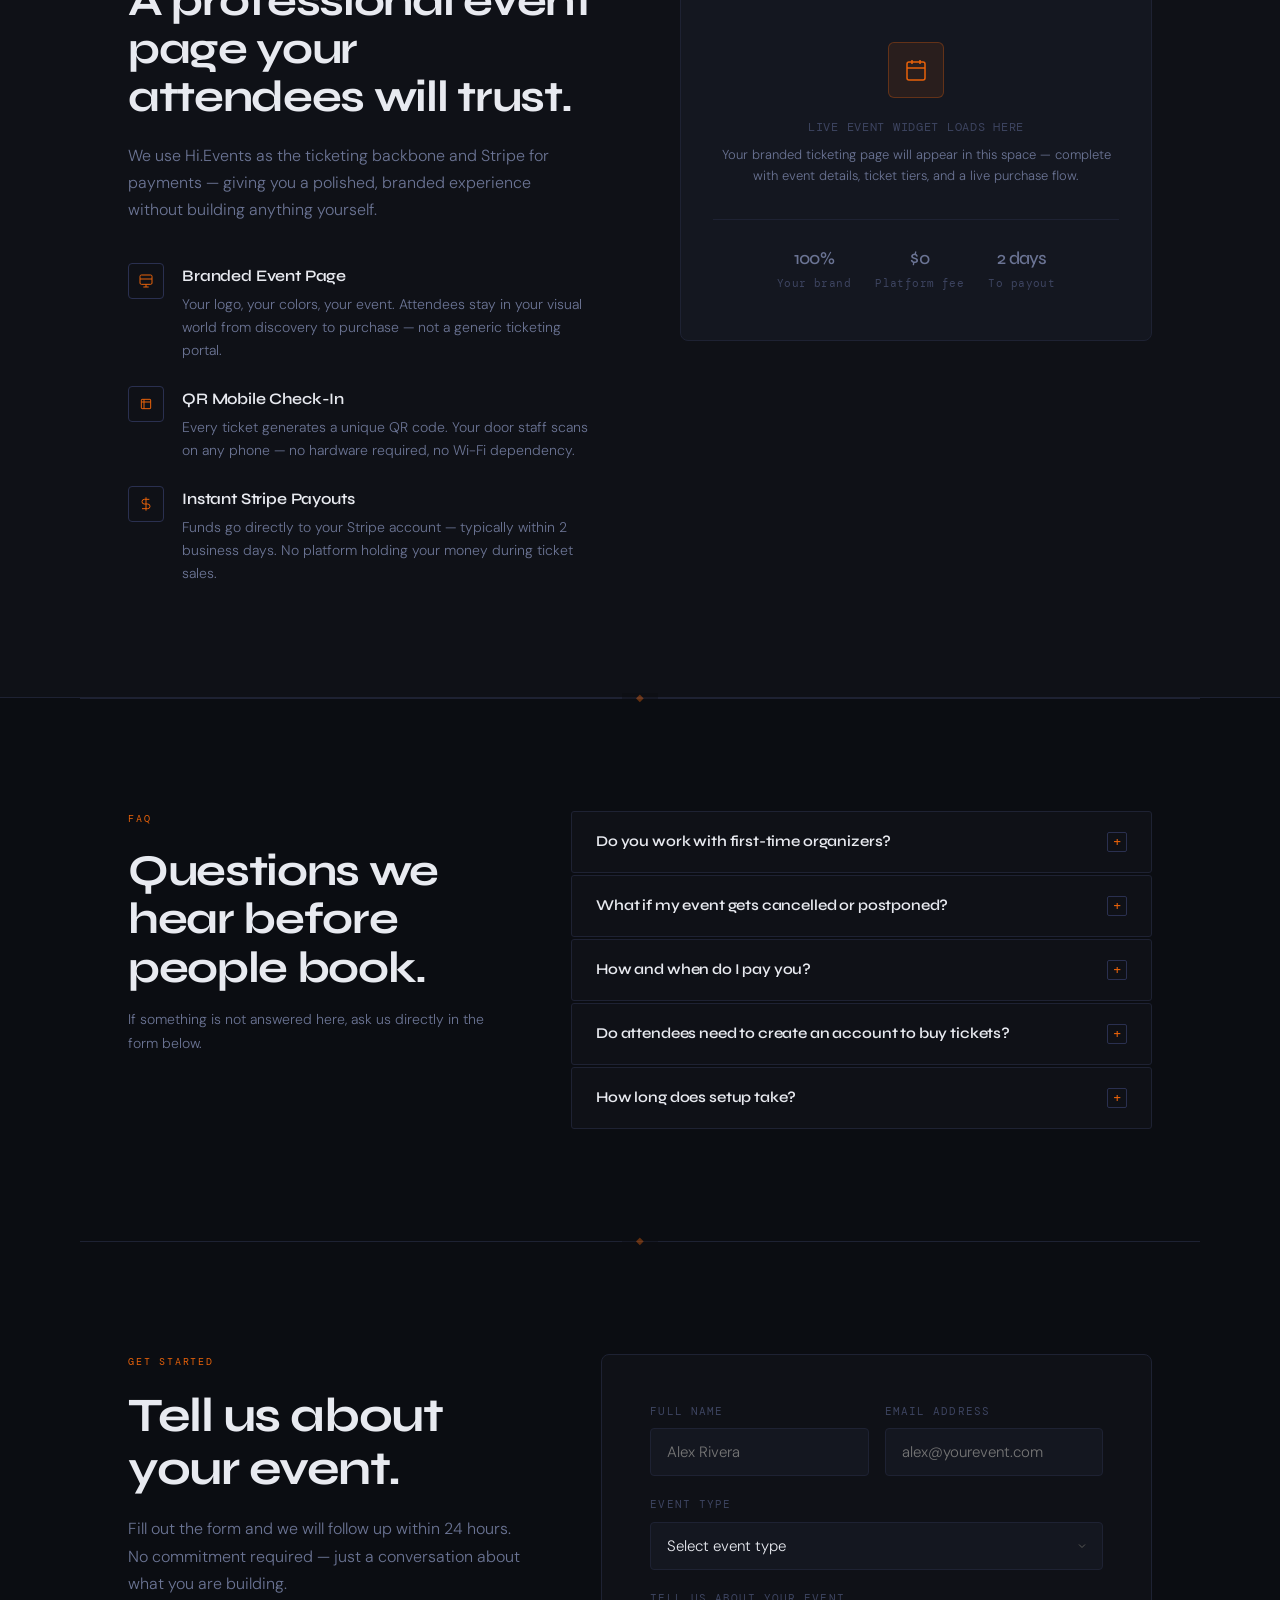
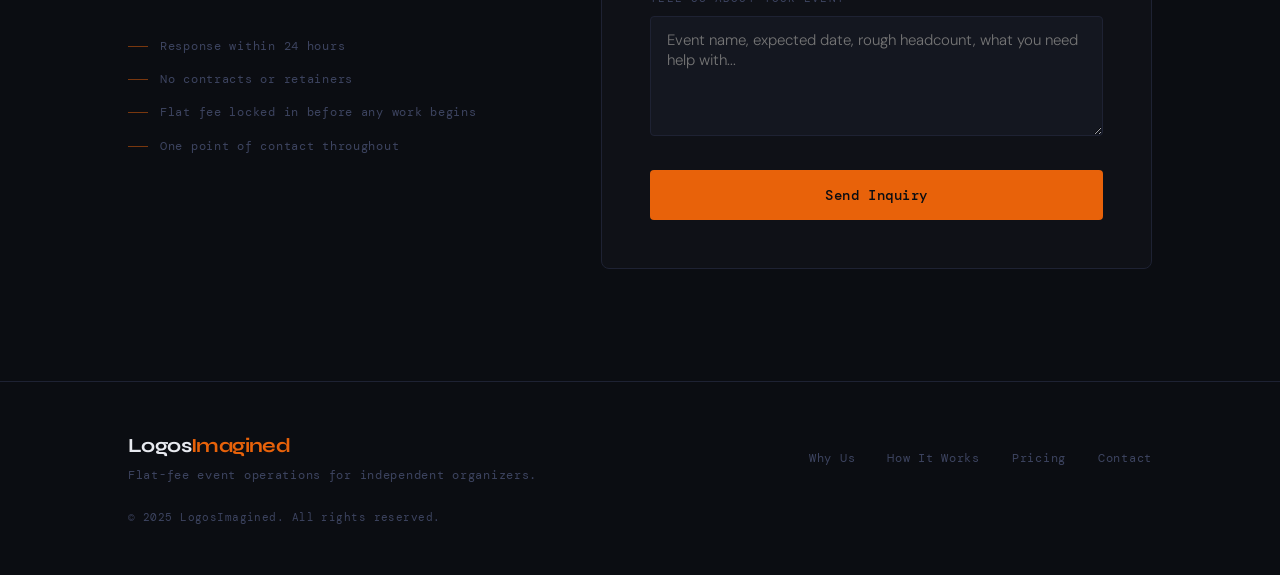
==== commit d21455ac: "sync latest local version of index.html Co-authored-by: Cursor <cursoragent@cursor.com>" ====
--- a/index.html
+++ b/index.html
@@ -11,23 +11,26 @@
   *, *::before, *::after { box-sizing: border-box; margin: 0; padding: 0; }
 
   :root {
-    --bg: #080806;
-    --bg-1: #0e0d0b;
-    --bg-2: #141310;
-    --bg-3: #1c1a16;
-    --border: #242018;
-    --border-hi: #38321f;
-    --text: #d4cfc4;
-    --text-2: #7a7468;
-    --text-3: #4a4540;
+    --bg: #0b0d12;
+    --bg-1: #0f1117;
+    --bg-2: #141720;
+    --bg-3: #1a1e2a;
+    --border: #1e2233;
+    --border-hi: #2a3050;
+    --text: #e8eaf0;
+    --text-2: #6b7494;
+    --text-3: #3d4460;
     --accent: #e8620a;
     --accent-dim: rgba(232, 98, 10, 0.10);
-    --accent-border: rgba(232, 98, 10, 0.28);
+    --accent-border: rgba(232, 98, 10, 0.30);
     --accent-hot: #ff7a1a;
-    --green: #4a7c3f;
-    --green-dim: rgba(74, 124, 63, 0.12);
-    --green-border: rgba(74, 124, 63, 0.3);
-    --green-text: #6aaa5a;
+    --blue: #3b7fff;
+    --blue-dim: rgba(59, 127, 255, 0.08);
+    --blue-border: rgba(59, 127, 255, 0.22);
+    --green: #22c55e;
+    --green-dim: rgba(34, 197, 94, 0.10);
+    --green-border: rgba(34, 197, 94, 0.25);
+    --green-text: #4ade80;
     --mono: 'DM Mono', monospace;
     --display: 'Syne', sans-serif;
     --body: 'DM Sans', sans-serif;
@@ -71,7 +74,7 @@
   }
   nav.scrolled {
     border-color: var(--border);
-    background: rgba(8,8,6,0.9);
+    background: rgba(11,13,18,0.9);
     backdrop-filter: blur(16px);
   }
   .nav-logo {
@@ -82,6 +85,12 @@
     text-transform: uppercase;
     color: var(--text);
     text-decoration: none;
+  }
+  .nav-logo::before {
+    content: '»';
+    color: var(--accent);
+    font-size: 14px;
+    margin-right: 6px;
   }
   .nav-logo span { color: var(--accent); }
   .nav-links {
@@ -113,6 +122,37 @@
   }
   .nav-cta:hover { background: var(--accent-hot) !important; color: var(--bg) !important; }
 
+  .marquee-ticker {
+    position: fixed;
+    top: 58px;
+    left: 0;
+    right: 0;
+    z-index: 90;
+    overflow: hidden;
+    border-bottom: 1px solid var(--border);
+    background: rgba(11,13,18,0.82);
+    backdrop-filter: blur(12px);
+  }
+  .marquee-track {
+    display: flex;
+    width: max-content;
+    animation: marquee-scroll 24s linear infinite;
+  }
+  .marquee-track span {
+    flex: 0 0 auto;
+    padding: 8px 0;
+    font-family: var(--mono);
+    font-size: 10px;
+    letter-spacing: 0.18em;
+    text-transform: uppercase;
+    color: var(--text-3);
+    white-space: nowrap;
+  }
+  @keyframes marquee-scroll {
+    from { transform: translateX(0); }
+    to { transform: translateX(-50%); }
+  }
+
   /* ── SHARED ── */
   .container { max-width: 1120px; margin: 0 auto; padding: 0 48px; }
   .label {
@@ -125,6 +165,25 @@
     margin-bottom: 20px;
   }
   section { padding: 112px 0; }
+  .section-divider {
+    position: relative;
+    height: 1px;
+    margin: 0 auto;
+    max-width: 1120px;
+    background: var(--border);
+  }
+  .section-divider span {
+    position: absolute;
+    top: 50%;
+    left: 50%;
+    transform: translate(-50%, -50%);
+    color: var(--accent);
+    opacity: 0.4;
+    font-size: 10px;
+    line-height: 1;
+    background: var(--bg);
+    padding: 0 14px;
+  }
 
   /* ── HERO ── */
   #hero {
@@ -134,6 +193,19 @@
     position: relative;
     overflow: hidden;
     padding: 0;
+  }
+  #hero::before {
+    content: '';
+    position: absolute;
+    left: -10vw;
+    top: 34%;
+    width: 120vw;
+    height: 1px;
+    background: var(--accent);
+    opacity: 0.12;
+    transform: rotate(15deg);
+    transform-origin: center;
+    pointer-events: none;
   }
   .hero-grid {
     position: absolute;
@@ -150,6 +222,16 @@
     transform: translateX(-50%);
     width: 900px; height: 700px;
     background: radial-gradient(ellipse, rgba(232,98,10,0.07) 0%, transparent 65%);
+    pointer-events: none;
+  }
+  .hero-glow::after {
+    content: '';
+    position: absolute;
+    top: 120px;
+    right: -35vw;
+    width: 620px;
+    height: 520px;
+    background: radial-gradient(ellipse, rgba(59,127,255,0.05) 0%, transparent 68%);
     pointer-events: none;
   }
   .hero-content {
@@ -176,12 +258,12 @@
     margin-bottom: 36px;
   }
   .hero-tag::before {
-    content: '';
+    content: '»';
     display: block;
-    width: 5px; height: 5px;
-    border-radius: 50%;
-    background: var(--accent);
-    animation: pulse 2.5s ease infinite;
+    color: var(--accent);
+    font-size: 13px;
+    line-height: 1;
+    animation: none;
   }
   @keyframes pulse {
     0%,100% { opacity: 1; }
@@ -257,11 +339,21 @@
   }
   .hero-stat-row {
     display: flex;
-    gap: 64px;
+    gap: 16px;
     border-top: 1px solid var(--border);
     padding-top: 40px;
   }
-  .hero-stat { }
+  .hero-stat {
+    border: 1px solid var(--border-hi);
+    border-radius: 4px;
+    padding: 20px 24px;
+    background: var(--bg-1);
+    transition: border-color 0.3s, box-shadow 0.3s;
+  }
+  .hero-stat:hover {
+    border-color: var(--accent-border);
+    box-shadow: 0 0 24px rgba(232,98,10,0.06);
+  }
   .hero-stat-val {
     font-family: var(--display);
     font-size: 32px;
@@ -442,6 +534,7 @@
   }
   .pricing-card.featured {
     border-color: var(--accent-border);
+    border-top: 2px solid var(--accent);
     background: var(--bg-2);
   }
   .pricing-card.featured::before {
@@ -521,14 +614,6 @@
     flex-shrink: 0;
     margin-top: 1px;
   }
-  .pricing-note {
-    margin-top: 12px;
-    font-family: var(--mono);
-    font-size: 11px;
-    color: var(--text-3);
-    letter-spacing: 0.04em;
-    text-align: center;
-  }
   .pricing-no-fees {
     text-align: center;
     font-family: var(--mono);
@@ -540,6 +625,37 @@
     border-top: 1px solid var(--border);
   }
   .pricing-no-fees strong { color: var(--accent); }
+  .pricing-live {
+    display: inline-flex;
+    align-items: center;
+    gap: 8px;
+    font-family: var(--mono);
+    font-size: 10px;
+    letter-spacing: 0.14em;
+    text-transform: uppercase;
+    color: var(--green-text);
+    border: 1px solid var(--green-border);
+    background: var(--green-dim);
+    border-radius: 2px;
+    padding: 5px 9px;
+    margin-bottom: 16px;
+  }
+  .pricing-live::before {
+    content: '';
+    width: 6px;
+    height: 6px;
+    border-radius: 50%;
+    background: var(--green);
+    box-shadow: 0 0 12px rgba(34,197,94,0.36);
+  }
+  .pricing-fine-print {
+    margin-top: 12px;
+    text-align: center;
+    font-family: var(--mono);
+    font-size: 11px;
+    letter-spacing: 0.06em;
+    color: var(--text-3);
+  }
 
   /* ── HI.EVENTS ── */
   #integration { background: var(--bg-1); border-top: 1px solid var(--border); border-bottom: 1px solid var(--border); }
@@ -1038,7 +1154,7 @@
   /* ── ANIMATIONS ── */
   .reveal {
     opacity: 0;
-    transform: translateY(24px);
+    transform: translateY(20px);
     transition: opacity 0.7s ease, transform 0.7s ease;
   }
   .reveal.in-view {
@@ -1052,11 +1168,13 @@
   /* ── RESPONSIVE ── */
   @media (max-width: 900px) {
     nav { padding: 18px 24px; }
+    .marquee-ticker { top: 57px; }
     .nav-links { display: none; }
     .container { padding: 0 24px; }
     section { padding: 80px 0; }
     .hero-content { padding: 0 24px; padding-top: 100px; }
-    .hero-stat-row { gap: 32px; flex-wrap: wrap; }
+    .hero-stat-row { gap: 12px; flex-wrap: wrap; }
+    .hero-stat { flex: 1 1 190px; }
     .problem-grid { grid-template-columns: 1fr; }
     .steps { grid-template-columns: 1fr; gap: 48px; }
     .steps::before { display: none; }
@@ -1084,6 +1202,12 @@
     <li><a href="#contact" class="nav-cta">Get Started</a></li>
   </ul>
 </nav>
+<div class="marquee-ticker" aria-hidden="true">
+  <div class="marquee-track">
+    <span>FLAT FEE&nbsp;&nbsp;·&nbsp;&nbsp;NO CUTS&nbsp;&nbsp;·&nbsp;&nbsp;24HR SETUP&nbsp;&nbsp;·&nbsp;&nbsp;STRIPE DIRECT&nbsp;&nbsp;·&nbsp;&nbsp;QR CHECK-IN&nbsp;&nbsp;·&nbsp;&nbsp;ZERO PLATFORM FEES&nbsp;&nbsp;·&nbsp;&nbsp;</span>
+    <span>FLAT FEE&nbsp;&nbsp;·&nbsp;&nbsp;NO CUTS&nbsp;&nbsp;·&nbsp;&nbsp;24HR SETUP&nbsp;&nbsp;·&nbsp;&nbsp;STRIPE DIRECT&nbsp;&nbsp;·&nbsp;&nbsp;QR CHECK-IN&nbsp;&nbsp;·&nbsp;&nbsp;ZERO PLATFORM FEES&nbsp;&nbsp;·&nbsp;&nbsp;</span>
+  </div>
+</div>
 
 <!-- ── HERO ── -->
 <section id="hero">
@@ -1119,6 +1243,7 @@
 </section>
 
 <!-- ── PROBLEM ── -->
+<div class="section-divider" aria-hidden="true"><span>◆</span></div>
 <section id="problem">
   <div class="container">
     <div class="section-head reveal">
@@ -1153,6 +1278,7 @@
 </section>
 
 <!-- ── SOCIAL PROOF ── -->
+<div class="section-divider" aria-hidden="true"><span>◆</span></div>
 <section id="social-proof">
   <div class="container">
     <div class="social-proof-inner">
@@ -1186,6 +1312,7 @@
 </section>
 
 <!-- ── HOW IT WORKS ── -->
+<div class="section-divider" aria-hidden="true"><span>◆</span></div>
 <section id="how-it-works">
   <div class="container">
     <div class="section-head reveal">
@@ -1231,9 +1358,11 @@
 </section>
 
 <!-- ── PRICING ── -->
+<div class="section-divider" aria-hidden="true"><span>◆</span></div>
 <section id="pricing">
   <div class="container">
     <div class="section-head reveal">
+      <div class="pricing-live">Accepting Bookings</div>
       <span class="label">Pricing</span>
       <h2>Two services. Two flat fees.</h2>
       <p>One price per engagement. No percentage of sales. No upsell tiers. No gotchas.</p>
@@ -1253,8 +1382,8 @@
           <li>Attendee data export post-event</li>
           <li>Email confirmation setup</li>
         </ul>
-        <a href="https://buy.stripe.com/7sYeVf1MXade8ri2LD1kA00" target="_blank" rel="noopener noreferrer" class="btn-secondary" style="text-align:center; display:block;">Get This Plan</a>
-        <div class="pricing-note">Flat fee locked in — no surprises.</div>
+        <a href="https://buy.stripe.com/7sYeVf1MXade8ri2LD1kA00" target="_blank" rel="noopener" class="btn-secondary" style="text-align:center; display:block;">Get This Plan</a>
+        <div class="pricing-fine-print">Flat fee locked in — no surprises.</div>
       </div>
       <div class="pricing-card featured reveal reveal-delay-2">
         <div class="pricing-label">Service 02</div>
@@ -1269,9 +1398,10 @@
           <li>Day-of operations oversight</li>
           <li>Post-event summary report</li>
         </ul>
-        <a href="https://buy.stripe.com/4gMcN70ITfxycHy85X1kA01" target="_blank" rel="noopener noreferrer" class="btn-primary" style="text-align:center; display:block;">Get This Plan</a>
-        <div class="pricing-note">Flat fee locked in — no surprises.</div>
-      </div>
+        <a href="https://buy.stripe.com/4gMcN70ITfxycHy85X1kA01" target="_blank" rel="noopener" class="btn-primary" style="text-align:center; display:block;">Get This Plan</a>
+        <div class="pricing-fine-print">Flat fee locked in — no surprises.</div>
+      </div>
+
     </div>
     <div class="pricing-no-fees reveal">
       <strong>No percentage of ticket sales.</strong> No hidden processing markups. No platform fees passed to you. What you see is what you pay.
@@ -1280,6 +1410,7 @@
 </section>
 
 <!-- ── HI.EVENTS INTEGRATION ── -->
+<div class="section-divider" aria-hidden="true"><span>◆</span></div>
 <section id="integration">
   <div class="container">
     <div class="integration-layout">
@@ -1344,6 +1475,7 @@
 </section>
 
 <!-- ── FAQ ── -->
+<div class="section-divider" aria-hidden="true"><span>◆</span></div>
 <section id="faq">
   <div class="container">
     <div class="faq-layout">
@@ -1394,6 +1526,7 @@
 </section>
 
 <!-- ── CONTACT ── -->
+<div class="section-divider" aria-hidden="true"><span>◆</span></div>
 <section id="contact">
   <div class="container">
     <div class="contact-layout">
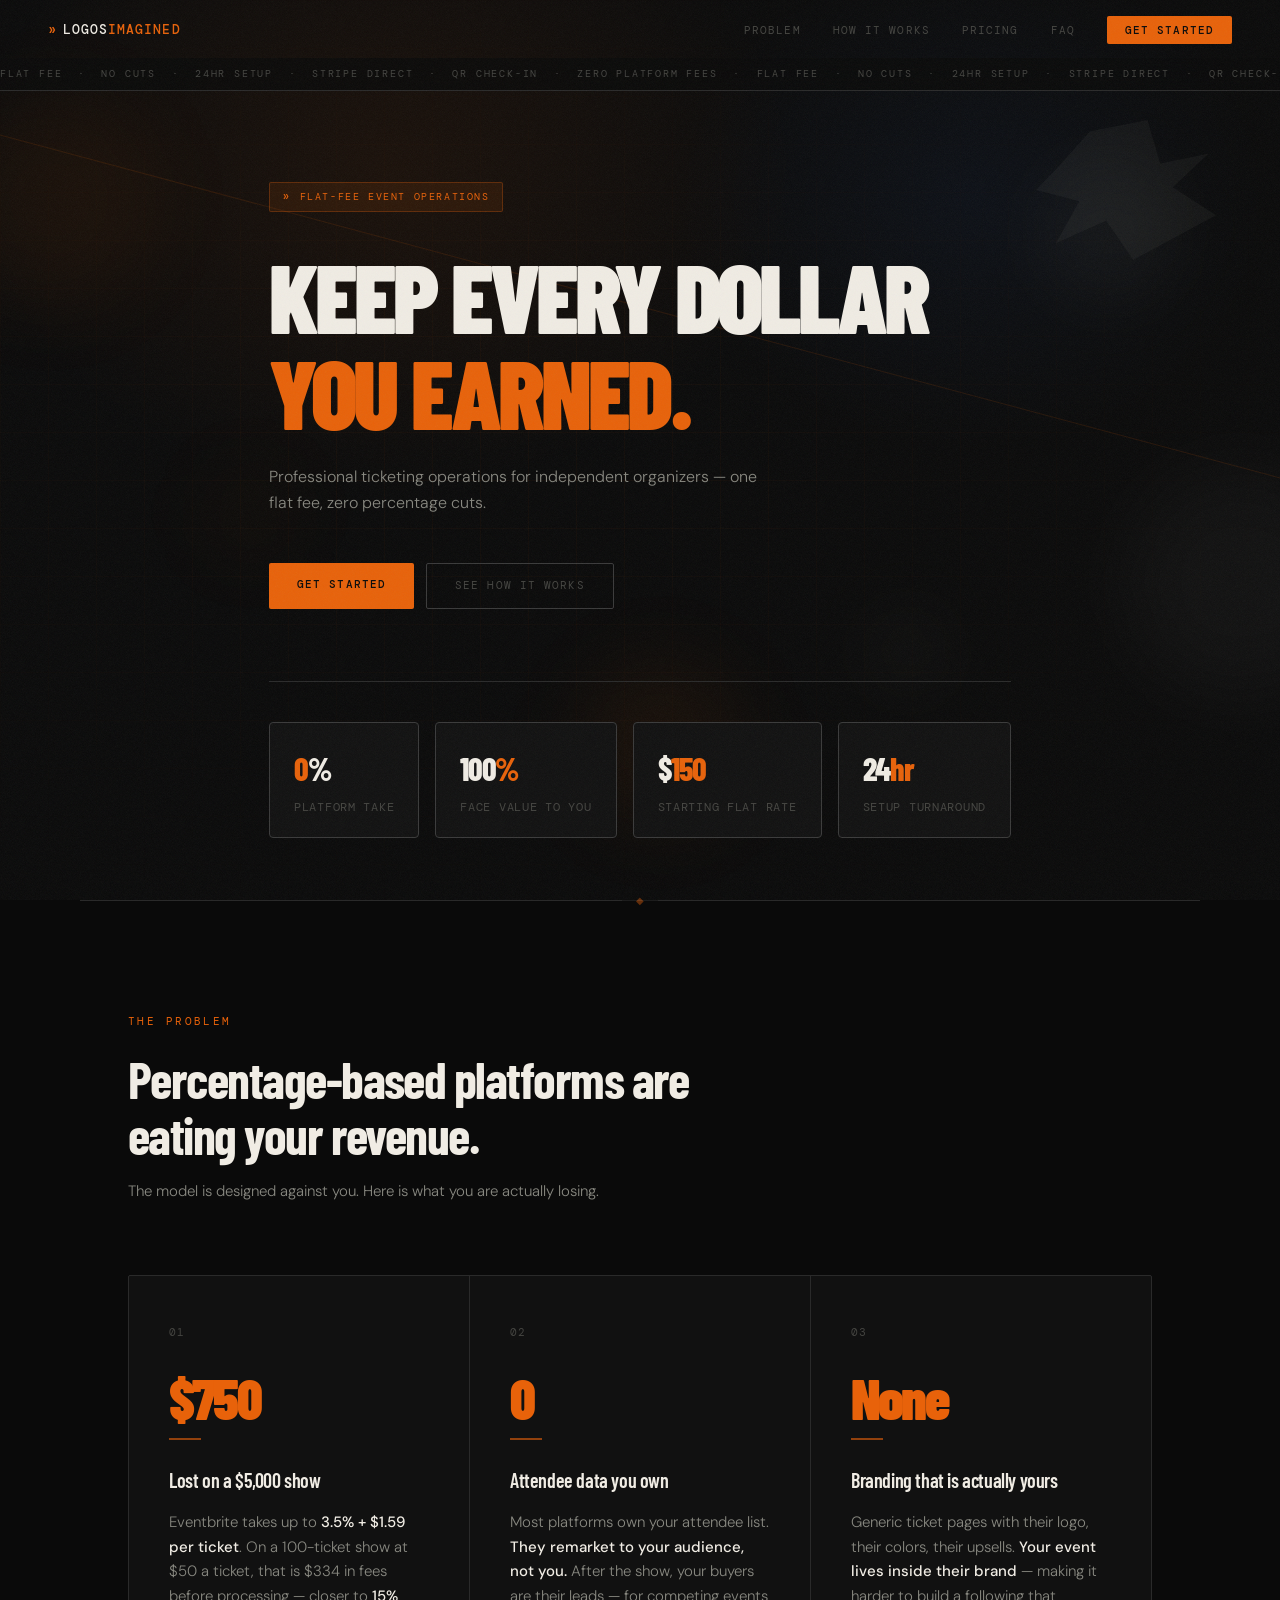
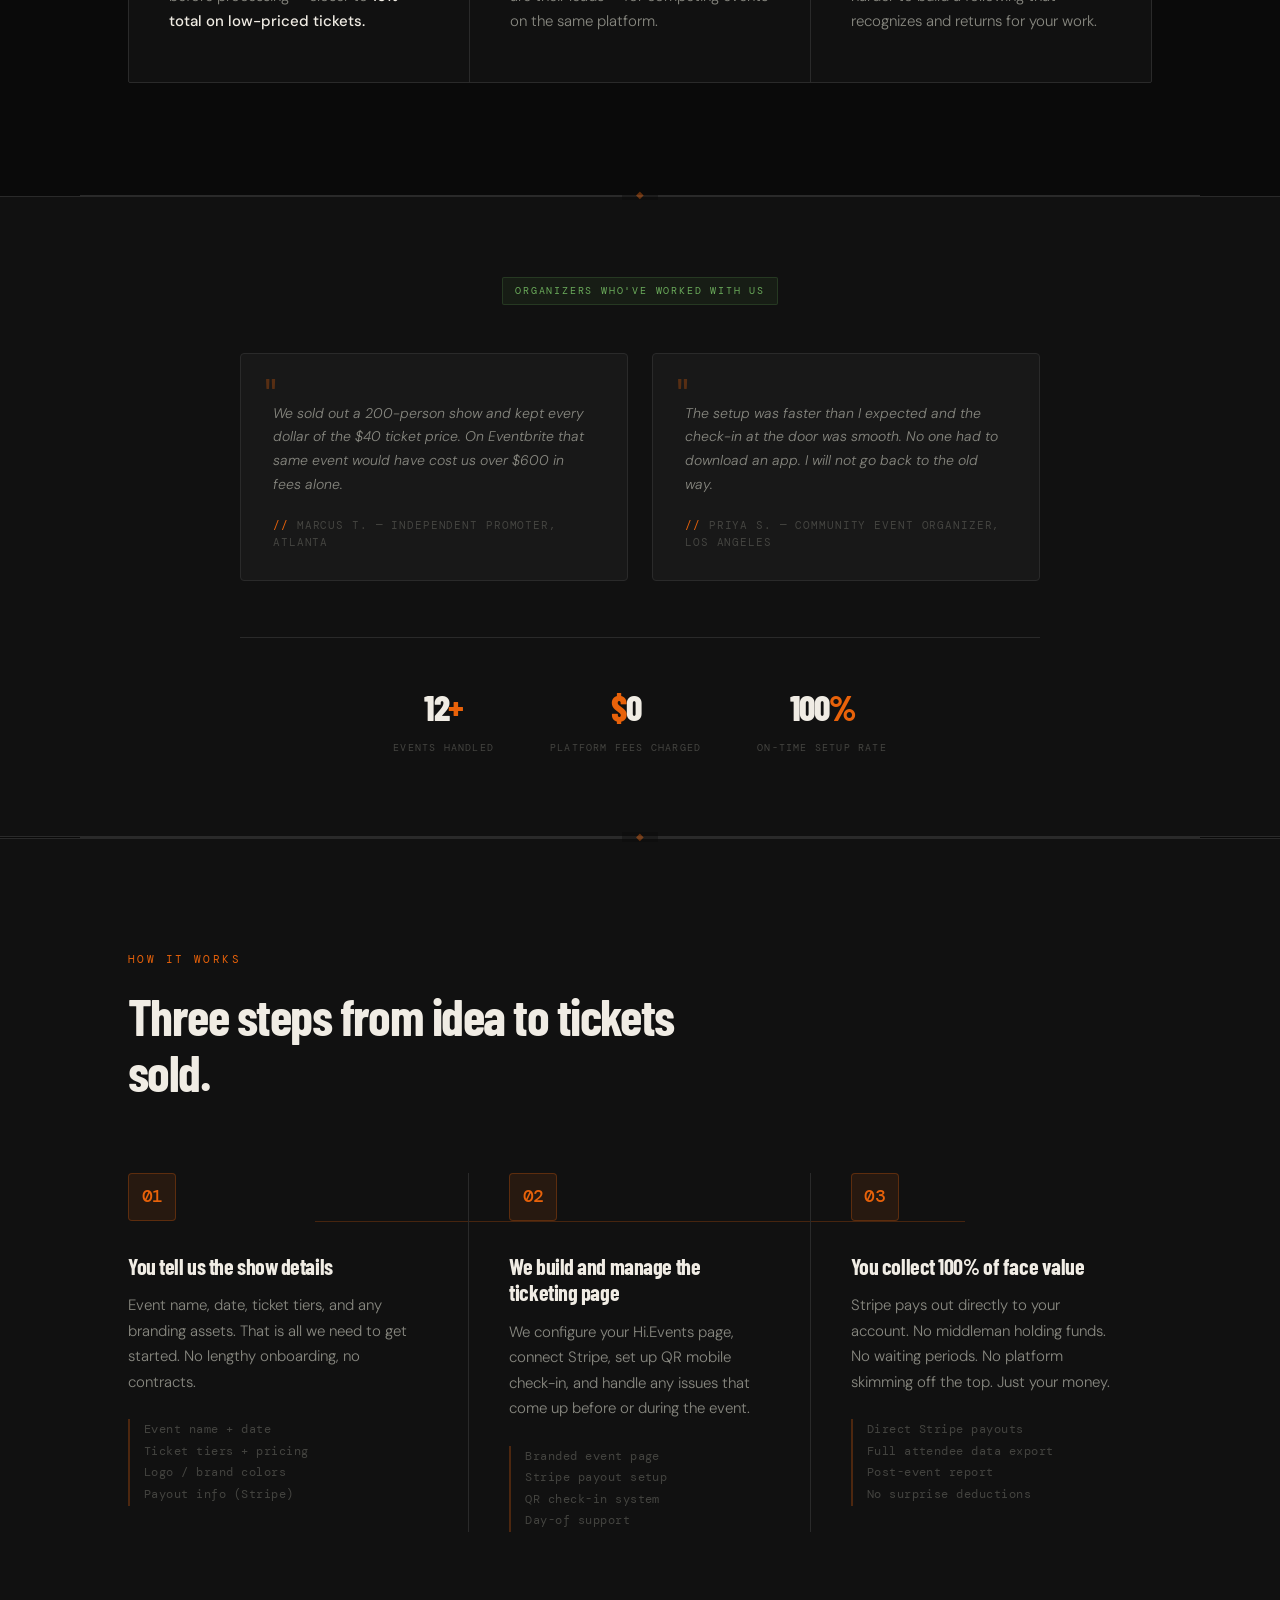
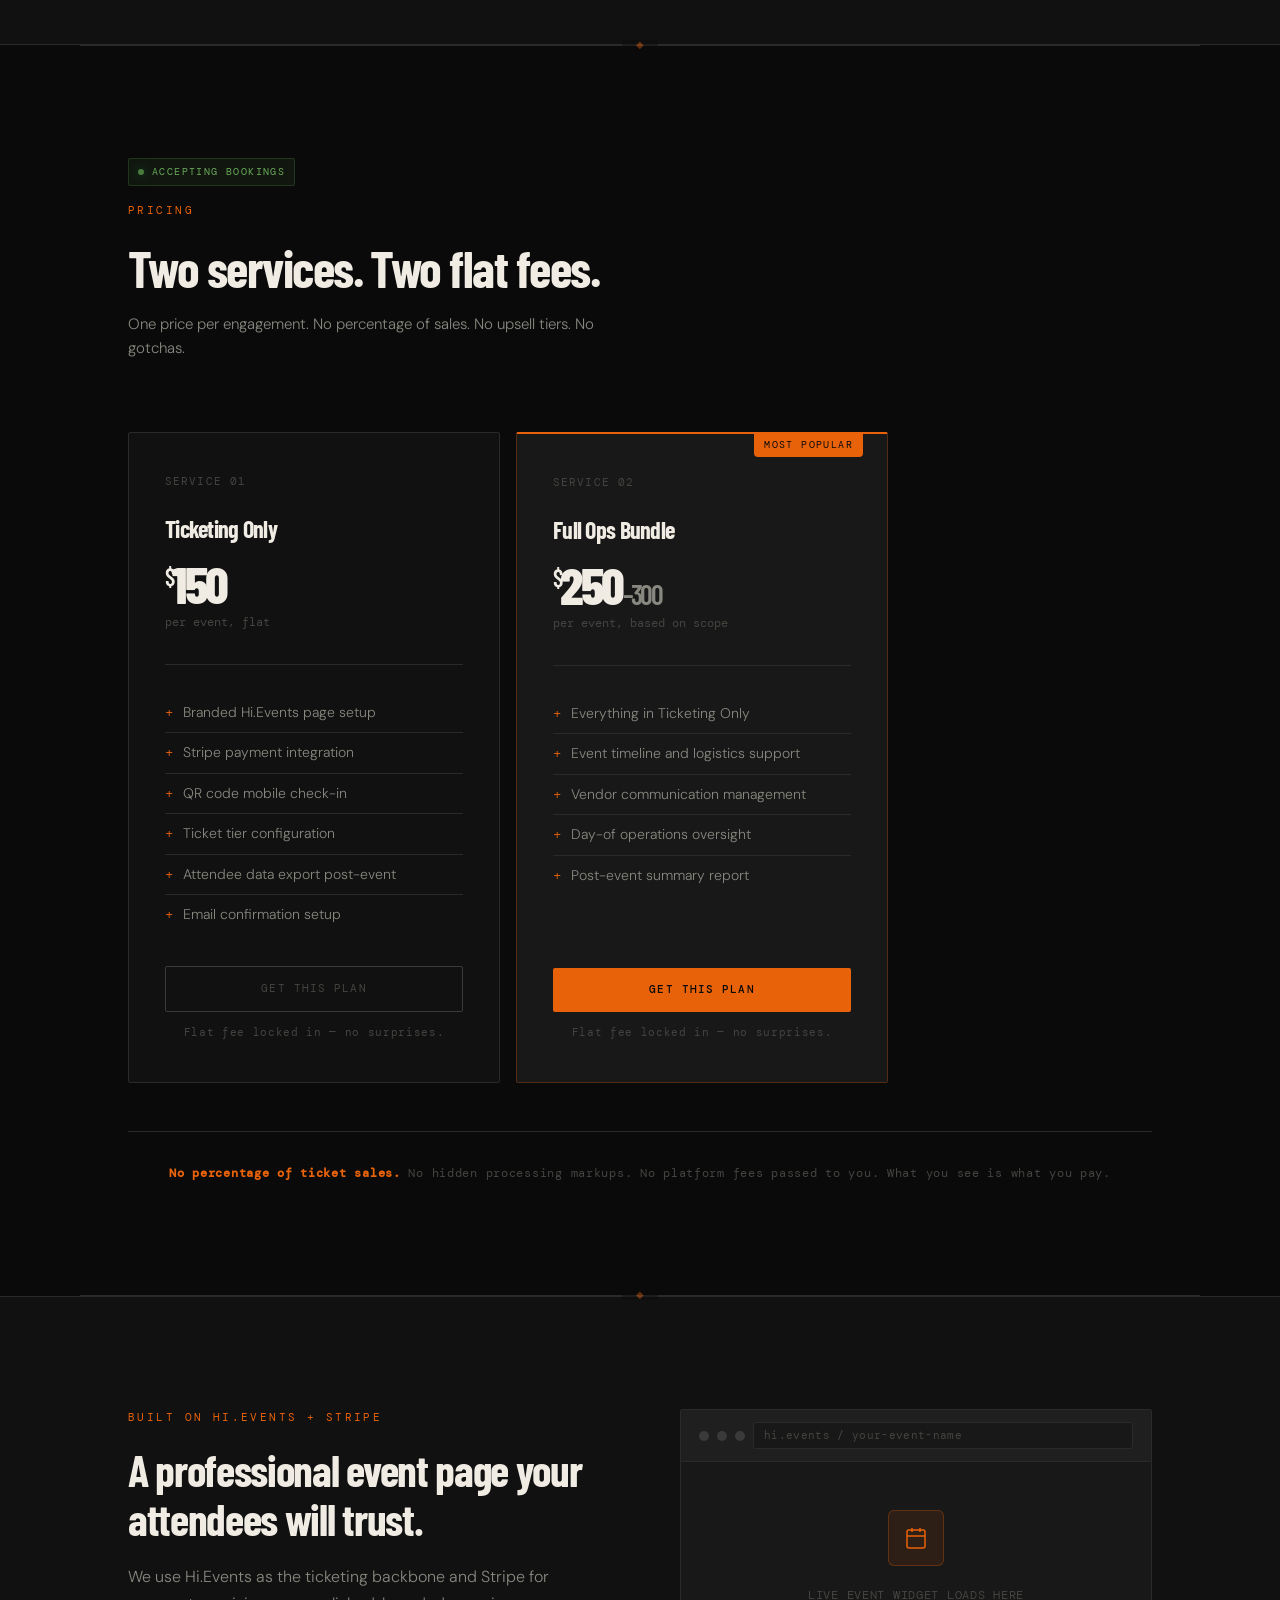
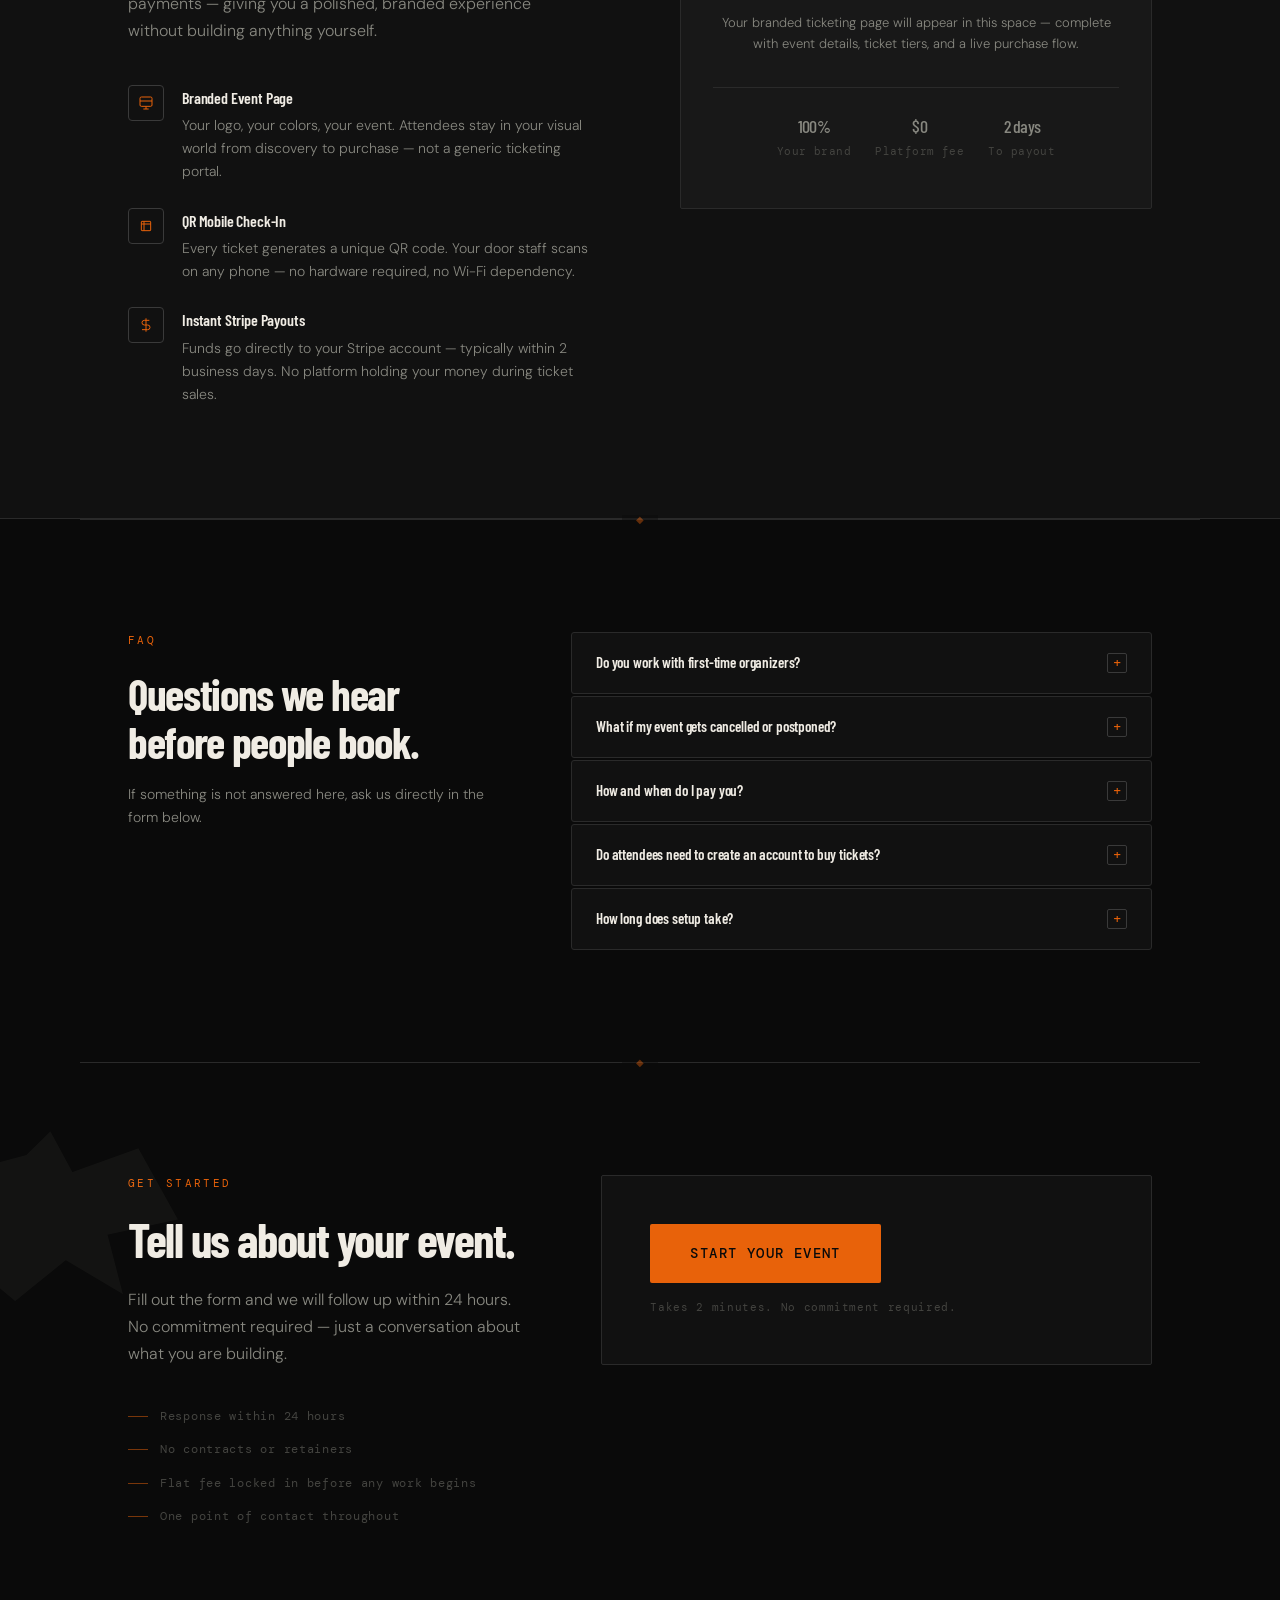
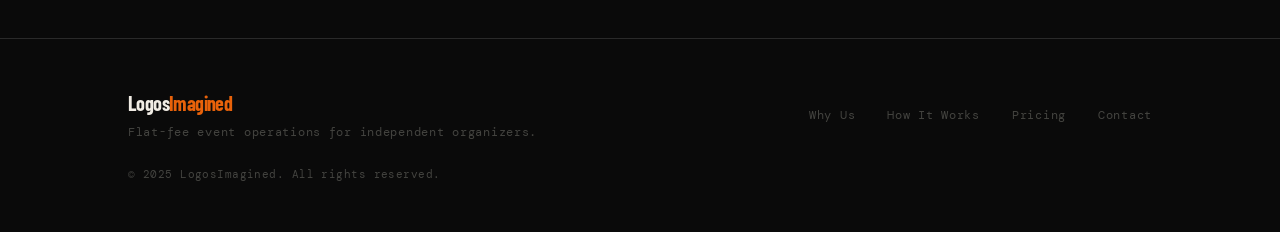
==== commit a5a582cf: "grungy redesign: Barlow Condensed, B&W palette, splatter layer, heavier grain, Tally CTA swap Co-aut" ====
--- a/index.html
+++ b/index.html
@@ -7,32 +7,30 @@
 <link rel="preconnect" href="https://fonts.googleapis.com">
 <link rel="preconnect" href="https://fonts.gstatic.com" crossorigin>
 <link href="https://fonts.googleapis.com/css2?family=DM+Mono:ital,wght@0,300;0,400;0,500;1,400&family=Syne:wght@400;500;600;700;800&family=DM+Sans:ital,opsz,wght@0,9..40,300;0,9..40,400;0,9..40,500;1,9..40,300&display=swap" rel="stylesheet">
+<link href="https://fonts.googleapis.com/css2?family=Barlow+Condensed:wght@600;700;800;900&display=swap" rel="stylesheet">
 <style>
   *, *::before, *::after { box-sizing: border-box; margin: 0; padding: 0; }
 
   :root {
-    --bg: #0b0d12;
-    --bg-1: #0f1117;
-    --bg-2: #141720;
-    --bg-3: #1a1e2a;
-    --border: #1e2233;
-    --border-hi: #2a3050;
-    --text: #e8eaf0;
-    --text-2: #6b7494;
-    --text-3: #3d4460;
+    --bg: #0a0a0a;
+    --bg-1: #111111;
+    --bg-2: #181818;
+    --bg-3: #1f1f1f;
+    --border: #2a2a2a;
+    --border-hi: #3a3a3a;
+    --text: #f0ece4;
+    --text-2: #888880;
+    --text-3: #444440;
     --accent: #e8620a;
     --accent-dim: rgba(232, 98, 10, 0.10);
-    --accent-border: rgba(232, 98, 10, 0.30);
+    --accent-border: rgba(232, 98, 10, 0.28);
     --accent-hot: #ff7a1a;
-    --blue: #3b7fff;
-    --blue-dim: rgba(59, 127, 255, 0.08);
-    --blue-border: rgba(59, 127, 255, 0.22);
-    --green: #22c55e;
-    --green-dim: rgba(34, 197, 94, 0.10);
-    --green-border: rgba(34, 197, 94, 0.25);
-    --green-text: #4ade80;
+    --green: #4a7c3f;
+    --green-dim: rgba(74, 124, 63, 0.12);
+    --green-border: rgba(74, 124, 63, 0.3);
+    --green-text: #6aaa5a;
     --mono: 'DM Mono', monospace;
-    --display: 'Syne', sans-serif;
+    --display: 'Barlow Condensed', sans-serif;
     --body: 'DM Sans', sans-serif;
   }
 
@@ -46,6 +44,7 @@
     line-height: 1.6;
     -webkit-font-smoothing: antialiased;
     overflow-x: hidden;
+    position: relative;
   }
 
   /* grain overlay */
@@ -55,9 +54,55 @@
     inset: 0;
     z-index: 999;
     pointer-events: none;
-    opacity: 0.032;
+    opacity: 0.055;
     background-image: url("data:image/svg+xml,%3Csvg viewBox='0 0 256 256' xmlns='http://www.w3.org/2000/svg'%3E%3Cfilter id='noise'%3E%3CfeTurbulence type='fractalNoise' baseFrequency='0.9' numOctaves='4' stitchTiles='stitch'/%3E%3C/filter%3E%3Crect width='100%25' height='100%25' filter='url(%23noise)'/%3E%3C/svg%3E");
-    background-size: 200px 200px;
+    background-size: 160px 160px;
+  }
+
+  .splatter-layer {
+    position: fixed;
+    inset: 0;
+    z-index: 1;
+    pointer-events: none;
+    overflow: hidden;
+  }
+  .splatter-layer span {
+    position: absolute;
+    display: block;
+    border-radius: 50%;
+    filter: blur(40px);
+  }
+  .splatter-layer span:nth-child(1) { width: 220px; height: 220px; top: 10%; left: -60px; background: rgba(232,98,10,0.05); }
+  .splatter-layer span:nth-child(2) { width: 140px; height: 140px; top: 18%; right: 8%; background: rgba(240,236,228,0.04); }
+  .splatter-layer span:nth-child(3) { width: 90px; height: 90px; top: 52%; left: 16%; background: rgba(232,98,10,0.04); }
+  .splatter-layer span:nth-child(4) { width: 240px; height: 240px; right: -80px; bottom: 22%; background: rgba(240,236,228,0.03); }
+  .splatter-layer span:nth-child(5) { width: 170px; height: 170px; left: 45%; bottom: 8%; background: rgba(232,98,10,0.06); }
+  .splatter-layer span:nth-child(6) { width: 80px; height: 80px; top: 68%; right: 26%; background: rgba(240,236,228,0.04); }
+  .sharp-splatter-layer {
+    position: absolute;
+    inset: 0;
+    z-index: 1;
+    pointer-events: none;
+    overflow: hidden;
+  }
+  .sharp-splatter-layer span {
+    position: absolute;
+    display: block;
+    background: rgba(240, 236, 228, 0.04);
+  }
+  .sharp-splatter-layer span:first-child {
+    width: 180px;
+    height: 140px;
+    top: 120px;
+    right: 5vw;
+    clip-path: polygon(12% 34%, 30% 8%, 62% 0, 69% 31%, 96% 24%, 76% 48%, 100% 68%, 54% 100%, 39% 72%, 11% 88%, 24% 58%, 0 50%);
+  }
+  .sharp-splatter-layer span:last-child {
+    width: 220px;
+    height: 170px;
+    left: -42px;
+    bottom: 8%;
+    clip-path: polygon(8% 22%, 31% 14%, 42% 0, 52% 24%, 82% 10%, 100% 52%, 68% 61%, 75% 96%, 49% 76%, 26% 100%, 0 72%, 18% 48%);
   }
 
   /* ── NAV ── */
@@ -74,7 +119,7 @@
   }
   nav.scrolled {
     border-color: var(--border);
-    background: rgba(11,13,18,0.9);
+    background: rgba(10,10,10,0.9);
     backdrop-filter: blur(16px);
   }
   .nav-logo {
@@ -130,7 +175,7 @@
     z-index: 90;
     overflow: hidden;
     border-bottom: 1px solid var(--border);
-    background: rgba(11,13,18,0.82);
+    background: rgba(10,10,10,0.82);
     backdrop-filter: blur(12px);
   }
   .marquee-track {
@@ -157,8 +202,8 @@
   .container { max-width: 1120px; margin: 0 auto; padding: 0 48px; }
   .label {
     font-family: var(--mono);
-    font-size: 10px;
-    letter-spacing: 0.18em;
+    font-size: 11px;
+    letter-spacing: 0.22em;
     text-transform: uppercase;
     color: var(--accent);
     display: block;
@@ -271,10 +316,11 @@
   }
   h1 {
     font-family: var(--display);
-    font-size: clamp(40px, 6.5vw, 78px);
-    font-weight: 800;
+    font-size: clamp(52px, 8vw, 96px);
+    font-weight: 900;
     line-height: 1.0;
-    letter-spacing: -0.03em;
+    letter-spacing: -0.04em;
+    text-transform: uppercase;
     color: var(--text);
     margin-bottom: 24px;
     max-width: 860px;
@@ -397,7 +443,7 @@
     gap: 1px;
     background: var(--border);
     border: 1px solid var(--border);
-    border-radius: 8px;
+    border-radius: 2px;
     overflow: hidden;
   }
   .problem-card {
@@ -417,9 +463,9 @@
   }
   .problem-stat {
     font-family: var(--display);
-    font-size: 48px;
-    font-weight: 800;
-    letter-spacing: -0.04em;
+    font-size: 56px;
+    font-weight: 900;
+    letter-spacing: -0.05em;
     color: var(--accent);
     margin-bottom: 12px;
     line-height: 1;
@@ -520,7 +566,7 @@
   }
   .pricing-card {
     border: 1px solid var(--border);
-    border-radius: 8px;
+    border-radius: 2px;
     padding: 40px 36px;
     background: var(--bg-1);
     position: relative;
@@ -702,7 +748,7 @@
   }
   .widget-placeholder {
     border: 1px solid var(--border);
-    border-radius: 8px;
+    border-radius: 2px;
     overflow: hidden;
     background: var(--bg-2);
   }
@@ -837,7 +883,7 @@
   .form-card {
     background: var(--bg-1);
     border: 1px solid var(--border);
-    border-radius: 8px;
+    border-radius: 2px;
     padding: 48px;
   }
   .form-row { margin-bottom: 20px; }
@@ -899,35 +945,6 @@
     transition: opacity 0.2s;
   }
   .form-submit:hover { opacity: 0.88; }
-  .form-success {
-    display: none;
-    text-align: center;
-    padding: 48px 32px;
-  }
-  .form-success.visible { display: flex; flex-direction: column; align-items: center; gap: 16px; }
-  .success-icon {
-    width: 56px; height: 56px;
-    border: 1px solid var(--accent-border);
-    background: var(--accent-dim);
-    border-radius: 50%;
-    display: flex;
-    align-items: center;
-    justify-content: center;
-  }
-  .success-icon svg { width: 24px; height: 24px; stroke: var(--accent); fill: none; stroke-width: 2; }
-  .form-success h3 {
-    font-family: var(--display);
-    font-size: 22px;
-    font-weight: 700;
-    color: var(--text);
-    letter-spacing: -0.02em;
-  }
-  .form-success p {
-    font-family: var(--mono);
-    font-size: 13px;
-    color: var(--text-2);
-    letter-spacing: 0.04em;
-  }
 
   /* ── FOOTER ── */
   footer {
@@ -1191,6 +1208,18 @@
 </style>
 </head>
 <body>
+<div class="splatter-layer" aria-hidden="true">
+  <span></span>
+  <span></span>
+  <span></span>
+  <span></span>
+  <span></span>
+  <span></span>
+</div>
+<div class="sharp-splatter-layer" aria-hidden="true">
+  <span></span>
+  <span></span>
+</div>
 
 <nav id="main-nav">
   <a href="#" class="nav-logo">Logos<span>Imagined</span></a>
@@ -1545,41 +1574,10 @@
       </div>
       <div class="reveal reveal-delay-1">
         <div class="form-card">
-          <form id="contact-form">
-            <div class="form-grid">
-              <div class="form-row">
-                <label for="name">Full Name</label>
-                <input type="text" id="name" placeholder="Alex Rivera" required>
-              </div>
-              <div class="form-row">
-                <label for="email">Email Address</label>
-                <input type="email" id="email" placeholder="alex@yourevent.com" required>
-              </div>
-            </div>
-            <div class="form-row">
-              <label for="event-type">Event Type</label>
-              <select id="event-type" required>
-                <option value="" disabled selected>Select event type</option>
-                <option value="live">Live Event / Concert</option>
-                <option value="private">Private Party</option>
-                <option value="corporate">Corporate Event</option>
-                <option value="social">Social / Community</option>
-                <option value="other">Other</option>
-              </select>
-            </div>
-            <div class="form-row">
-              <label for="message">Tell Us About Your Event</label>
-              <textarea id="message" placeholder="Event name, expected date, rough headcount, what you need help with..." required></textarea>
-            </div>
-            <button type="submit" class="form-submit">Send Inquiry</button>
-          </form>
-          <div class="form-success" id="form-success">
-            <div class="success-icon">
-              <svg viewBox="0 0 24 24"><path d="M20 6L9 17l-5-5"/></svg>
-            </div>
-            <h3>Message received.</h3>
-            <p>We'll be in touch within 24 hours.</p>
-          </div>
+          <a href="https://tally.so/r/pb0avV" target="_blank" rel="noopener" class="btn-primary" style="display:inline-block; font-size:14px; padding:18px 40px; letter-spacing:0.1em;">
+            Start Your Event
+          </a>
+          <p style="font-family:var(--mono); font-size:11px; color:var(--text-3); margin-top:16px; letter-spacing:0.06em;">Takes 2 minutes. No commitment required.</p>
         </div>
       </div>
     </div>
@@ -1652,19 +1650,6 @@
       }
     });
   });
-
-  // Contact form
-  const form = document.getElementById('contact-form');
-  const successEl = document.getElementById('form-success');
-  form.addEventListener('submit', (e) => {
-    e.preventDefault();
-    form.style.opacity = '0';
-    form.style.transition = 'opacity 0.3s';
-    setTimeout(() => {
-      form.style.display = 'none';
-      successEl.classList.add('visible');
-    }, 300);
-  });
 </script>
 </body>
 </html>
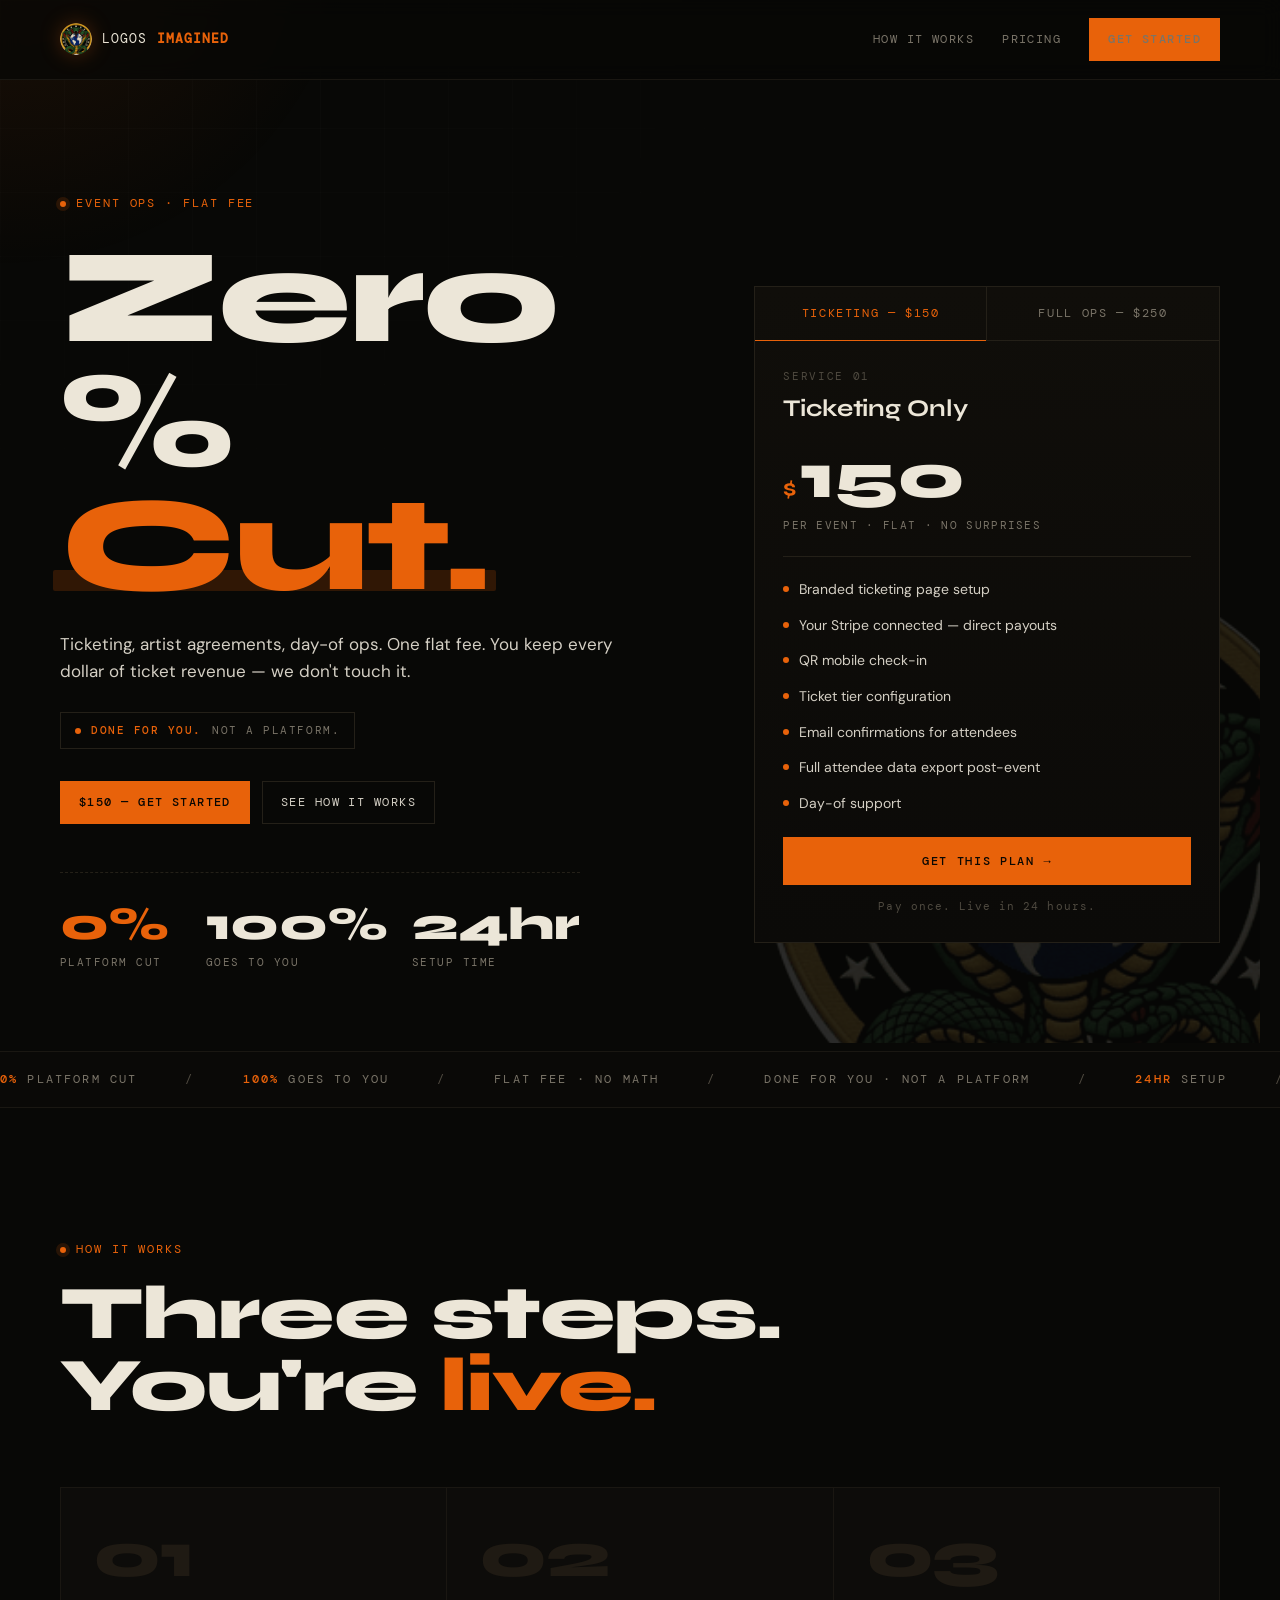
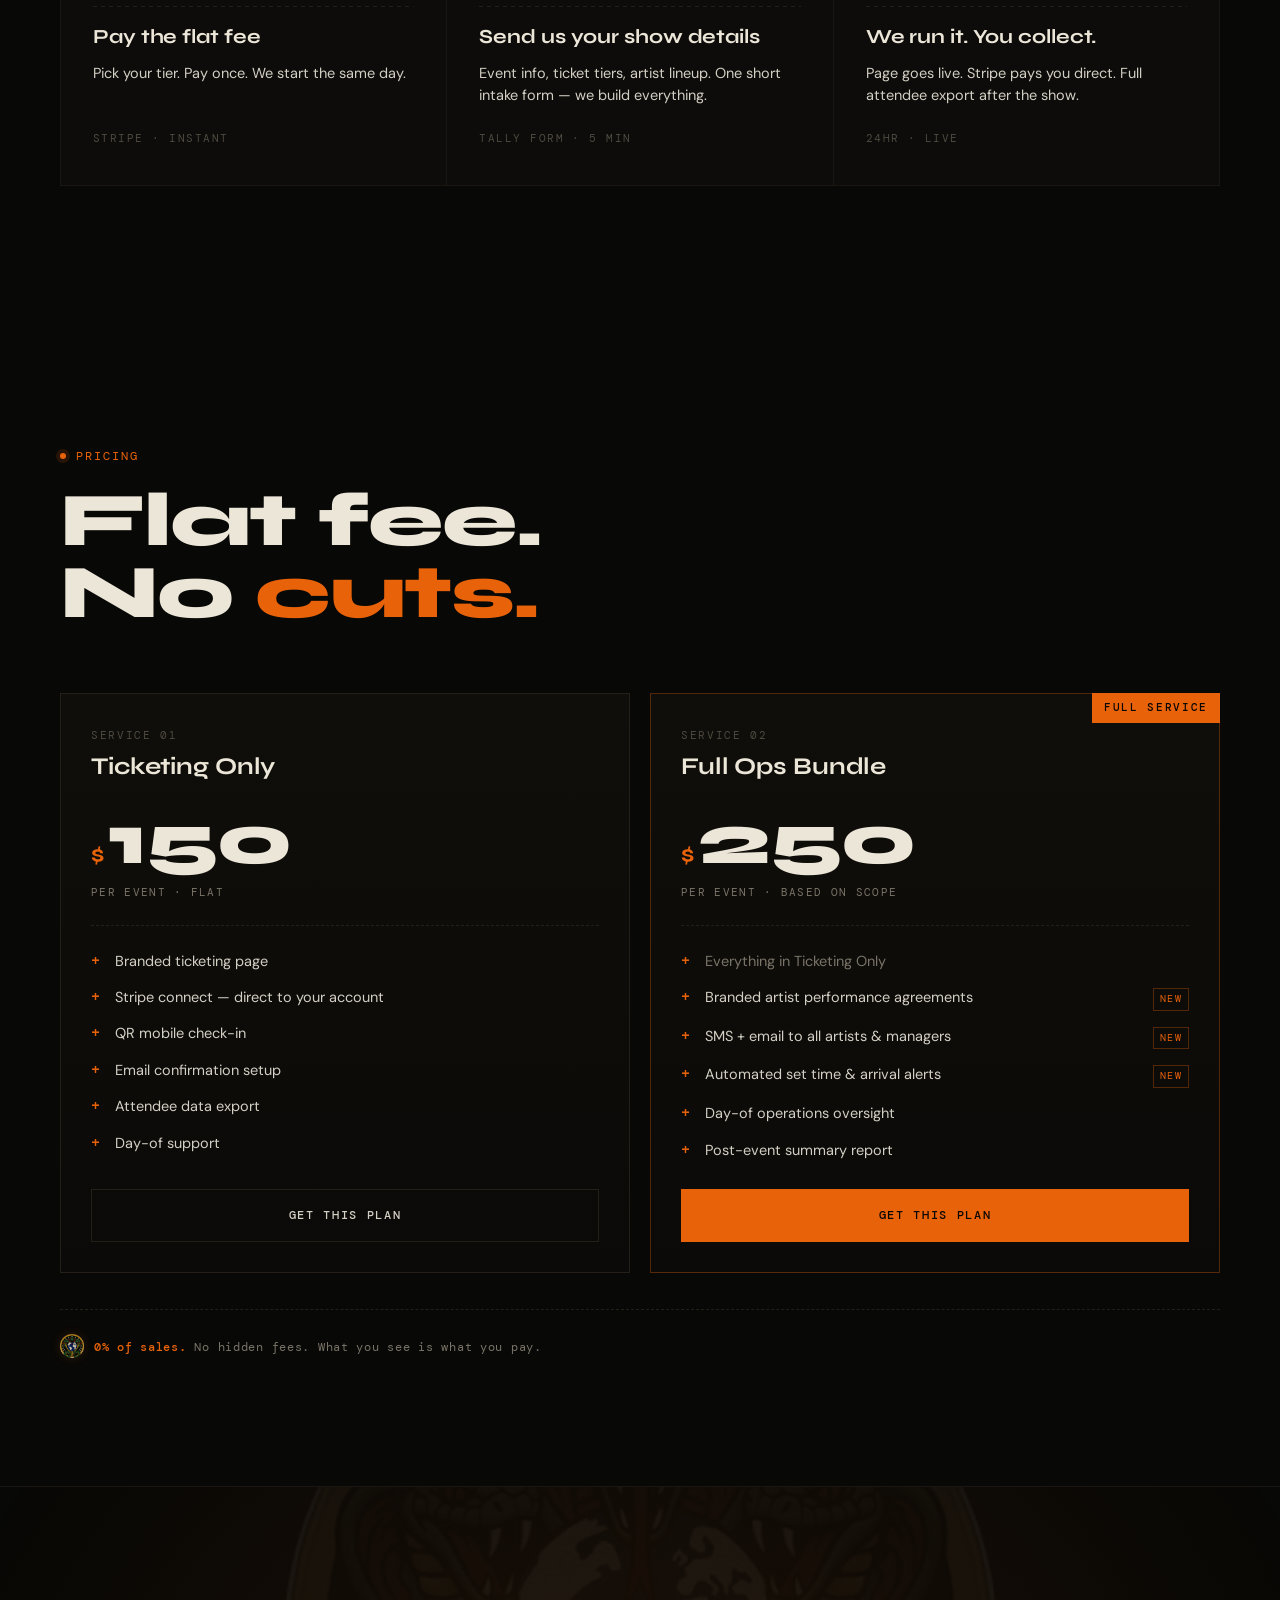
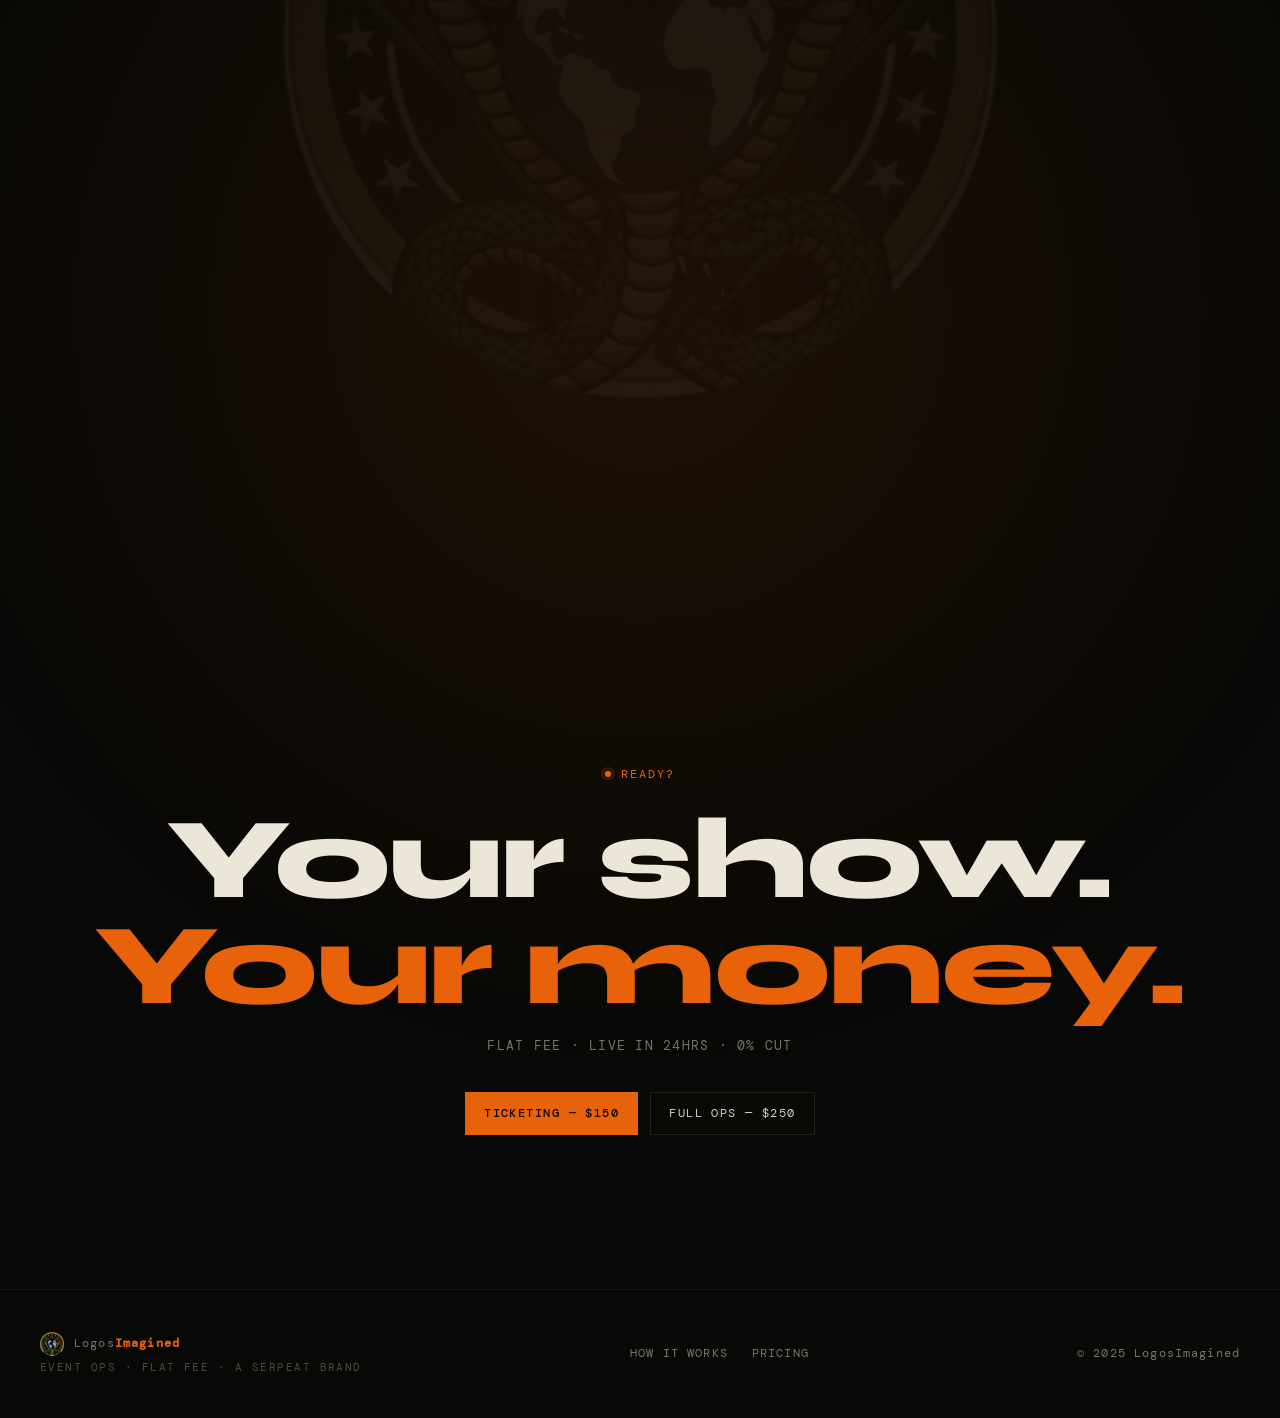
==== commit d7927468: "Redesign: tighter layout, embedded Serpeat logo, fixed double-nav, working tab card, marquee, count-" ====
--- a/index.html
+++ b/index.html
@@ -1,1655 +1,811 @@
-<!DOCTYPE html>
+<!doctype html>
 <html lang="en">
 <head>
-<meta charset="UTF-8">
-<meta name="viewport" content="width=device-width, initial-scale=1.0">
-<title>LogosImagined — Flat-Fee Event Operations</title>
+<meta charset="utf-8" />
+<meta name="viewport" content="width=device-width,initial-scale=1" />
+<title>LogosImagined — Flat-fee event ticketing & ops</title>
+<meta name="description" content="Done-for-you event ticketing and day-of operations. One flat fee. Zero percentage cuts. You keep 100% of ticket revenue." />
+<meta property="og:title" content="LogosImagined — Zero % Cut" />
+<meta property="og:description" content="Flat-fee event ticketing & ops. You keep 100%." />
+<meta name="theme-color" content="#080806" />
+
 <link rel="preconnect" href="https://fonts.googleapis.com">
 <link rel="preconnect" href="https://fonts.gstatic.com" crossorigin>
-<link href="https://fonts.googleapis.com/css2?family=DM+Mono:ital,wght@0,300;0,400;0,500;1,400&family=Syne:wght@400;500;600;700;800&family=DM+Sans:ital,opsz,wght@0,9..40,300;0,9..40,400;0,9..40,500;1,9..40,300&display=swap" rel="stylesheet">
-<link href="https://fonts.googleapis.com/css2?family=Barlow+Condensed:wght@600;700;800;900&display=swap" rel="stylesheet">
+<link href="https://fonts.googleapis.com/css2?family=Syne:wght@500;700;800&family=DM+Sans:wght@400;500;600&family=DM+Mono:wght@400;500&display=swap" rel="stylesheet">
+
 <style>
-  *, *::before, *::after { box-sizing: border-box; margin: 0; padding: 0; }
-
-  :root {
-    --bg: #0a0a0a;
-    --bg-1: #111111;
-    --bg-2: #181818;
-    --bg-3: #1f1f1f;
-    --border: #2a2a2a;
-    --border-hi: #3a3a3a;
-    --text: #f0ece4;
-    --text-2: #888880;
-    --text-3: #444440;
-    --accent: #e8620a;
-    --accent-dim: rgba(232, 98, 10, 0.10);
-    --accent-border: rgba(232, 98, 10, 0.28);
-    --accent-hot: #ff7a1a;
-    --green: #4a7c3f;
-    --green-dim: rgba(74, 124, 63, 0.12);
-    --green-border: rgba(74, 124, 63, 0.3);
-    --green-text: #6aaa5a;
-    --mono: 'DM Mono', monospace;
-    --display: 'Barlow Condensed', sans-serif;
-    --body: 'DM Sans', sans-serif;
-  }
-
-  html { scroll-behavior: smooth; }
-
-  body {
-    background: var(--bg);
-    color: var(--text);
-    font-family: var(--body);
-    font-size: 14px;
-    line-height: 1.6;
-    -webkit-font-smoothing: antialiased;
-    overflow-x: hidden;
-    position: relative;
-  }
-
-  /* grain overlay */
-  body::before {
-    content: '';
-    position: fixed;
-    inset: 0;
-    z-index: 999;
-    pointer-events: none;
-    opacity: 0.055;
-    background-image: url("data:image/svg+xml,%3Csvg viewBox='0 0 256 256' xmlns='http://www.w3.org/2000/svg'%3E%3Cfilter id='noise'%3E%3CfeTurbulence type='fractalNoise' baseFrequency='0.9' numOctaves='4' stitchTiles='stitch'/%3E%3C/filter%3E%3Crect width='100%25' height='100%25' filter='url(%23noise)'/%3E%3C/svg%3E");
-    background-size: 160px 160px;
-  }
-
-  .splatter-layer {
-    position: fixed;
-    inset: 0;
-    z-index: 1;
-    pointer-events: none;
-    overflow: hidden;
-  }
-  .splatter-layer span {
-    position: absolute;
-    display: block;
-    border-radius: 50%;
-    filter: blur(40px);
-  }
-  .splatter-layer span:nth-child(1) { width: 220px; height: 220px; top: 10%; left: -60px; background: rgba(232,98,10,0.05); }
-  .splatter-layer span:nth-child(2) { width: 140px; height: 140px; top: 18%; right: 8%; background: rgba(240,236,228,0.04); }
-  .splatter-layer span:nth-child(3) { width: 90px; height: 90px; top: 52%; left: 16%; background: rgba(232,98,10,0.04); }
-  .splatter-layer span:nth-child(4) { width: 240px; height: 240px; right: -80px; bottom: 22%; background: rgba(240,236,228,0.03); }
-  .splatter-layer span:nth-child(5) { width: 170px; height: 170px; left: 45%; bottom: 8%; background: rgba(232,98,10,0.06); }
-  .splatter-layer span:nth-child(6) { width: 80px; height: 80px; top: 68%; right: 26%; background: rgba(240,236,228,0.04); }
-  .sharp-splatter-layer {
-    position: absolute;
-    inset: 0;
-    z-index: 1;
-    pointer-events: none;
-    overflow: hidden;
-  }
-  .sharp-splatter-layer span {
-    position: absolute;
-    display: block;
-    background: rgba(240, 236, 228, 0.04);
-  }
-  .sharp-splatter-layer span:first-child {
-    width: 180px;
-    height: 140px;
-    top: 120px;
-    right: 5vw;
-    clip-path: polygon(12% 34%, 30% 8%, 62% 0, 69% 31%, 96% 24%, 76% 48%, 100% 68%, 54% 100%, 39% 72%, 11% 88%, 24% 58%, 0 50%);
-  }
-  .sharp-splatter-layer span:last-child {
-    width: 220px;
-    height: 170px;
-    left: -42px;
-    bottom: 8%;
-    clip-path: polygon(8% 22%, 31% 14%, 42% 0, 52% 24%, 82% 10%, 100% 52%, 68% 61%, 75% 96%, 49% 76%, 26% 100%, 0 72%, 18% 48%);
-  }
-
-  /* ── NAV ── */
-  nav {
-    position: fixed;
-    top: 0; left: 0; right: 0;
-    z-index: 100;
-    display: flex;
-    align-items: center;
-    justify-content: space-between;
-    padding: 18px 48px;
-    border-bottom: 1px solid transparent;
-    transition: border-color 0.3s, background 0.3s, backdrop-filter 0.3s;
-  }
-  nav.scrolled {
-    border-color: var(--border);
-    background: rgba(10,10,10,0.9);
-    backdrop-filter: blur(16px);
-  }
-  .nav-logo {
-    font-family: var(--mono);
-    font-size: 13px;
-    font-weight: 500;
-    letter-spacing: 0.08em;
-    text-transform: uppercase;
-    color: var(--text);
-    text-decoration: none;
-  }
-  .nav-logo::before {
-    content: '»';
-    color: var(--accent);
-    font-size: 14px;
-    margin-right: 6px;
-  }
-  .nav-logo span { color: var(--accent); }
-  .nav-links {
-    display: flex;
-    gap: 32px;
-    list-style: none;
-  }
-  .nav-links a {
-    font-family: var(--mono);
-    font-size: 11px;
-    color: var(--text-3);
-    text-decoration: none;
-    letter-spacing: 0.1em;
-    text-transform: uppercase;
-    transition: color 0.2s;
-  }
-  .nav-links a:hover { color: var(--text-2); }
-  .nav-cta {
-    font-family: var(--mono);
-    font-size: 11px;
-    font-weight: 500;
-    color: var(--bg) !important;
-    background: var(--accent);
-    padding: 7px 18px;
-    border-radius: 2px;
-    transition: background 0.2s !important;
-    letter-spacing: 0.08em;
-    text-transform: uppercase;
-  }
-  .nav-cta:hover { background: var(--accent-hot) !important; color: var(--bg) !important; }
-
-  .marquee-ticker {
-    position: fixed;
-    top: 58px;
-    left: 0;
-    right: 0;
-    z-index: 90;
-    overflow: hidden;
-    border-bottom: 1px solid var(--border);
-    background: rgba(10,10,10,0.82);
-    backdrop-filter: blur(12px);
-  }
-  .marquee-track {
-    display: flex;
-    width: max-content;
-    animation: marquee-scroll 24s linear infinite;
-  }
-  .marquee-track span {
-    flex: 0 0 auto;
-    padding: 8px 0;
-    font-family: var(--mono);
-    font-size: 10px;
-    letter-spacing: 0.18em;
-    text-transform: uppercase;
-    color: var(--text-3);
-    white-space: nowrap;
-  }
-  @keyframes marquee-scroll {
-    from { transform: translateX(0); }
-    to { transform: translateX(-50%); }
-  }
-
-  /* ── SHARED ── */
-  .container { max-width: 1120px; margin: 0 auto; padding: 0 48px; }
-  .label {
-    font-family: var(--mono);
-    font-size: 11px;
-    letter-spacing: 0.22em;
-    text-transform: uppercase;
-    color: var(--accent);
-    display: block;
-    margin-bottom: 20px;
-  }
-  section { padding: 112px 0; }
-  .section-divider {
-    position: relative;
-    height: 1px;
-    margin: 0 auto;
-    max-width: 1120px;
-    background: var(--border);
-  }
-  .section-divider span {
-    position: absolute;
-    top: 50%;
-    left: 50%;
-    transform: translate(-50%, -50%);
-    color: var(--accent);
-    opacity: 0.4;
-    font-size: 10px;
-    line-height: 1;
-    background: var(--bg);
-    padding: 0 14px;
-  }
-
-  /* ── HERO ── */
-  #hero {
-    min-height: 100vh;
-    display: flex;
-    align-items: center;
-    position: relative;
-    overflow: hidden;
-    padding: 0;
-  }
-  #hero::before {
-    content: '';
-    position: absolute;
-    left: -10vw;
-    top: 34%;
-    width: 120vw;
-    height: 1px;
-    background: var(--accent);
-    opacity: 0.12;
-    transform: rotate(15deg);
-    transform-origin: center;
-    pointer-events: none;
-  }
-  .hero-grid {
-    position: absolute;
-    inset: 0;
+  /* -------- tokens -------- */
+  :root{
+    --bg:#080806;
+    --bg-2:#0d0c0a;
+    --accent:#e8620a;
+    --accent-soft:rgba(232,98,10,.14);
+    --accent-line:rgba(232,98,10,.32);
+    --text:#d4cfc4;
+    --text-strong:#ece6d8;
+    --muted:#7a7468;
+    --muted-2:#4f4a40;
+    --border:#242018;
+    --border-2:#1a1712;
+    --display:'Syne',ui-sans-serif,system-ui,sans-serif;
+    --body:'DM Sans',ui-sans-serif,system-ui,sans-serif;
+    --mono:'DM Mono',ui-monospace,monospace;
+    --maxw:1240px;
+    --pad:clamp(20px,4vw,40px);
+    --logo:url("[data-uri]");
+  }
+
+  *,*::before,*::after{box-sizing:border-box}
+  html{scroll-behavior:smooth;-webkit-text-size-adjust:100%}
+  body{
+    margin:0;
+    font-family:var(--body);
+    background:var(--bg);
+    color:var(--text);
+    line-height:1.55;
+    font-size:16px;
+    -webkit-font-smoothing:antialiased;
+    overflow-x:hidden;
+  }
+  body::before{
+    /* faint grid background, hero-only via mask */
+    content:"";
+    position:fixed;inset:0;
     background-image:
-      linear-gradient(rgba(232,98,10,0.035) 1px, transparent 1px),
-      linear-gradient(90deg, rgba(232,98,10,0.035) 1px, transparent 1px);
-    background-size: 48px 48px;
-    mask-image: radial-gradient(ellipse 70% 55% at 40% 50%, black 20%, transparent 100%);
-  }
-  .hero-glow {
-    position: absolute;
-    top: -180px; left: 30%;
-    transform: translateX(-50%);
-    width: 900px; height: 700px;
-    background: radial-gradient(ellipse, rgba(232,98,10,0.07) 0%, transparent 65%);
-    pointer-events: none;
-  }
-  .hero-glow::after {
-    content: '';
-    position: absolute;
-    top: 120px;
-    right: -35vw;
-    width: 620px;
-    height: 520px;
-    background: radial-gradient(ellipse, rgba(59,127,255,0.05) 0%, transparent 68%);
-    pointer-events: none;
-  }
-  .hero-content {
-    position: relative;
-    z-index: 2;
-    max-width: 1120px;
-    margin: 0 auto;
-    padding: 0 48px;
-    padding-top: 120px;
-  }
-  .hero-tag {
-    display: inline-flex;
-    align-items: center;
-    gap: 8px;
-    font-family: var(--mono);
-    font-size: 10px;
-    color: var(--accent);
-    letter-spacing: 0.16em;
-    text-transform: uppercase;
-    border: 1px solid var(--accent-border);
-    background: var(--accent-dim);
-    padding: 6px 12px;
-    border-radius: 2px;
-    margin-bottom: 36px;
-  }
-  .hero-tag::before {
-    content: '»';
-    display: block;
-    color: var(--accent);
-    font-size: 13px;
-    line-height: 1;
-    animation: none;
-  }
-  @keyframes pulse {
-    0%,100% { opacity: 1; }
-    50% { opacity: 0.2; }
-  }
-  h1 {
-    font-family: var(--display);
-    font-size: clamp(52px, 8vw, 96px);
-    font-weight: 900;
-    line-height: 1.0;
-    letter-spacing: -0.04em;
-    text-transform: uppercase;
-    color: var(--text);
-    margin-bottom: 24px;
-    max-width: 860px;
-  }
-  h1 em {
-    font-style: normal;
-    color: var(--accent);
-    position: relative;
-  }
-  .hero-sub {
-    font-family: var(--body);
-    font-size: 16px;
-    font-weight: 300;
-    color: var(--text-2);
-    margin-bottom: 48px;
-    max-width: 500px;
-    line-height: 1.6;
-  }
-  .hero-ctas {
-    display: flex;
-    gap: 12px;
-    flex-wrap: wrap;
-    margin-bottom: 72px;
-  }
-  .btn-primary {
-    font-family: var(--mono);
-    font-size: 11px;
-    font-weight: 500;
-    background: var(--accent);
-    color: var(--bg);
-    border: none;
-    padding: 13px 28px;
-    border-radius: 2px;
-    cursor: pointer;
-    text-decoration: none;
-    display: inline-block;
-    transition: background 0.2s, transform 0.2s;
-    letter-spacing: 0.1em;
-    text-transform: uppercase;
-  }
-  .btn-primary:hover { background: var(--accent-hot); transform: translateY(-1px); }
-  .btn-secondary {
-    font-family: var(--mono);
-    font-size: 11px;
-    font-weight: 400;
-    background: transparent;
-    color: var(--text-3);
-    border: 1px solid var(--border-hi);
-    padding: 13px 28px;
-    border-radius: 2px;
-    cursor: pointer;
-    text-decoration: none;
-    display: inline-block;
-    transition: border-color 0.2s, color 0.2s, transform 0.2s;
-    letter-spacing: 0.1em;
-    text-transform: uppercase;
-  }
-  .btn-secondary:hover {
-    border-color: var(--text-3);
-    color: var(--text);
-    transform: translateY(-1px);
-  }
-  .hero-stat-row {
-    display: flex;
-    gap: 16px;
-    border-top: 1px solid var(--border);
-    padding-top: 40px;
-  }
-  .hero-stat {
-    border: 1px solid var(--border-hi);
-    border-radius: 4px;
-    padding: 20px 24px;
-    background: var(--bg-1);
-    transition: border-color 0.3s, box-shadow 0.3s;
-  }
-  .hero-stat:hover {
-    border-color: var(--accent-border);
-    box-shadow: 0 0 24px rgba(232,98,10,0.06);
-  }
-  .hero-stat-val {
-    font-family: var(--display);
-    font-size: 32px;
-    font-weight: 800;
-    color: var(--text);
-    letter-spacing: -0.04em;
-  }
-  .hero-stat-val span { color: var(--accent); }
-  .hero-stat-label {
-    font-family: var(--mono);
-    font-size: 12px;
-    color: var(--text-3);
-    letter-spacing: 0.06em;
-    text-transform: uppercase;
-    margin-top: 4px;
-  }
-
-  /* ── PROBLEM ── */
-  #problem { background: var(--bg); }
-  .section-head { margin-bottom: 72px; }
-  .section-head h2 {
-    font-family: var(--display);
-    font-size: clamp(32px, 4vw, 52px);
-    font-weight: 700;
-    letter-spacing: -0.03em;
-    color: var(--text);
-    line-height: 1.1;
-    max-width: 620px;
-  }
-  .section-head p {
-    color: var(--text-2);
-    font-size: 15px;
-    font-weight: 300;
-    margin-top: 16px;
-    max-width: 480px;
-    line-height: 1.6;
-  }
-  .problem-grid {
-    display: grid;
-    grid-template-columns: repeat(3, 1fr);
-    gap: 1px;
-    background: var(--border);
-    border: 1px solid var(--border);
-    border-radius: 2px;
-    overflow: hidden;
-  }
-  .problem-card {
-    background: var(--bg-1);
-    padding: 48px 40px;
-    position: relative;
-    transition: background 0.3s;
-  }
-  .problem-card:hover { background: var(--bg-2); }
-  .problem-card-num {
-    font-family: var(--mono);
-    font-size: 11px;
-    color: var(--text-3);
-    letter-spacing: 0.12em;
-    margin-bottom: 28px;
-    display: block;
-  }
-  .problem-stat {
-    font-family: var(--display);
-    font-size: 56px;
-    font-weight: 900;
-    letter-spacing: -0.05em;
-    color: var(--accent);
-    margin-bottom: 12px;
-    line-height: 1;
-  }
-  .problem-card h3 {
-    font-family: var(--display);
-    font-size: 20px;
-    font-weight: 600;
-    letter-spacing: -0.02em;
-    color: var(--text);
-    margin-bottom: 14px;
-  }
-  .problem-card p {
-    font-size: 15px;
-    color: var(--text-2);
-    font-weight: 300;
-    line-height: 1.65;
-  }
-  .problem-card p strong { color: var(--text); font-weight: 500; }
-  .accent-rule {
-    width: 32px; height: 2px;
-    background: var(--accent);
-    margin-bottom: 24px;
-    opacity: 0.6;
-  }
-
-  /* ── HOW IT WORKS ── */
-  #how-it-works { background: var(--bg-1); border-top: 1px solid var(--border); border-bottom: 1px solid var(--border); }
-  .steps { display: grid; grid-template-columns: repeat(3,1fr); gap: 0; position: relative; }
-  .steps::before {
-    content: '';
-    position: absolute;
-    top: 48px; left: calc(33.33% / 2 + 16px); right: calc(33.33% / 2 + 16px);
-    height: 1px;
-    background: linear-gradient(90deg, var(--accent), var(--accent));
-    opacity: 0.25;
-  }
-  .step {
-    padding: 0 40px 0 0;
-    position: relative;
-  }
-  .step:not(:last-child)::after {
-    content: '';
-    position: absolute;
-    top: 0; right: 0;
-    width: 1px; height: 100%;
-    background: var(--border);
-  }
-  .step:not(:first-child) { padding-left: 40px; }
-  .step-num {
-    width: 48px; height: 48px;
-    border: 1px solid var(--accent-border);
-    background: var(--accent-dim);
-    border-radius: 4px;
-    display: flex;
-    align-items: center;
-    justify-content: center;
-    font-family: var(--mono);
-    font-size: 18px;
-    font-weight: 500;
-    color: var(--accent);
-    margin-bottom: 32px;
-    letter-spacing: -0.04em;
-  }
-  .step h3 {
-    font-family: var(--display);
-    font-size: 22px;
-    font-weight: 700;
-    letter-spacing: -0.02em;
-    color: var(--text);
-    margin-bottom: 14px;
-    line-height: 1.2;
-  }
-  .step p {
-    font-size: 15px;
-    color: var(--text-2);
-    font-weight: 300;
-    line-height: 1.7;
-  }
-  .step-detail {
-    margin-top: 24px;
-    font-family: var(--mono);
-    font-size: 12px;
-    color: var(--text-3);
-    letter-spacing: 0.04em;
-    border-left: 2px solid var(--accent-border);
-    padding-left: 14px;
-    line-height: 1.8;
-  }
-
-  /* ── PRICING ── */
-  #pricing { }
-  .pricing-grid {
-    display: grid;
-    grid-template-columns: repeat(2, 1fr);
-    gap: 16px;
-    max-width: 760px;
-  }
-  .pricing-card {
-    border: 1px solid var(--border);
-    border-radius: 2px;
-    padding: 40px 36px;
-    background: var(--bg-1);
-    position: relative;
-    transition: border-color 0.3s, transform 0.3s;
-    display: flex;
-    flex-direction: column;
-  }
-  .pricing-card:hover {
-    border-color: var(--border-hi);
-    transform: translateY(-4px);
-  }
-  .pricing-card.featured {
-    border-color: var(--accent-border);
-    border-top: 2px solid var(--accent);
-    background: var(--bg-2);
-  }
-  .pricing-card.featured::before {
-    content: 'MOST POPULAR';
-    position: absolute;
-    top: -1px; right: 24px;
-    font-family: var(--mono);
-    font-size: 10px;
-    letter-spacing: 0.14em;
-    color: var(--bg);
-    background: var(--accent);
-    padding: 4px 10px;
-    border-radius: 0 0 4px 4px;
-  }
-  .pricing-label {
-    font-family: var(--mono);
-    font-size: 11px;
-    letter-spacing: 0.1em;
-    text-transform: uppercase;
-    color: var(--text-3);
-    margin-bottom: 20px;
-  }
-  .pricing-name {
-    font-family: var(--display);
-    font-size: 24px;
-    font-weight: 700;
-    letter-spacing: -0.03em;
-    color: var(--text);
-    margin-bottom: 8px;
-  }
-  .pricing-price {
-    font-family: var(--display);
-    font-size: 52px;
-    font-weight: 800;
-    letter-spacing: -0.05em;
-    color: var(--text);
-    line-height: 1;
-    margin-bottom: 4px;
-  }
-  .pricing-price sup {
-    font-size: 24px;
-    vertical-align: super;
-    font-weight: 600;
-  }
-  .pricing-price-note {
-    font-family: var(--mono);
-    font-size: 12px;
-    color: var(--text-3);
-    margin-bottom: 32px;
-  }
-  .pricing-divider {
-    height: 1px;
-    background: var(--border);
-    margin-bottom: 28px;
-  }
-  .pricing-features {
-    list-style: none;
-    flex: 1;
-    margin-bottom: 32px;
-  }
-  .pricing-features li {
-    font-size: 14px;
-    font-weight: 300;
-    color: var(--text-2);
-    padding: 8px 0;
-    display: flex;
-    align-items: flex-start;
-    gap: 10px;
-    border-bottom: 1px solid var(--border);
-  }
-  .pricing-features li:last-child { border-bottom: none; }
-  .pricing-features li::before {
-    content: '+';
-    font-family: var(--mono);
-    font-size: 14px;
-    color: var(--accent);
-    flex-shrink: 0;
-    margin-top: 1px;
-  }
-  .pricing-no-fees {
-    text-align: center;
-    font-family: var(--mono);
-    font-size: 12px;
-    color: var(--text-3);
-    letter-spacing: 0.06em;
-    margin-top: 48px;
-    padding-top: 32px;
-    border-top: 1px solid var(--border);
-  }
-  .pricing-no-fees strong { color: var(--accent); }
-  .pricing-live {
-    display: inline-flex;
-    align-items: center;
-    gap: 8px;
-    font-family: var(--mono);
-    font-size: 10px;
-    letter-spacing: 0.14em;
-    text-transform: uppercase;
-    color: var(--green-text);
-    border: 1px solid var(--green-border);
-    background: var(--green-dim);
-    border-radius: 2px;
-    padding: 5px 9px;
-    margin-bottom: 16px;
-  }
-  .pricing-live::before {
-    content: '';
-    width: 6px;
-    height: 6px;
-    border-radius: 50%;
-    background: var(--green);
-    box-shadow: 0 0 12px rgba(34,197,94,0.36);
-  }
-  .pricing-fine-print {
-    margin-top: 12px;
-    text-align: center;
-    font-family: var(--mono);
-    font-size: 11px;
-    letter-spacing: 0.06em;
-    color: var(--text-3);
-  }
-
-  /* ── HI.EVENTS ── */
-  #integration { background: var(--bg-1); border-top: 1px solid var(--border); border-bottom: 1px solid var(--border); }
-  .integration-layout {
-    display: grid;
-    grid-template-columns: 1fr 1fr;
-    gap: 80px;
-    align-items: start;
-  }
-  .integration-features {
-    margin-top: 40px;
-    display: flex;
-    flex-direction: column;
-    gap: 24px;
-  }
-  .int-feat {
-    display: flex;
-    gap: 18px;
-    align-items: flex-start;
-  }
-  .int-feat-icon {
-    width: 36px; height: 36px;
-    border: 1px solid var(--border-hi);
-    border-radius: 4px;
-    display: flex;
-    align-items: center;
-    justify-content: center;
-    flex-shrink: 0;
-  }
-  .int-feat-icon svg { width: 16px; height: 16px; stroke: var(--accent); fill: none; stroke-width: 1.5; }
-  .int-feat-body h4 {
-    font-family: var(--display);
-    font-size: 16px;
-    font-weight: 600;
-    color: var(--text);
-    margin-bottom: 4px;
-    letter-spacing: -0.01em;
-  }
-  .int-feat-body p {
-    font-size: 14px;
-    color: var(--text-2);
-    font-weight: 300;
-    line-height: 1.65;
-  }
-  .widget-placeholder {
-    border: 1px solid var(--border);
-    border-radius: 2px;
-    overflow: hidden;
-    background: var(--bg-2);
-  }
-  .widget-placeholder-bar {
-    background: var(--bg-3);
-    border-bottom: 1px solid var(--border);
-    padding: 12px 18px;
-    display: flex;
-    align-items: center;
-    gap: 8px;
-  }
-  .dot { width: 10px; height: 10px; border-radius: 50%; background: var(--border-hi); }
-  .widget-placeholder-url {
-    flex: 1;
-    background: var(--bg-2);
-    border: 1px solid var(--border);
-    border-radius: 3px;
-    padding: 4px 10px;
-    font-family: var(--mono);
-    font-size: 11px;
-    color: var(--text-3);
-    letter-spacing: 0.03em;
-  }
-  .widget-placeholder-body {
-    padding: 48px 32px;
-    min-height: 320px;
-    display: flex;
-    flex-direction: column;
-    align-items: center;
-    justify-content: center;
-    text-align: center;
-  }
-  .widget-icon-placeholder {
-    width: 56px; height: 56px;
-    border: 1px solid var(--accent-border);
-    background: var(--accent-dim);
-    border-radius: 6px;
-    display: flex;
-    align-items: center;
-    justify-content: center;
-    margin-bottom: 20px;
-  }
-  .widget-icon-placeholder svg { width: 24px; height: 24px; stroke: var(--accent); fill: none; stroke-width: 1.5; }
-  .widget-placeholder-body p {
-    font-family: var(--mono);
-    font-size: 12px;
-    color: var(--text-3);
-    letter-spacing: 0.06em;
-    text-transform: uppercase;
-  }
-  .widget-placeholder-body span {
-    font-size: 13px;
-    color: var(--text-2);
-    font-weight: 300;
-    margin-top: 8px;
-    display: block;
-    font-family: var(--body);
-    letter-spacing: 0;
-    text-transform: none;
-  }
-  .widget-placeholder-meta {
-    display: flex;
-    gap: 24px;
-    margin-top: 32px;
-    padding-top: 24px;
-    border-top: 1px solid var(--border);
-    width: 100%;
-    justify-content: center;
-  }
-  .widget-meta-item {
-    font-family: var(--mono);
-    font-size: 11px;
-    color: var(--text-3);
-    text-align: center;
-    letter-spacing: 0.04em;
-  }
-  .widget-meta-item strong {
-    display: block;
-    font-size: 18px;
-    color: var(--text-2);
-    font-weight: 500;
-    letter-spacing: -0.04em;
-    margin-bottom: 2px;
-    font-family: var(--display);
-  }
-
-  /* ── CONTACT ── */
-  #contact { }
-  .contact-layout {
-    display: grid;
-    grid-template-columns: 1fr 1.4fr;
-    gap: 80px;
-    align-items: start;
-  }
-  .contact-info h2 {
-    font-family: var(--display);
-    font-size: clamp(32px, 4vw, 48px);
-    font-weight: 700;
-    letter-spacing: -0.03em;
-    line-height: 1.1;
-    margin-bottom: 20px;
-  }
-  .contact-info p {
-    font-size: 16px;
-    font-weight: 300;
-    color: var(--text-2);
-    line-height: 1.7;
-    margin-bottom: 40px;
-  }
-  .contact-detail {
-    display: flex;
-    flex-direction: column;
-    gap: 14px;
-    margin-top: 32px;
-  }
-  .contact-detail-item {
-    font-family: var(--mono);
-    font-size: 12px;
-    color: var(--text-3);
-    letter-spacing: 0.06em;
-    display: flex;
-    gap: 12px;
-    align-items: center;
-  }
-  .contact-detail-item::before {
-    content: '';
-    display: block;
-    width: 20px; height: 1px;
-    background: var(--accent);
-    opacity: 0.5;
-  }
-  .form-card {
-    background: var(--bg-1);
-    border: 1px solid var(--border);
-    border-radius: 2px;
-    padding: 48px;
-  }
-  .form-row { margin-bottom: 20px; }
-  .form-row label {
-    display: block;
-    font-family: var(--mono);
-    font-size: 11px;
-    letter-spacing: 0.1em;
-    text-transform: uppercase;
-    color: var(--text-3);
-    margin-bottom: 8px;
-  }
-  .form-row input,
-  .form-row select,
-  .form-row textarea {
-    width: 100%;
-    background: var(--bg-2);
-    border: 1px solid var(--border);
-    border-radius: 4px;
-    padding: 13px 16px;
-    font-family: var(--body);
-    font-size: 15px;
-    font-weight: 300;
-    color: var(--text);
-    outline: none;
-    transition: border-color 0.2s;
-    appearance: none;
-    -webkit-appearance: none;
-  }
-  .form-row input:focus,
-  .form-row select:focus,
-  .form-row textarea:focus {
-    border-color: var(--accent-border);
-    background: var(--bg-3);
-  }
-  .form-row textarea { resize: vertical; min-height: 120px; }
-  .form-row select {
-    background-image: url("data:image/svg+xml,%3Csvg xmlns='http://www.w3.org/2000/svg' width='12' height='12' viewBox='0 0 24 24' fill='none' stroke='%235a5a56' stroke-width='2'%3E%3Cpath d='M6 9l6 6 6-6'/%3E%3C/svg%3E");
-    background-repeat: no-repeat;
-    background-position: right 14px center;
-    padding-right: 40px;
-    cursor: pointer;
-  }
-  .form-row select option { background: var(--bg-2); color: var(--text); }
-  .form-grid { display: grid; grid-template-columns: 1fr 1fr; gap: 16px; }
-  .form-submit {
-    width: 100%;
-    font-family: var(--mono);
-    font-size: 14px;
-    font-weight: 500;
-    letter-spacing: 0.04em;
-    background: var(--accent);
-    color: var(--bg);
-    border: none;
-    padding: 16px;
-    border-radius: 4px;
-    cursor: pointer;
-    margin-top: 8px;
-    transition: opacity 0.2s;
-  }
-  .form-submit:hover { opacity: 0.88; }
-
-  /* ── FOOTER ── */
-  footer {
-    border-top: 1px solid var(--border);
-    padding: 48px 0;
-  }
-  .footer-inner {
-    display: flex;
-    align-items: center;
-    justify-content: space-between;
-    flex-wrap: wrap;
-    gap: 24px;
-  }
-  .footer-brand {}
-  .footer-name {
-    font-family: var(--display);
-    font-size: 20px;
-    font-weight: 700;
-    letter-spacing: -0.03em;
-    color: var(--text);
-    margin-bottom: 4px;
-  }
-  .footer-name span { color: var(--accent); }
-  .footer-tagline {
-    font-family: var(--mono);
-    font-size: 12px;
-    color: var(--text-3);
-    letter-spacing: 0.06em;
-  }
-  .footer-links {
-    display: flex;
-    gap: 32px;
-    list-style: none;
-  }
-  .footer-links a {
-    font-family: var(--mono);
-    font-size: 12px;
-    color: var(--text-3);
-    text-decoration: none;
-    letter-spacing: 0.06em;
-    transition: color 0.2s;
-  }
-  .footer-links a:hover { color: var(--text-2); }
-  .footer-copy {
-    font-family: var(--mono);
-    font-size: 11px;
-    color: var(--text-3);
-    letter-spacing: 0.04em;
-  }
-
-  /* ── SOCIAL PROOF ── */
-  #social-proof {
-    border-top: 1px solid var(--border);
-    border-bottom: 1px solid var(--border);
-    background: var(--bg-1);
-    padding: 80px 0;
-  }
-  .social-proof-inner {
-    display: flex;
-    flex-direction: column;
-    align-items: center;
-    text-align: center;
-  }
-  .social-proof-tag {
-    font-family: var(--mono);
-    font-size: 10px;
-    letter-spacing: 0.18em;
-    text-transform: uppercase;
-    color: var(--green-text);
-    border: 1px solid var(--green-border);
-    background: var(--green-dim);
-    padding: 5px 12px;
-    border-radius: 2px;
-    margin-bottom: 48px;
-  }
-  .social-proof-quotes {
-    display: grid;
-    grid-template-columns: repeat(2, 1fr);
-    gap: 24px;
-    width: 100%;
-    max-width: 800px;
-    margin-bottom: 56px;
-    text-align: left;
-  }
-  .quote-card {
-    border: 1px solid var(--border);
-    border-radius: 4px;
-    padding: 28px 32px;
-    background: var(--bg-2);
-    position: relative;
-  }
-  .quote-card::before {
-    content: '"';
-    font-family: var(--display);
-    font-size: 48px;
-    color: var(--accent);
-    opacity: 0.3;
-    line-height: 1;
-    position: absolute;
-    top: 16px; left: 24px;
-  }
-  .quote-text {
-    font-size: 14px;
-    font-weight: 300;
-    color: var(--text-2);
-    line-height: 1.7;
-    margin-top: 20px;
-    margin-bottom: 20px;
-    font-style: italic;
-  }
-  .quote-attr {
-    font-family: var(--mono);
-    font-size: 11px;
-    letter-spacing: 0.08em;
-    color: var(--text-3);
-    text-transform: uppercase;
-  }
-  .quote-attr span {
-    color: var(--accent);
-    margin-right: 8px;
-  }
-  .social-proof-stat-row {
-    display: flex;
-    gap: 56px;
-    border-top: 1px solid var(--border);
-    padding-top: 40px;
-    width: 100%;
-    max-width: 800px;
-    justify-content: center;
-  }
-  .sp-stat { text-align: center; }
-  .sp-stat-val {
-    font-family: var(--display);
-    font-size: 36px;
-    font-weight: 800;
-    letter-spacing: -0.04em;
-    color: var(--text);
-  }
-  .sp-stat-val span { color: var(--accent); }
-  .sp-stat-label {
-    font-family: var(--mono);
-    font-size: 10px;
-    letter-spacing: 0.12em;
-    text-transform: uppercase;
-    color: var(--text-3);
-    margin-top: 4px;
-  }
-
-  /* ── FAQ ── */
-  #faq { }
-  .faq-layout {
-    display: grid;
-    grid-template-columns: 1fr 1.6fr;
-    gap: 80px;
-    align-items: start;
-  }
-  .faq-list {
-    display: flex;
-    flex-direction: column;
-    gap: 2px;
-  }
-  .faq-item {
-    border: 1px solid var(--border);
-    border-radius: 3px;
-    overflow: hidden;
-    background: var(--bg-1);
-  }
-  .faq-question {
-    width: 100%;
-    background: none;
-    border: none;
-    padding: 20px 24px;
-    display: flex;
-    align-items: center;
-    justify-content: space-between;
-    gap: 16px;
-    cursor: pointer;
-    text-align: left;
-  }
-  .faq-question-text {
-    font-family: var(--display);
-    font-size: 15px;
-    font-weight: 600;
-    color: var(--text);
-    letter-spacing: -0.01em;
-    line-height: 1.3;
-  }
-  .faq-icon {
-    width: 20px; height: 20px;
-    border: 1px solid var(--border-hi);
-    border-radius: 2px;
-    display: flex;
-    align-items: center;
-    justify-content: center;
-    flex-shrink: 0;
-    font-family: var(--mono);
-    font-size: 14px;
-    color: var(--accent);
-    transition: background 0.2s;
-  }
-  .faq-item.open .faq-icon { background: var(--accent-dim); }
-  .faq-answer {
-    font-size: 13px;
-    font-weight: 300;
-    color: var(--text-2);
-    line-height: 1.75;
-    padding: 0 24px;
-    max-height: 0;
-    overflow: hidden;
-    transition: max-height 0.35s ease, padding 0.35s ease;
-  }
-  .faq-item.open .faq-answer {
-    max-height: 300px;
-    padding: 0 24px 20px;
-  }
-
-  /* ── SOCIAL PROOF RESPONSIVE ── */
-  @media (max-width: 900px) {
-    .social-proof-quotes { grid-template-columns: 1fr; }
-    .social-proof-stat-row { gap: 32px; flex-wrap: wrap; }
-    .faq-layout { grid-template-columns: 1fr; gap: 40px; }
-  }
-
-  /* ── ANIMATIONS ── */
-  .reveal {
-    opacity: 0;
-    transform: translateY(20px);
-    transition: opacity 0.7s ease, transform 0.7s ease;
-  }
-  .reveal.in-view {
-    opacity: 1;
-    transform: none;
-  }
-  .reveal-delay-1 { transition-delay: 0.1s; }
-  .reveal-delay-2 { transition-delay: 0.2s; }
-  .reveal-delay-3 { transition-delay: 0.3s; }
-
-  /* ── RESPONSIVE ── */
-  @media (max-width: 900px) {
-    nav { padding: 18px 24px; }
-    .marquee-ticker { top: 57px; }
-    .nav-links { display: none; }
-    .container { padding: 0 24px; }
-    section { padding: 80px 0; }
-    .hero-content { padding: 0 24px; padding-top: 100px; }
-    .hero-stat-row { gap: 12px; flex-wrap: wrap; }
-    .hero-stat { flex: 1 1 190px; }
-    .problem-grid { grid-template-columns: 1fr; }
-    .steps { grid-template-columns: 1fr; gap: 48px; }
-    .steps::before { display: none; }
-    .step:not(:last-child)::after { display: none; }
-    .step:not(:first-child) { padding-left: 0; }
-    .step { padding-right: 0; }
-    .pricing-grid { grid-template-columns: 1fr; }
-    .integration-layout { grid-template-columns: 1fr; gap: 48px; }
-    .contact-layout { grid-template-columns: 1fr; gap: 48px; }
-    .form-grid { grid-template-columns: 1fr; }
-    .form-card { padding: 28px; }
-    .footer-inner { flex-direction: column; align-items: flex-start; }
-  }
+      linear-gradient(rgba(255,255,255,.018) 1px,transparent 1px),
+      linear-gradient(90deg,rgba(255,255,255,.018) 1px,transparent 1px);
+    background-size:64px 64px;
+    pointer-events:none;
+    z-index:0;
+    mask-image:radial-gradient(ellipse 1000px 800px at 15% 0%,#000 0%,transparent 70%);
+    -webkit-mask-image:radial-gradient(ellipse 1000px 800px at 15% 0%,#000 0%,transparent 70%);
+  }
+  body::after{
+    /* warm orange glow top-left */
+    content:"";
+    position:fixed;inset:0;
+    background:radial-gradient(circle 600px at 0% -10%,rgba(232,98,10,.10),transparent 60%);
+    pointer-events:none;z-index:0;
+  }
+  main,header,footer{position:relative;z-index:1}
+
+  a{color:inherit;text-decoration:none}
+  button{font:inherit;color:inherit;background:none;border:0;cursor:pointer}
+  img{max-width:100%;display:block}
+
+  /* -------- nav -------- */
+  .nav{
+    position:sticky;top:0;z-index:50;
+    backdrop-filter:blur(10px);
+    -webkit-backdrop-filter:blur(10px);
+    background:rgba(8,8,6,.72);
+    border-bottom:1px solid var(--border-2);
+  }
+  .nav-inner{
+    max-width:var(--maxw);margin:0 auto;padding:18px var(--pad);
+    display:flex;align-items:center;justify-content:space-between;gap:24px;
+  }
+  .brand{
+    display:flex;align-items:center;gap:10px;
+    font-family:var(--mono);font-size:13px;letter-spacing:.08em;text-transform:uppercase;
+    color:var(--text-strong);
+  }
+
+  .brand b{color:var(--accent);font-weight:700}
+  .brand-mark{
+    width:32px;height:32px;flex:0 0 32px;
+    background:var(--logo) center/contain no-repeat;
+    border-radius:50%;
+    filter:drop-shadow(0 0 10px rgba(232,98,10,.28));
+    transition:transform .35s ease,filter .35s ease;
+  }
+  .brand:hover .brand-mark{
+    transform:rotate(8deg) scale(1.05);
+    filter:drop-shadow(0 0 14px rgba(232,98,10,.45));
+  }
+  /* hero watermark (Serpeat emblem) */
+  .hero{position:relative;overflow:hidden}
+  .hero-mark{
+    position:absolute;
+    right:-90px;bottom:-110px;
+    width:clamp(340px,46vw,620px);
+    aspect-ratio:1/1;
+    background:var(--logo) center/contain no-repeat;
+    opacity:.14;
+    pointer-events:none;
+    z-index:0;
+    filter:saturate(.65) contrast(1.05);
+    animation:logoFloat 14s ease-in-out infinite;
+  }
+  @keyframes logoFloat{
+    0%,100%{transform:translateY(0) rotate(0)}
+    50%{transform:translateY(-12px) rotate(-2deg)}
+  }
+  @media (prefers-reduced-motion:reduce){
+    .hero-mark{animation:none}
+  }
+  .hero-grid{position:relative;z-index:1}
+  /* footer mark */
+  .foot-mark{
+    display:inline-block;
+    width:24px;height:24px;
+    background:var(--logo) center/contain no-repeat;
+    vertical-align:middle;margin-right:10px;
+    opacity:.78;
+  }
+  /* closing CTA giant backdrop */
+  .closing{position:relative;overflow:hidden}
+  .closing-mark{
+    position:absolute;left:50%;top:46%;
+    transform:translate(-50%,-50%);
+    width:clamp(420px,58vw,720px);
+    aspect-ratio:1/1;
+    background:var(--logo) center/contain no-repeat;
+    opacity:.045;
+    pointer-events:none;z-index:0;
+    filter:saturate(.4);
+  }
+  .closing > *{position:relative;z-index:1}
+  /* pricing-note seal */
+  .price-seal{
+    display:inline-block;
+    width:24px;height:24px;
+    background:var(--logo) center/contain no-repeat;
+    vertical-align:-7px;margin-right:10px;
+    opacity:.85;
+    filter:drop-shadow(0 0 6px rgba(232,98,10,.2));
+  }
+  .nav-links{display:flex;align-items:center;gap:28px}
+  .nav-links a{
+    font-family:var(--mono);font-size:12px;letter-spacing:.12em;text-transform:uppercase;
+    color:var(--muted);transition:color .18s ease;
+  }
+  .nav-links a:hover{color:var(--text-strong)}
+  .cta{
+    display:inline-flex;align-items:center;gap:8px;
+    padding:11px 18px;
+    background:var(--accent);color:#0a0703;
+    font-family:var(--mono);font-size:12px;letter-spacing:.12em;text-transform:uppercase;font-weight:500;
+    border:1px solid var(--accent);
+    transition:transform .15s ease,background .15s ease;
+  }
+  .cta:hover{background:#ff7321;transform:translateY(-1px)}
+  .cta-ghost{
+    display:inline-flex;align-items:center;gap:8px;
+    padding:11px 18px;
+    background:transparent;color:var(--text);
+    font-family:var(--mono);font-size:12px;letter-spacing:.12em;text-transform:uppercase;
+    border:1px solid var(--border);
+    transition:border-color .15s ease,color .15s ease;
+  }
+  .cta-ghost:hover{border-color:var(--accent-line);color:var(--text-strong)}
+
+  /* -------- hero -------- */
+  .hero{
+    max-width:var(--maxw);margin:0 auto;
+    padding:clamp(56px,9vw,110px) var(--pad) clamp(40px,6vw,72px);
+  }
+  .hero-grid{
+    display:grid;grid-template-columns:1.15fr .85fr;gap:clamp(28px,5vw,72px);
+    align-items:start;
+  }
+  .eyebrow{
+    display:inline-flex;align-items:center;gap:10px;
+    font-family:var(--mono);font-size:12px;letter-spacing:.16em;text-transform:uppercase;
+    color:var(--accent);
+  }
+  .eyebrow::before{
+    content:"";width:6px;height:6px;border-radius:50%;background:var(--accent);
+    box-shadow:0 0 0 4px var(--accent-soft);
+  }
+  h1.hero-h{
+    font-family:var(--display);
+    font-weight:800;
+    font-size:clamp(60px,10.5vw,148px);
+    line-height:.92;
+    letter-spacing:-.02em;
+    color:var(--text-strong);
+    margin:22px 0 24px;
+  }
+  h1.hero-h .cut{
+    display:inline-block;color:var(--accent);
+    position:relative;
+  }
+  h1.hero-h .cut::after{
+    /* highlighter mark behind "Cut." */
+    content:"";position:absolute;left:-.05em;right:-.05em;bottom:.12em;height:.16em;
+    background:var(--accent);opacity:.18;border-radius:2px;
+  }
+  .hero-sub{
+    max-width:46ch;color:var(--text);font-size:clamp(15px,1.4vw,17px);margin:0 0 28px;
+  }
+  .pill{
+    display:inline-flex;align-items:center;gap:10px;
+    padding:9px 14px;
+    border:1px solid var(--border);
+    font-family:var(--mono);font-size:11px;letter-spacing:.14em;text-transform:uppercase;
+    color:var(--muted);
+    margin-bottom:32px;
+  }
+  .pill b{color:var(--accent);font-weight:500;letter-spacing:.14em}
+  .pill::before{
+    content:"";width:6px;height:6px;border-radius:50%;background:var(--accent);
+  }
+
+  .hero-buttons{display:flex;flex-wrap:wrap;gap:12px;margin-bottom:48px}
+
+  .stats{
+    display:grid;grid-template-columns:repeat(3,1fr);gap:24px;
+    padding-top:28px;border-top:1px dashed var(--border);
+    max-width:520px;
+  }
+  .stat-num{
+    font-family:var(--display);font-weight:800;
+    font-size:clamp(32px,4.2vw,46px);line-height:1;
+    color:var(--text-strong);
+  }
+  .stat-num.orange{color:var(--accent)}
+  .stat-label{
+    margin-top:8px;
+    font-family:var(--mono);font-size:10.5px;letter-spacing:.14em;text-transform:uppercase;
+    color:var(--muted);
+  }
+
+  /* -------- hero pricing card -------- */
+  .card{
+    background:linear-gradient(180deg,#100e0a,#0b0a08);
+    border:1px solid var(--border);
+    padding:0;
+    position:sticky;top:96px;
+  }
+  .tabs{display:grid;grid-template-columns:1fr 1fr;border-bottom:1px solid var(--border)}
+  .tab{
+    position:relative;
+    padding:18px 14px;
+    font-family:var(--mono);font-size:11.5px;letter-spacing:.14em;text-transform:uppercase;
+    color:var(--muted);
+    border-right:1px solid var(--border);
+    transition:color .18s ease;
+    text-align:center;
+  }
+  .tab:last-child{border-right:0}
+  .tab[aria-selected="true"]{color:var(--accent)}
+  .tab[aria-selected="true"]::after{
+    content:"";position:absolute;left:0;right:0;bottom:-1px;height:1px;background:var(--accent);
+  }
+  .tab:hover{color:var(--text-strong)}
+
+  .panel{padding:28px 28px 26px;display:none}
+  .panel.is-active{display:block}
+  .service-tag{
+    font-family:var(--mono);font-size:10.5px;letter-spacing:.16em;text-transform:uppercase;
+    color:var(--muted-2);
+  }
+  .service-name{
+    font-family:var(--display);font-weight:700;font-size:24px;letter-spacing:-.005em;
+    color:var(--text-strong);margin:4px 0 18px;
+  }
+  .price{display:flex;align-items:baseline;gap:4px}
+  .price-sym{color:var(--accent);font-family:var(--display);font-weight:700;font-size:24px}
+  .price-amt{font-family:var(--display);font-weight:800;font-size:64px;line-height:1;color:var(--text-strong);letter-spacing:-.02em}
+  .price-cap{
+    margin-top:8px;
+    font-family:var(--mono);font-size:11px;letter-spacing:.12em;text-transform:uppercase;color:var(--muted);
+  }
+  .features{
+    margin:22px 0 0;padding:22px 0 0;border-top:1px solid var(--border);
+    list-style:none;display:grid;gap:14px;
+  }
+  .features li{
+    display:flex;align-items:baseline;gap:10px;
+    font-size:14px;color:var(--text);
+  }
+  .features li::before{
+    content:"";flex:0 0 6px;width:6px;height:6px;border-radius:50%;background:var(--accent);
+    transform:translateY(-2px);
+  }
+  .features li .new{
+    margin-left:auto;
+    font-family:var(--mono);font-size:9.5px;letter-spacing:.14em;text-transform:uppercase;
+    color:var(--accent);border:1px solid var(--accent-line);padding:3px 6px;
+  }
+  .panel-cta{
+    margin-top:22px;display:block;width:100%;text-align:center;
+    padding:15px;background:var(--accent);color:#0a0703;
+    font-family:var(--mono);font-size:12px;letter-spacing:.14em;text-transform:uppercase;font-weight:500;
+    transition:background .15s ease,transform .15s ease;
+  }
+  .panel-cta:hover{background:#ff7321;transform:translateY(-1px)}
+  .panel-foot{
+    margin-top:14px;text-align:center;
+    font-family:var(--mono);font-size:10.5px;letter-spacing:.1em;color:var(--muted-2);
+  }
+
+  /* -------- marquee -------- */
+  .marquee{
+    border-top:1px solid var(--border-2);border-bottom:1px solid var(--border-2);
+    overflow:hidden;
+    background:#0a0907;
+    margin-top:8px;
+  }
+  .marquee-track{
+    display:flex;gap:48px;width:max-content;
+    padding:18px 0;
+    animation:scroll 38s linear infinite;
+  }
+  .marquee span{
+    font-family:var(--mono);font-size:12px;letter-spacing:.18em;text-transform:uppercase;
+    color:var(--muted);white-space:nowrap;
+  }
+  .marquee span b{color:var(--accent);font-weight:500}
+  .marquee .dot{color:var(--muted-2)}
+  @keyframes scroll{
+    from{transform:translateX(0)}
+    to{transform:translateX(-50%)}
+  }
+
+  /* -------- sections -------- */
+  section.block{
+    max-width:var(--maxw);margin:0 auto;
+    padding:clamp(72px,10vw,128px) var(--pad);
+  }
+  .section-head{margin-bottom:clamp(40px,5vw,64px);max-width:760px}
+  .section-head h2{
+    font-family:var(--display);font-weight:800;
+    font-size:clamp(40px,6vw,76px);line-height:.95;letter-spacing:-.02em;
+    color:var(--text-strong);margin:18px 0 0;
+  }
+  .section-head h2 .accent{color:var(--accent)}
+
+  /* -------- how it works -------- */
+  .steps{
+    display:grid;grid-template-columns:repeat(3,1fr);gap:1px;
+    background:var(--border-2);
+    border:1px solid var(--border-2);
+  }
+  .step{
+    background:var(--bg-2);
+    padding:36px 32px 38px;
+    position:relative;
+    min-height:240px;
+    display:flex;flex-direction:column;
+  }
+  .step-num{
+    font-family:var(--display);font-weight:800;
+    font-size:64px;line-height:1;color:#1f1a13;
+    letter-spacing:-.02em;
+  }
+  .step-leader{
+    margin:18px 0 14px;height:1px;
+    background:repeating-linear-gradient(90deg,var(--border) 0 4px,transparent 4px 8px);
+  }
+  .step h3{
+    font-family:var(--display);font-weight:700;font-size:20px;letter-spacing:-.005em;
+    color:var(--text-strong);margin:0 0 10px;
+  }
+  .step p{color:var(--text);margin:0;font-size:14.5px}
+  .step-tag{
+    margin-top:auto;padding-top:24px;
+    font-family:var(--mono);font-size:10.5px;letter-spacing:.14em;text-transform:uppercase;
+    color:var(--muted-2);
+  }
+  .step:hover .step-num{color:var(--accent);transition:color .25s ease}
+
+  /* -------- pricing -------- */
+  .price-grid{
+    display:grid;grid-template-columns:1fr 1fr;gap:20px;
+  }
+  .plan{
+    background:linear-gradient(180deg,#100e0a,#0b0a08);
+    border:1px solid var(--border);
+    padding:34px 30px 30px;
+    position:relative;display:flex;flex-direction:column;
+  }
+  .plan.featured{border-color:var(--accent-line)}
+  .plan.featured::before{
+    content:"FULL SERVICE";
+    position:absolute;top:-1px;right:-1px;
+    background:var(--accent);color:#0a0703;
+    padding:7px 12px;
+    font-family:var(--mono);font-size:10.5px;letter-spacing:.16em;font-weight:500;
+  }
+  .plan .service-name{margin-bottom:18px}
+  .plan-price{display:flex;align-items:baseline;gap:4px}
+  .plan-price .price-amt{font-size:72px}
+  .plan-features{
+    margin:24px 0 28px;padding:24px 0 0;border-top:1px dashed var(--border);
+    list-style:none;display:grid;gap:14px;
+  }
+  .plan-features li{
+    display:flex;align-items:baseline;gap:10px;font-size:14.5px;
+  }
+  .plan-features li::before{
+    content:"+";color:var(--accent);font-family:var(--mono);font-weight:500;flex:0 0 14px;
+  }
+  .plan-features li.muted{color:var(--muted)}
+  .plan-features li .new{
+    margin-left:auto;
+    font-family:var(--mono);font-size:9.5px;letter-spacing:.14em;text-transform:uppercase;
+    color:var(--accent);border:1px solid var(--accent-line);padding:3px 6px;
+  }
+  .plan-cta{
+    margin-top:auto;display:block;text-align:center;
+    padding:16px;
+    font-family:var(--mono);font-size:12px;letter-spacing:.14em;text-transform:uppercase;font-weight:500;
+    border:1px solid var(--border);
+    color:var(--text);
+    transition:border-color .15s ease,color .15s ease;
+  }
+  .plan-cta:hover{border-color:var(--accent-line);color:var(--text-strong)}
+  .plan.featured .plan-cta{
+    background:var(--accent);color:#0a0703;border-color:var(--accent);
+  }
+  .plan.featured .plan-cta:hover{background:#ff7321}
+
+  .price-note{
+    margin-top:36px;padding-top:24px;border-top:1px dashed var(--border);
+    font-family:var(--mono);font-size:12px;letter-spacing:.06em;color:var(--muted);
+  }
+  .price-note b{color:var(--accent);font-weight:500}
+
+  /* -------- closing cta -------- */
+  .closing{
+    text-align:center;
+    padding:clamp(96px,12vw,160px) var(--pad);
+    background:radial-gradient(circle at 50% 30%,rgba(232,98,10,.10),transparent 65%);
+    border-top:1px solid var(--border-2);
+  }
+  .closing h2{
+    font-family:var(--display);font-weight:800;
+    font-size:clamp(56px,9vw,128px);line-height:.92;letter-spacing:-.02em;
+    color:var(--text-strong);margin:22px 0 18px;
+  }
+  .closing h2 .accent{color:var(--accent);display:block}
+  .closing-sub{
+    color:var(--muted);font-family:var(--mono);font-size:12.5px;letter-spacing:.1em;text-transform:uppercase;
+    margin-bottom:36px;
+  }
+  .closing-buttons{display:inline-flex;flex-wrap:wrap;gap:12px;justify-content:center}
+
+  /* -------- footer -------- */
+  footer{
+    border-top:1px solid var(--border-2);
+    padding:42px var(--pad);
+  }
+  .foot-inner{
+    max-width:var(--maxw);margin:0 auto;
+    display:flex;align-items:center;justify-content:space-between;gap:24px;flex-wrap:wrap;
+    font-family:var(--mono);font-size:11.5px;letter-spacing:.1em;color:var(--muted);
+  }
+  .foot-brand b{color:var(--accent)}
+  .foot-tag{font-size:10.5px;letter-spacing:.14em;text-transform:uppercase;color:var(--muted-2);margin-top:4px}
+  .foot-links{display:flex;gap:24px;text-transform:uppercase}
+  .foot-links a:hover{color:var(--text-strong)}
+
+  /* -------- scroll reveals -------- */
+  .reveal{opacity:0;transform:translateY(14px);transition:opacity .7s ease,transform .7s ease}
+  .reveal.in{opacity:1;transform:none}
+
+  /* -------- responsive -------- */
+  @media (max-width:980px){
+    .hero-grid{grid-template-columns:1fr}
+    .card{position:static;margin-top:24px}
+    .steps{grid-template-columns:1fr}
+    .price-grid{grid-template-columns:1fr}
+    .stats{max-width:none}
+    .nav-links a[data-mobile-hide]{display:none}
+  }
+  @media (max-width:540px){
+    .nav-links{gap:14px}
+    .nav-links a{font-size:11px;letter-spacing:.1em}
+    .cta,.cta-ghost{padding:10px 14px;font-size:11px}
+    .stats{grid-template-columns:repeat(3,1fr);gap:14px}
+    .stat-num{font-size:30px}
+    .step{padding:30px 24px}
+  }
+
+  /* reduced motion */
+  @media (prefers-reduced-motion:reduce){
+    html{scroll-behavior:auto}
+    .marquee-track{animation:none}
+    .reveal{opacity:1;transform:none;transition:none}
+    *{transition-duration:.001ms !important;animation-duration:.001ms !important}
+  }
+
+  /* focus */
+  :focus-visible{outline:2px solid var(--accent);outline-offset:3px}
 </style>
 </head>
 <body>
-<div class="splatter-layer" aria-hidden="true">
-  <span></span>
-  <span></span>
-  <span></span>
-  <span></span>
-  <span></span>
-  <span></span>
-</div>
-<div class="sharp-splatter-layer" aria-hidden="true">
-  <span></span>
-  <span></span>
-</div>
-
-<nav id="main-nav">
-  <a href="#" class="nav-logo">Logos<span>Imagined</span></a>
-  <ul class="nav-links">
-    <li><a href="#problem">Problem</a></li>
-    <li><a href="#how-it-works">How It Works</a></li>
-    <li><a href="#pricing">Pricing</a></li>
-    <li><a href="#faq">FAQ</a></li>
-    <li><a href="#contact" class="nav-cta">Get Started</a></li>
-  </ul>
-</nav>
-<div class="marquee-ticker" aria-hidden="true">
-  <div class="marquee-track">
-    <span>FLAT FEE&nbsp;&nbsp;·&nbsp;&nbsp;NO CUTS&nbsp;&nbsp;·&nbsp;&nbsp;24HR SETUP&nbsp;&nbsp;·&nbsp;&nbsp;STRIPE DIRECT&nbsp;&nbsp;·&nbsp;&nbsp;QR CHECK-IN&nbsp;&nbsp;·&nbsp;&nbsp;ZERO PLATFORM FEES&nbsp;&nbsp;·&nbsp;&nbsp;</span>
-    <span>FLAT FEE&nbsp;&nbsp;·&nbsp;&nbsp;NO CUTS&nbsp;&nbsp;·&nbsp;&nbsp;24HR SETUP&nbsp;&nbsp;·&nbsp;&nbsp;STRIPE DIRECT&nbsp;&nbsp;·&nbsp;&nbsp;QR CHECK-IN&nbsp;&nbsp;·&nbsp;&nbsp;ZERO PLATFORM FEES&nbsp;&nbsp;·&nbsp;&nbsp;</span>
+
+<header class="nav">
+  <div class="nav-inner">
+    <a href="#top" class="brand" aria-label="LogosImagined home">
+      <span class="brand-mark" aria-hidden="true"></span>
+      Logos<b>Imagined</b>
+    </a>
+    <nav class="nav-links" aria-label="Primary">
+      <a href="#how" data-mobile-hide>How it works</a>
+      <a href="#pricing" data-mobile-hide>Pricing</a>
+      <a href="#pricing" class="cta">Get started</a>
+    </nav>
   </div>
-</div>
-
-<!-- ── HERO ── -->
-<section id="hero">
-  <div class="hero-grid"></div>
-  <div class="hero-glow"></div>
-  <div class="hero-content">
-    <div class="hero-tag">Flat-Fee Event Operations</div>
-    <h1>Keep every dollar<br><em>you earned.</em></h1>
-    <p class="hero-sub">Professional ticketing operations for independent organizers — one flat fee, zero percentage cuts.</p>
-    <div class="hero-ctas">
-      <a href="#contact" class="btn-primary">Get Started</a>
-      <a href="#how-it-works" class="btn-secondary">See How It Works</a>
+</header>
+
+<main id="top">
+
+  <!-- HERO -->
+  <section class="hero">
+    <div class="hero-mark" aria-hidden="true"></div>
+    <div class="hero-grid">
+      <div class="hero-copy">
+        <span class="eyebrow">Event ops · Flat fee</span>
+        <h1 class="hero-h">Zero %<br><span class="cut">Cut.</span></h1>
+        <p class="hero-sub">Ticketing, artist agreements, day-of ops. One flat fee. You keep every dollar of ticket revenue — we don't touch it.</p>
+        <span class="pill"><b>Done for you.</b> Not a platform.</span>
+
+        <div class="hero-buttons">
+          <a href="#pricing" class="cta">$150 — Get started</a>
+          <a href="#how" class="cta-ghost">See how it works</a>
+        </div>
+
+        <div class="stats">
+          <div>
+            <div class="stat-num orange" data-count="0" data-suffix="%">0%</div>
+            <div class="stat-label">Platform cut</div>
+          </div>
+          <div>
+            <div class="stat-num" data-count="100" data-suffix="%">100%</div>
+            <div class="stat-label">Goes to you</div>
+          </div>
+          <div>
+            <div class="stat-num" data-count="24" data-suffix="hr">24hr</div>
+            <div class="stat-label">Setup time</div>
+          </div>
+        </div>
+      </div>
+
+      <!-- pricing card -->
+      <aside class="card" aria-label="Pricing">
+        <div class="tabs" role="tablist">
+          <button class="tab" role="tab" aria-selected="true" aria-controls="panel-1" id="tab-1">Ticketing — $150</button>
+          <button class="tab" role="tab" aria-selected="false" aria-controls="panel-2" id="tab-2" tabindex="-1">Full Ops — $250</button>
+        </div>
+
+        <div class="panel is-active" id="panel-1" role="tabpanel" aria-labelledby="tab-1">
+          <div class="service-tag">Service 01</div>
+          <div class="service-name">Ticketing Only</div>
+          <div class="price">
+            <span class="price-sym">$</span><span class="price-amt">150</span>
+          </div>
+          <div class="price-cap">per event · flat · no surprises</div>
+          <ul class="features">
+            <li>Branded ticketing page setup</li>
+            <li>Your Stripe connected — direct payouts</li>
+            <li>QR mobile check-in</li>
+            <li>Ticket tier configuration</li>
+            <li>Email confirmations for attendees</li>
+            <li>Full attendee data export post-event</li>
+            <li>Day-of support</li>
+          </ul>
+          <a class="panel-cta" href="https://buy.stripe.com/7sYeVf1MXade8ri2LD1kA00" target="_blank" rel="noopener">Get this plan →</a>
+          <div class="panel-foot">Pay once. Live in 24 hours.</div>
+        </div>
+
+        <div class="panel" id="panel-2" role="tabpanel" aria-labelledby="tab-2" hidden>
+          <div class="service-tag">Service 02 · Full service</div>
+          <div class="service-name">Full Ops Bundle</div>
+          <div class="price">
+            <span class="price-sym">$</span><span class="price-amt">250</span>
+          </div>
+          <div class="price-cap">per event · based on scope</div>
+          <ul class="features">
+            <li>Everything in Ticketing Only</li>
+            <li>Branded artist performance agreements<span class="new">New</span></li>
+            <li>SMS + email to all artists & managers<span class="new">New</span></li>
+            <li>Automated set time & arrival alerts<span class="new">New</span></li>
+            <li>Day-of operations oversight</li>
+            <li>Post-event summary report</li>
+          </ul>
+          <a class="panel-cta" href="https://buy.stripe.com/4gMcN70ITfxycHy85X1kA01" target="_blank" rel="noopener">Get this plan →</a>
+          <div class="panel-foot">Pay once. Live in 24 hours.</div>
+        </div>
+      </aside>
     </div>
-    <div class="hero-stat-row">
-      <div class="hero-stat">
-        <div class="hero-stat-val"><span>0</span>%</div>
-        <div class="hero-stat-label">Platform take</div>
+  </section>
+
+  <!-- marquee -->
+  <div class="marquee" aria-hidden="true">
+    <div class="marquee-track">
+      <span><b>0%</b> Platform cut</span><span class="dot">/</span>
+      <span><b>100%</b> Goes to you</span><span class="dot">/</span>
+      <span>Flat fee · No math</span><span class="dot">/</span>
+      <span>Done for you · Not a platform</span><span class="dot">/</span>
+      <span><b>24hr</b> Setup</span><span class="dot">/</span>
+      <span>Your show · Your money</span><span class="dot">/</span>
+      <!-- duplicate for seamless loop -->
+      <span><b>0%</b> Platform cut</span><span class="dot">/</span>
+      <span><b>100%</b> Goes to you</span><span class="dot">/</span>
+      <span>Flat fee · No math</span><span class="dot">/</span>
+      <span>Done for you · Not a platform</span><span class="dot">/</span>
+      <span><b>24hr</b> Setup</span><span class="dot">/</span>
+      <span>Your show · Your money</span><span class="dot">/</span>
+    </div>
+  </div>
+
+  <!-- HOW IT WORKS -->
+  <section class="block" id="how">
+    <div class="section-head reveal">
+      <span class="eyebrow">How it works</span>
+      <h2>Three steps.<br>You're <span class="accent">live.</span></h2>
+    </div>
+
+    <div class="steps reveal">
+      <div class="step">
+        <div class="step-num">01</div>
+        <div class="step-leader"></div>
+        <h3>Pay the flat fee</h3>
+        <p>Pick your tier. Pay once. We start the same day.</p>
+        <div class="step-tag">Stripe · Instant</div>
       </div>
-      <div class="hero-stat">
-        <div class="hero-stat-val">100<span>%</span></div>
-        <div class="hero-stat-label">Face value to you</div>
+      <div class="step">
+        <div class="step-num">02</div>
+        <div class="step-leader"></div>
+        <h3>Send us your show details</h3>
+        <p>Event info, ticket tiers, artist lineup. One short intake form — we build everything.</p>
+        <div class="step-tag">Tally form · 5 min</div>
       </div>
-      <div class="hero-stat">
-        <div class="hero-stat-val">$<span>150</span></div>
-        <div class="hero-stat-label">Starting flat rate</div>
-      </div>
-      <div class="hero-stat">
-        <div class="hero-stat-val">24<span>hr</span></div>
-        <div class="hero-stat-label">Setup turnaround</div>
+      <div class="step">
+        <div class="step-num">03</div>
+        <div class="step-leader"></div>
+        <h3>We run it. You collect.</h3>
+        <p>Page goes live. Stripe pays you direct. Full attendee export after the show.</p>
+        <div class="step-tag">24hr · Live</div>
       </div>
     </div>
-  </div>
-</section>
-
-<!-- ── PROBLEM ── -->
-<div class="section-divider" aria-hidden="true"><span>◆</span></div>
-<section id="problem">
-  <div class="container">
+  </section>
+
+  <!-- PRICING -->
+  <section class="block" id="pricing">
     <div class="section-head reveal">
-      <span class="label">The Problem</span>
-      <h2>Percentage-based platforms are eating your revenue.</h2>
-      <p>The model is designed against you. Here is what you are actually losing.</p>
+      <span class="eyebrow">Pricing</span>
+      <h2>Flat fee.<br>No <span class="accent">cuts.</span></h2>
     </div>
-    <div class="problem-grid">
-      <div class="problem-card reveal reveal-delay-1">
-        <span class="problem-card-num">01</span>
-        <div class="problem-stat">$750</div>
-        <div class="accent-rule"></div>
-        <h3>Lost on a $5,000 show</h3>
-        <p>Eventbrite takes up to <strong>3.5% + $1.59 per ticket</strong>. On a 100-ticket show at $50 a ticket, that is $334 in fees before processing — closer to <strong>15% total on low-priced tickets.</strong></p>
-      </div>
-      <div class="problem-card reveal reveal-delay-2">
-        <span class="problem-card-num">02</span>
-        <div class="problem-stat">0</div>
-        <div class="accent-rule"></div>
-        <h3>Attendee data you own</h3>
-        <p>Most platforms own your attendee list. <strong>They remarket to your audience, not you.</strong> After the show, your buyers are their leads — for competing events on the same platform.</p>
-      </div>
-      <div class="problem-card reveal reveal-delay-3">
-        <span class="problem-card-num">03</span>
-        <div class="problem-stat">None</div>
-        <div class="accent-rule"></div>
-        <h3>Branding that is actually yours</h3>
-        <p>Generic ticket pages with their logo, their colors, their upsells. <strong>Your event lives inside their brand</strong> — making it harder to build a following that recognizes and returns for your work.</p>
-      </div>
-    </div>
-  </div>
-</section>
-
-<!-- ── SOCIAL PROOF ── -->
-<div class="section-divider" aria-hidden="true"><span>◆</span></div>
-<section id="social-proof">
-  <div class="container">
-    <div class="social-proof-inner">
-      <div class="social-proof-tag reveal">Organizers Who've Worked With Us</div>
-      <div class="social-proof-quotes">
-        <div class="quote-card reveal reveal-delay-1">
-          <div class="quote-text">We sold out a 200-person show and kept every dollar of the $40 ticket price. On Eventbrite that same event would have cost us over $600 in fees alone.</div>
-          <div class="quote-attr"><span>//</span>Marcus T. — Independent Promoter, Atlanta</div>
+
+    <div class="price-grid reveal">
+      <article class="plan">
+        <div class="service-tag">Service 01</div>
+        <div class="service-name">Ticketing Only</div>
+        <div class="plan-price">
+          <span class="price-sym">$</span><span class="price-amt">150</span>
         </div>
-        <div class="quote-card reveal reveal-delay-2">
-          <div class="quote-text">The setup was faster than I expected and the check-in at the door was smooth. No one had to download an app. I will not go back to the old way.</div>
-          <div class="quote-attr"><span>//</span>Priya S. — Community Event Organizer, Los Angeles</div>
+        <div class="price-cap">per event · flat</div>
+        <ul class="plan-features">
+          <li>Branded ticketing page</li>
+          <li>Stripe connect — direct to your account</li>
+          <li>QR mobile check-in</li>
+          <li>Email confirmation setup</li>
+          <li>Attendee data export</li>
+          <li>Day-of support</li>
+        </ul>
+        <a class="plan-cta" href="https://buy.stripe.com/7sYeVf1MXade8ri2LD1kA00" target="_blank" rel="noopener">Get this plan</a>
+      </article>
+
+      <article class="plan featured">
+        <div class="service-tag">Service 02</div>
+        <div class="service-name">Full Ops Bundle</div>
+        <div class="plan-price">
+          <span class="price-sym">$</span><span class="price-amt">250</span>
         </div>
-      </div>
-      <div class="social-proof-stat-row reveal">
-        <div class="sp-stat">
-          <div class="sp-stat-val">12<span>+</span></div>
-          <div class="sp-stat-label">Events Handled</div>
-        </div>
-        <div class="sp-stat">
-          <div class="sp-stat-val"><span>$</span>0</div>
-          <div class="sp-stat-label">Platform Fees Charged</div>
-        </div>
-        <div class="sp-stat">
-          <div class="sp-stat-val">100<span>%</span></div>
-          <div class="sp-stat-label">On-Time Setup Rate</div>
-        </div>
-      </div>
-    </div>
-  </div>
-</section>
-
-<!-- ── HOW IT WORKS ── -->
-<div class="section-divider" aria-hidden="true"><span>◆</span></div>
-<section id="how-it-works">
-  <div class="container">
-    <div class="section-head reveal">
-      <span class="label">How It Works</span>
-      <h2>Three steps from idea to tickets sold.</h2>
-    </div>
-    <div class="steps">
-      <div class="step reveal reveal-delay-1">
-        <div class="step-num">01</div>
-        <h3>You tell us the show details</h3>
-        <p>Event name, date, ticket tiers, and any branding assets. That is all we need to get started. No lengthy onboarding, no contracts.</p>
-        <div class="step-detail">
-          Event name + date<br>
-          Ticket tiers + pricing<br>
-          Logo / brand colors<br>
-          Payout info (Stripe)
-        </div>
-      </div>
-      <div class="step reveal reveal-delay-2">
-        <div class="step-num">02</div>
-        <h3>We build and manage the ticketing page</h3>
-        <p>We configure your Hi.Events page, connect Stripe, set up QR mobile check-in, and handle any issues that come up before or during the event.</p>
-        <div class="step-detail">
-          Branded event page<br>
-          Stripe payout setup<br>
-          QR check-in system<br>
-          Day-of support
-        </div>
-      </div>
-      <div class="step reveal reveal-delay-3">
-        <div class="step-num">03</div>
-        <h3>You collect 100% of face value</h3>
-        <p>Stripe pays out directly to your account. No middleman holding funds. No waiting periods. No platform skimming off the top. Just your money.</p>
-        <div class="step-detail">
-          Direct Stripe payouts<br>
-          Full attendee data export<br>
-          Post-event report<br>
-          No surprise deductions
-        </div>
-      </div>
-    </div>
-  </div>
-</section>
-
-<!-- ── PRICING ── -->
-<div class="section-divider" aria-hidden="true"><span>◆</span></div>
-<section id="pricing">
-  <div class="container">
-    <div class="section-head reveal">
-      <div class="pricing-live">Accepting Bookings</div>
-      <span class="label">Pricing</span>
-      <h2>Two services. Two flat fees.</h2>
-      <p>One price per engagement. No percentage of sales. No upsell tiers. No gotchas.</p>
-    </div>
-    <div class="pricing-grid">
-      <div class="pricing-card reveal reveal-delay-1">
-        <div class="pricing-label">Service 01</div>
-        <div class="pricing-name">Ticketing Only</div>
-        <div class="pricing-price"><sup>$</sup>150</div>
-        <div class="pricing-price-note">per event, flat</div>
-        <div class="pricing-divider"></div>
-        <ul class="pricing-features">
-          <li>Branded Hi.Events page setup</li>
-          <li>Stripe payment integration</li>
-          <li>QR code mobile check-in</li>
-          <li>Ticket tier configuration</li>
-          <li>Attendee data export post-event</li>
-          <li>Email confirmation setup</li>
-        </ul>
-        <a href="https://buy.stripe.com/7sYeVf1MXade8ri2LD1kA00" target="_blank" rel="noopener" class="btn-secondary" style="text-align:center; display:block;">Get This Plan</a>
-        <div class="pricing-fine-print">Flat fee locked in — no surprises.</div>
-      </div>
-      <div class="pricing-card featured reveal reveal-delay-2">
-        <div class="pricing-label">Service 02</div>
-        <div class="pricing-name">Full Ops Bundle</div>
-        <div class="pricing-price"><sup>$</sup>250<span style="font-size:28px;font-weight:600;color:var(--text-2);">–300</span></div>
-        <div class="pricing-price-note">per event, based on scope</div>
-        <div class="pricing-divider"></div>
-        <ul class="pricing-features">
-          <li>Everything in Ticketing Only</li>
-          <li>Event timeline and logistics support</li>
-          <li>Vendor communication management</li>
+        <div class="price-cap">per event · based on scope</div>
+        <ul class="plan-features">
+          <li class="muted">Everything in Ticketing Only</li>
+          <li>Branded artist performance agreements<span class="new">New</span></li>
+          <li>SMS + email to all artists & managers<span class="new">New</span></li>
+          <li>Automated set time & arrival alerts<span class="new">New</span></li>
           <li>Day-of operations oversight</li>
           <li>Post-event summary report</li>
         </ul>
-        <a href="https://buy.stripe.com/4gMcN70ITfxycHy85X1kA01" target="_blank" rel="noopener" class="btn-primary" style="text-align:center; display:block;">Get This Plan</a>
-        <div class="pricing-fine-print">Flat fee locked in — no surprises.</div>
-      </div>
-
+        <a class="plan-cta" href="https://buy.stripe.com/4gMcN70ITfxycHy85X1kA01" target="_blank" rel="noopener">Get this plan</a>
+      </article>
     </div>
-    <div class="pricing-no-fees reveal">
-      <strong>No percentage of ticket sales.</strong> No hidden processing markups. No platform fees passed to you. What you see is what you pay.
+
+    <div class="price-note reveal"><span class="price-seal" aria-hidden="true"></span><b>0% of sales.</b> No hidden fees. What you see is what you pay.</div>
+  </section>
+
+  <!-- CLOSING CTA -->
+  <section class="closing" id="ready">
+    <div class="closing-mark" aria-hidden="true"></div>
+    <span class="eyebrow">Ready?</span>
+    <h2>Your show.<span class="accent">Your money.</span></h2>
+    <div class="closing-sub">Flat fee · Live in 24hrs · 0% cut</div>
+    <div class="closing-buttons">
+      <a href="https://buy.stripe.com/7sYeVf1MXade8ri2LD1kA00" class="cta" target="_blank" rel="noopener">Ticketing — $150</a>
+      <a href="https://buy.stripe.com/4gMcN70ITfxycHy85X1kA01" class="cta-ghost" target="_blank" rel="noopener">Full Ops — $250</a>
     </div>
-  </div>
-</section>
-
-<!-- ── HI.EVENTS INTEGRATION ── -->
-<div class="section-divider" aria-hidden="true"><span>◆</span></div>
-<section id="integration">
-  <div class="container">
-    <div class="integration-layout">
-      <div>
-        <span class="label reveal">Built on Hi.Events + Stripe</span>
-        <h2 class="reveal" style="font-family:var(--display); font-size:clamp(28px,3.5vw,44px); font-weight:700; letter-spacing:-0.03em; line-height:1.1; margin-bottom:20px;">A professional event page your attendees will trust.</h2>
-        <p class="reveal" style="font-size:16px; font-weight:300; color:var(--text-2); line-height:1.7; max-width:460px;">We use Hi.Events as the ticketing backbone and Stripe for payments — giving you a polished, branded experience without building anything yourself.</p>
-        <div class="integration-features">
-          <div class="int-feat reveal reveal-delay-1">
-            <div class="int-feat-icon">
-              <svg viewBox="0 0 24 24"><rect x="3" y="3" width="18" height="14" rx="2"/><path d="M3 9h18M8 21h8M12 17v4"/></svg>
-            </div>
-            <div class="int-feat-body">
-              <h4>Branded Event Page</h4>
-              <p>Your logo, your colors, your event. Attendees stay in your visual world from discovery to purchase — not a generic ticketing portal.</p>
-            </div>
-          </div>
-          <div class="int-feat reveal reveal-delay-2">
-            <div class="int-feat-icon">
-              <svg viewBox="0 0 24 24"><rect x="5" y="5" width="14" height="14" rx="1"/><path d="M5 9h14M9 5v14"/></svg>
-            </div>
-            <div class="int-feat-body">
-              <h4>QR Mobile Check-In</h4>
-              <p>Every ticket generates a unique QR code. Your door staff scans on any phone — no hardware required, no Wi-Fi dependency.</p>
-            </div>
-          </div>
-          <div class="int-feat reveal reveal-delay-3">
-            <div class="int-feat-icon">
-              <svg viewBox="0 0 24 24"><path d="M12 2v20M17 5H9.5a3.5 3.5 0 000 7h5a3.5 3.5 0 010 7H6"/></svg>
-            </div>
-            <div class="int-feat-body">
-              <h4>Instant Stripe Payouts</h4>
-              <p>Funds go directly to your Stripe account — typically within 2 business days. No platform holding your money during ticket sales.</p>
-            </div>
-          </div>
-        </div>
-      </div>
-      <div class="reveal reveal-delay-2">
-        <div class="widget-placeholder">
-          <div class="widget-placeholder-bar">
-            <div class="dot"></div>
-            <div class="dot"></div>
-            <div class="dot"></div>
-            <div class="widget-placeholder-url">hi.events / your-event-name</div>
-          </div>
-          <div class="widget-placeholder-body">
-            <div class="widget-icon-placeholder">
-              <svg viewBox="0 0 24 24"><rect x="3" y="4" width="18" height="18" rx="2"/><path d="M16 2v4M8 2v4M3 10h18"/></svg>
-            </div>
-            <p>Live event widget loads here</p>
-            <span>Your branded ticketing page will appear in this space — complete with event details, ticket tiers, and a live purchase flow.</span>
-            <div class="widget-placeholder-meta">
-              <div class="widget-meta-item"><strong>100%</strong>Your brand</div>
-              <div class="widget-meta-item"><strong>$0</strong>Platform fee</div>
-              <div class="widget-meta-item"><strong>2 days</strong>To payout</div>
-            </div>
-          </div>
-        </div>
-      </div>
+  </section>
+
+</main>
+
+<footer>
+  <div class="foot-inner">
+    <div class="foot-brand">
+      <span class="foot-mark" aria-hidden="true"></span>Logos<b>Imagined</b>
+      <div class="foot-tag">Event ops · Flat fee · A Serpeat brand</div>
     </div>
-  </div>
-</section>
-
-<!-- ── FAQ ── -->
-<div class="section-divider" aria-hidden="true"><span>◆</span></div>
-<section id="faq">
-  <div class="container">
-    <div class="faq-layout">
-      <div>
-        <span class="label reveal">FAQ</span>
-        <h2 class="reveal" style="font-family:var(--display); font-size:clamp(28px,3.5vw,44px); font-weight:700; letter-spacing:-0.03em; line-height:1.1; margin-bottom:16px;">Questions we hear before people book.</h2>
-        <p class="reveal" style="font-size:14px; font-weight:300; color:var(--text-2); line-height:1.7;">If something is not answered here, ask us directly in the form below.</p>
-      </div>
-      <div class="faq-list reveal reveal-delay-1">
-        <div class="faq-item">
-          <button class="faq-question">
-            <span class="faq-question-text">Do you work with first-time organizers?</span>
-            <span class="faq-icon">+</span>
-          </button>
-          <div class="faq-answer">Yes — most of our clients are running their first or second event. We handle the technical setup so you can focus on promoting and producing the show. No prior experience with ticketing platforms required on your end.</div>
-        </div>
-        <div class="faq-item">
-          <button class="faq-question">
-            <span class="faq-question-text">What if my event gets cancelled or postponed?</span>
-            <span class="faq-icon">+</span>
-          </button>
-          <div class="faq-answer">We will help you process refunds or update the event page at no additional charge. The flat fee covers the full lifecycle of the event. Stripe's refund process is straightforward and we walk you through it.</div>
-        </div>
-        <div class="faq-item">
-          <button class="faq-question">
-            <span class="faq-question-text">How and when do I pay you?</span>
-            <span class="faq-icon">+</span>
-          </button>
-          <div class="faq-answer">We invoice you before any work begins. You pay the flat fee upfront via Stripe invoice — card or bank transfer. Ticket revenue goes directly to your own Stripe account and is completely separate from our fee.</div>
-        </div>
-        <div class="faq-item">
-          <button class="faq-question">
-            <span class="faq-question-text">Do attendees need to create an account to buy tickets?</span>
-            <span class="faq-icon">+</span>
-          </button>
-          <div class="faq-answer">No. Hi.Events allows guest checkout. Attendees enter their name, email, and payment info and receive a confirmation with their QR code instantly. No app download, no account creation required.</div>
-        </div>
-        <div class="faq-item">
-          <button class="faq-question">
-            <span class="faq-question-text">How long does setup take?</span>
-            <span class="faq-icon">+</span>
-          </button>
-          <div class="faq-answer">Typically 24 to 48 hours from when you send us your event details. Rush setup is available if your event is coming up quickly — just let us know in the inquiry form.</div>
-        </div>
-      </div>
+    <div class="foot-links">
+      <a href="#how">How it works</a>
+      <a href="#pricing">Pricing</a>
     </div>
-  </div>
-</section>
-
-<!-- ── CONTACT ── -->
-<div class="section-divider" aria-hidden="true"><span>◆</span></div>
-<section id="contact">
-  <div class="container">
-    <div class="contact-layout">
-      <div>
-        <span class="label reveal">Get Started</span>
-        <div class="contact-info reveal">
-          <h2>Tell us about your event.</h2>
-          <p>Fill out the form and we will follow up within 24 hours. No commitment required — just a conversation about what you are building.</p>
-        </div>
-        <div class="contact-detail reveal">
-          <div class="contact-detail-item">Response within 24 hours</div>
-          <div class="contact-detail-item">No contracts or retainers</div>
-          <div class="contact-detail-item">Flat fee locked in before any work begins</div>
-          <div class="contact-detail-item">One point of contact throughout</div>
-        </div>
-      </div>
-      <div class="reveal reveal-delay-1">
-        <div class="form-card">
-          <a href="https://tally.so/r/pb0avV" target="_blank" rel="noopener" class="btn-primary" style="display:inline-block; font-size:14px; padding:18px 40px; letter-spacing:0.1em;">
-            Start Your Event
-          </a>
-          <p style="font-family:var(--mono); font-size:11px; color:var(--text-3); margin-top:16px; letter-spacing:0.06em;">Takes 2 minutes. No commitment required.</p>
-        </div>
-      </div>
-    </div>
-  </div>
-</section>
-
-<!-- ── FOOTER ── -->
-<footer>
-  <div class="container">
-    <div class="footer-inner">
-      <div class="footer-brand">
-        <div class="footer-name">Logos<span>Imagined</span></div>
-        <div class="footer-tagline">Flat-fee event operations for independent organizers.</div>
-      </div>
-      <ul class="footer-links">
-        <li><a href="#problem">Why Us</a></li>
-        <li><a href="#how-it-works">How It Works</a></li>
-        <li><a href="#pricing">Pricing</a></li>
-        <li><a href="#contact">Contact</a></li>
-      </ul>
-      <div class="footer-copy">© 2025 LogosImagined. All rights reserved.</div>
-    </div>
+    <div>© 2025 LogosImagined</div>
   </div>
 </footer>
 
 <script>
-  // Nav scroll effect
-  const nav = document.getElementById('main-nav');
-  window.addEventListener('scroll', () => {
-    nav.classList.toggle('scrolled', window.scrollY > 40);
-  });
-
-  // Intersection observer for reveal animations
-  const reveals = document.querySelectorAll('.reveal');
-  const observer = new IntersectionObserver((entries) => {
-    entries.forEach(entry => {
-      if (entry.isIntersecting) {
-        entry.target.classList.add('in-view');
-        observer.unobserve(entry.target);
-      }
+  // tab switcher
+  (function(){
+    const tabs = document.querySelectorAll('.tab');
+    const panels = document.querySelectorAll('.panel');
+    tabs.forEach(tab => {
+      tab.addEventListener('click', () => activate(tab));
+      tab.addEventListener('keydown', e => {
+        if(e.key === 'ArrowRight' || e.key === 'ArrowLeft'){
+          e.preventDefault();
+          const idx = [...tabs].indexOf(tab);
+          const next = tabs[(idx + (e.key === 'ArrowRight' ? 1 : tabs.length-1)) % tabs.length];
+          next.focus();
+          activate(next);
+        }
+      });
     });
-  }, { threshold: 0.1, rootMargin: '0px 0px -40px 0px' });
-  reveals.forEach(el => observer.observe(el));
-
-  // Hero elements animate in on load
-  document.querySelectorAll('.hero-content > *').forEach((el, i) => {
-    el.style.opacity = '0';
-    el.style.transform = 'translateY(20px)';
-    el.style.transition = `opacity 0.7s ease ${i * 0.12}s, transform 0.7s ease ${i * 0.12}s`;
-    requestAnimationFrame(() => {
-      setTimeout(() => {
-        el.style.opacity = '1';
-        el.style.transform = 'none';
-      }, 50);
-    });
-  });
-
-  // FAQ accordion
-  document.querySelectorAll('.faq-question').forEach(btn => {
-    btn.addEventListener('click', () => {
-      const item = btn.closest('.faq-item');
-      const isOpen = item.classList.contains('open');
-      document.querySelectorAll('.faq-item').forEach(i => {
-        i.classList.remove('open');
-        i.querySelector('.faq-icon').textContent = '+';
+    function activate(tab){
+      tabs.forEach(t => { t.setAttribute('aria-selected','false'); t.tabIndex = -1; });
+      tab.setAttribute('aria-selected','true');
+      tab.tabIndex = 0;
+      const target = document.getElementById(tab.getAttribute('aria-controls'));
+      panels.forEach(p => { p.classList.remove('is-active'); p.hidden = true; });
+      target.classList.add('is-active');
+      target.hidden = false;
+    }
+  })();
+
+  // scroll reveals
+  (function(){
+    if(!('IntersectionObserver' in window)) return;
+    const io = new IntersectionObserver(entries => {
+      entries.forEach(e => {
+        if(e.isIntersecting){ e.target.classList.add('in'); io.unobserve(e.target); }
       });
-      if (!isOpen) {
-        item.classList.add('open');
-        item.querySelector('.faq-icon').textContent = '-';
-      }
-    });
-  });
+    },{ threshold: 0.12 });
+    document.querySelectorAll('.reveal').forEach(el => io.observe(el));
+  })();
+
+  // stat count-up
+  (function(){
+    if(window.matchMedia('(prefers-reduced-motion: reduce)').matches) return;
+    if(!('IntersectionObserver' in window)) return;
+    const nums = document.querySelectorAll('.stat-num[data-count]');
+    const io = new IntersectionObserver(entries => {
+      entries.forEach(e => {
+        if(!e.isIntersecting) return;
+        const el = e.target;
+        const end = parseInt(el.dataset.count, 10);
+        const suffix = el.dataset.suffix || '';
+        const dur = 900;
+        const start = performance.now();
+        function step(now){
+          const t = Math.min(1,(now-start)/dur);
+          const eased = 1 - Math.pow(1-t, 3);
+          el.textContent = Math.round(end * eased) + suffix;
+          if(t < 1) requestAnimationFrame(step);
+        }
+        requestAnimationFrame(step);
+        io.unobserve(el);
+      });
+    },{ threshold: 0.5 });
+    nums.forEach(n => io.observe(n));
+  })();
 </script>
+
 </body>
 </html>
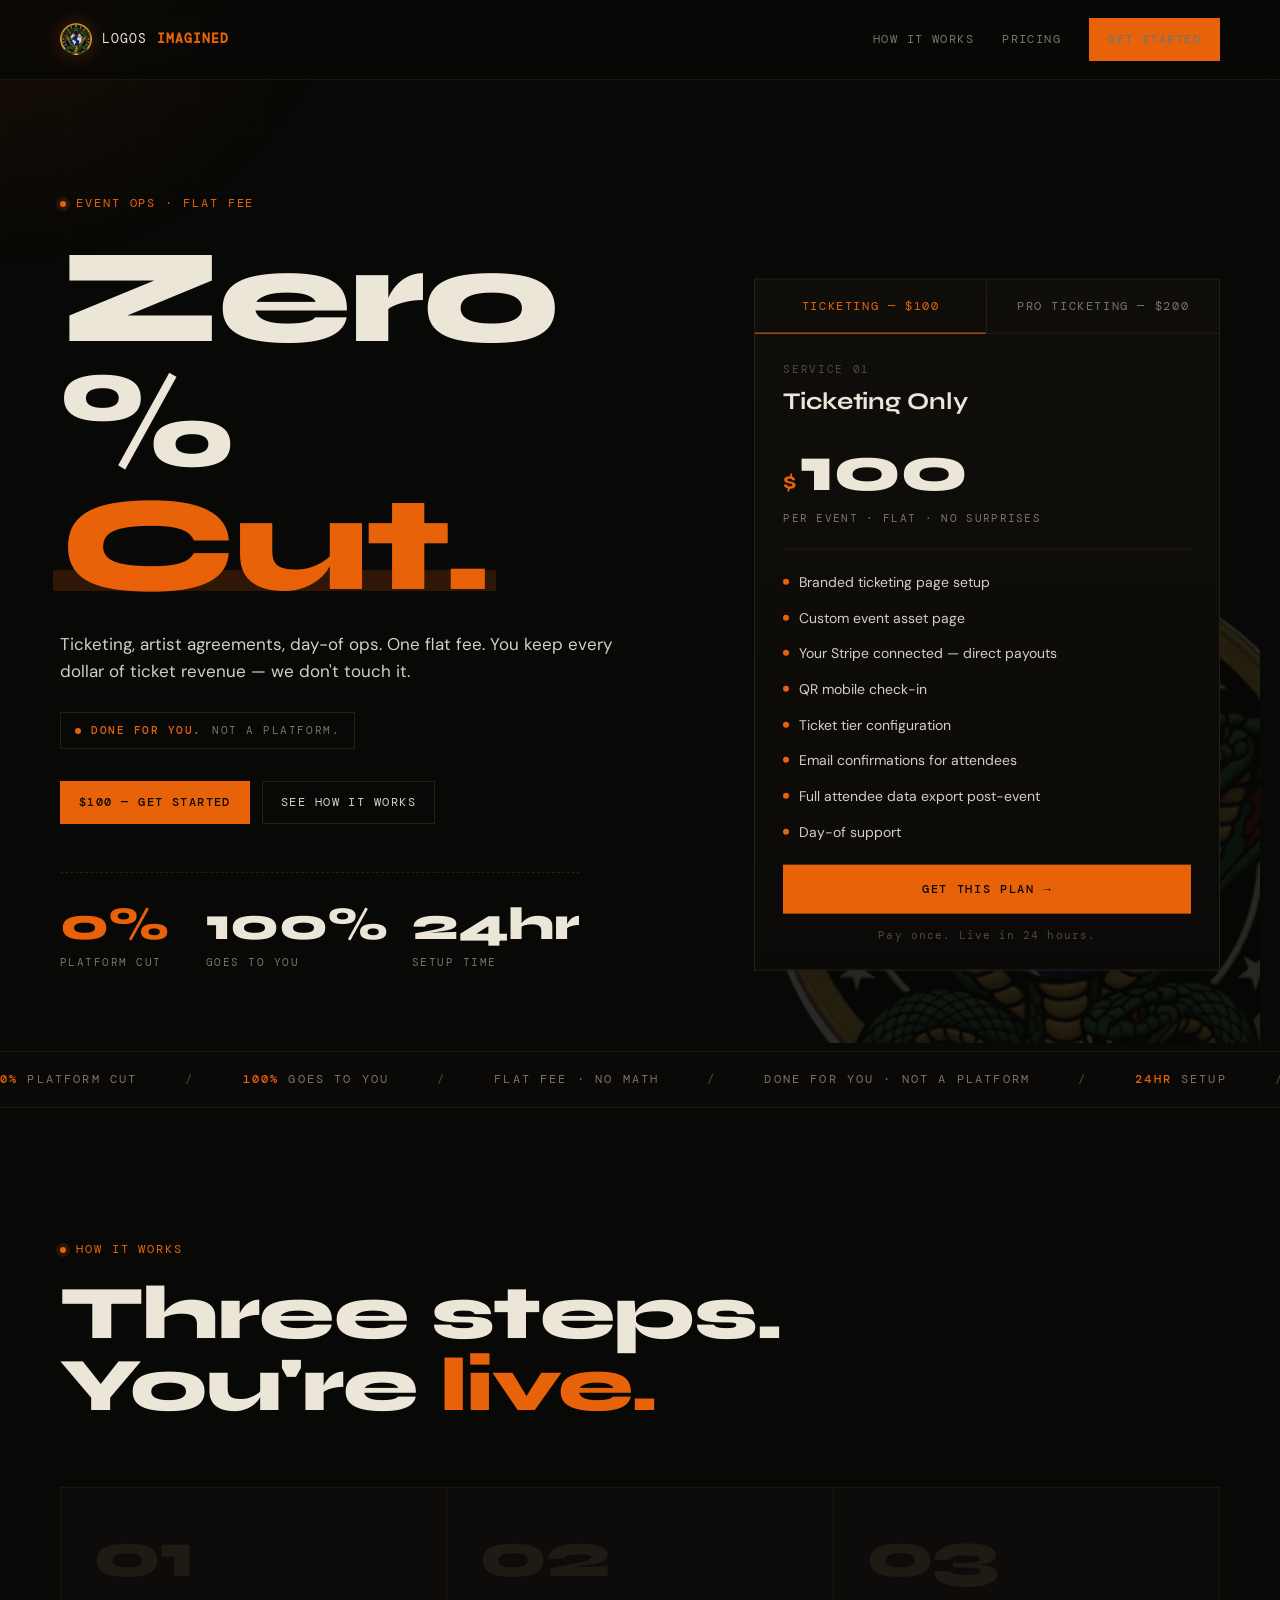
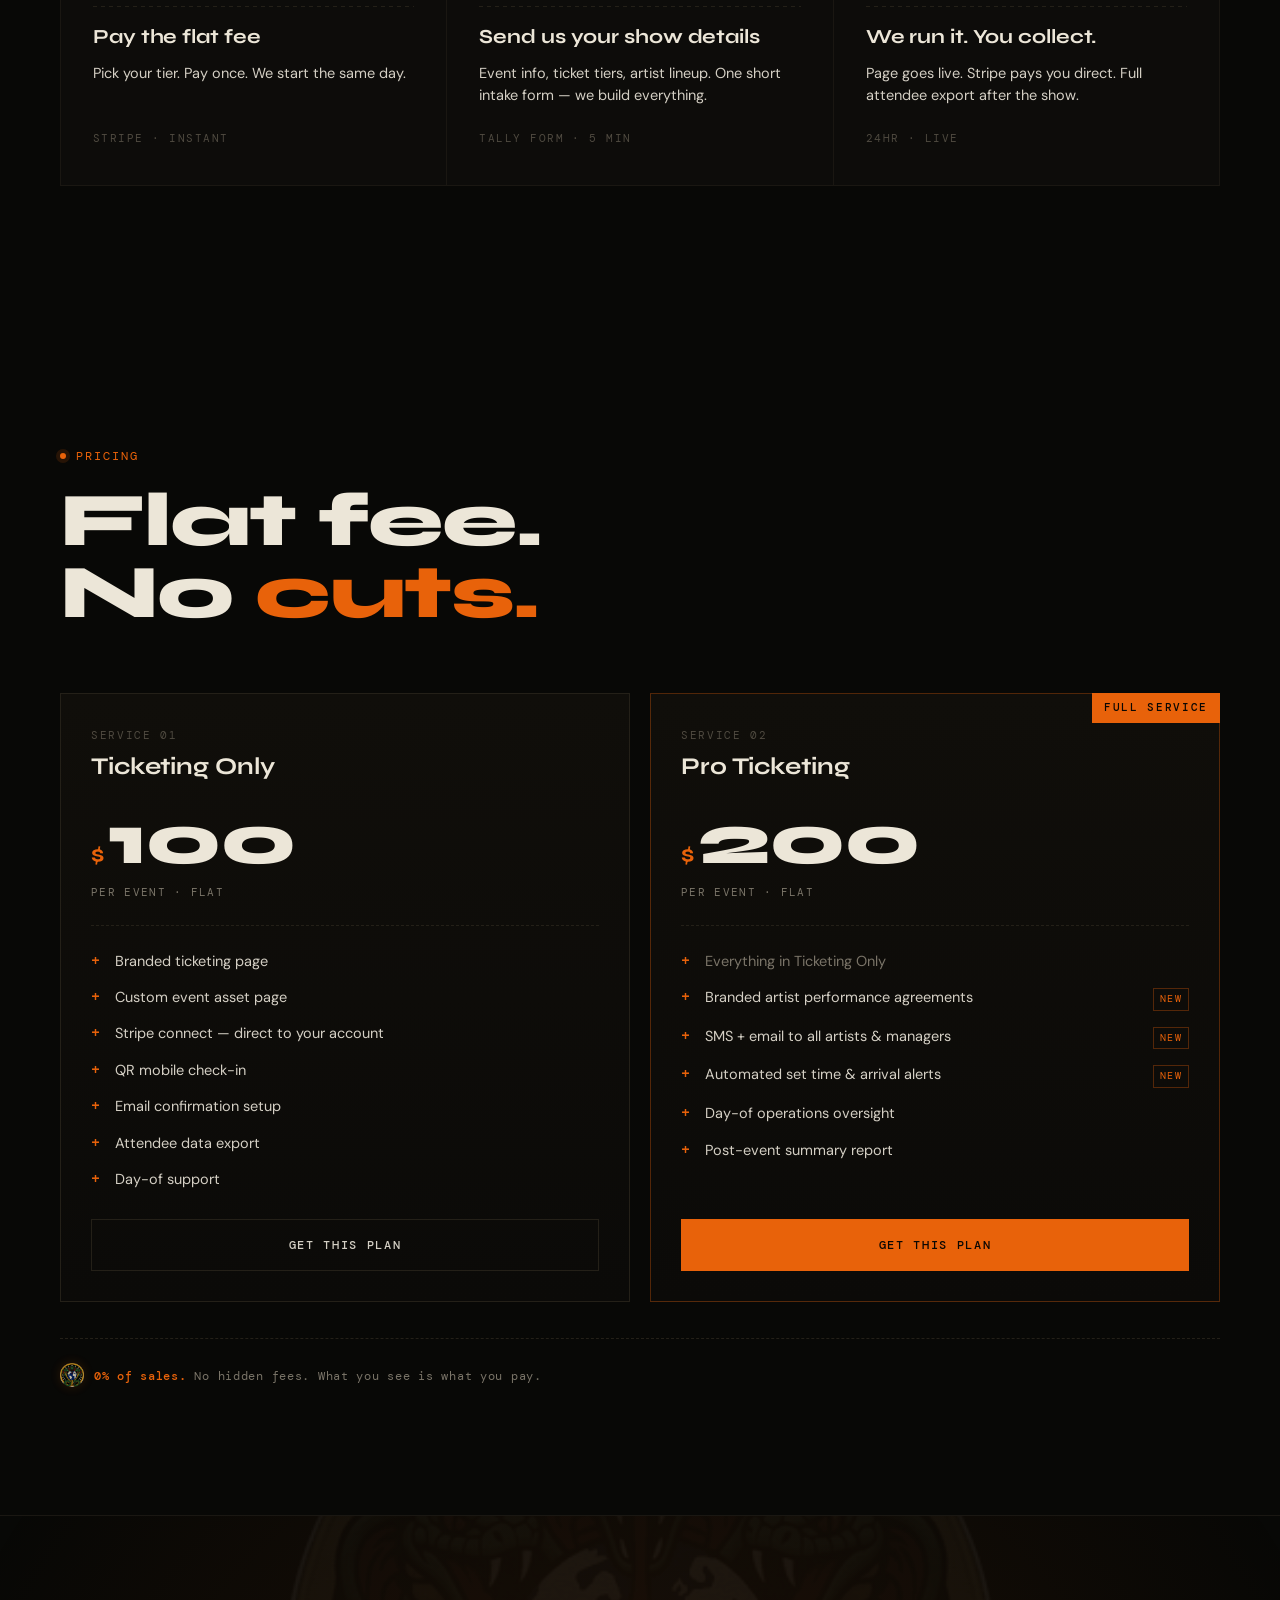
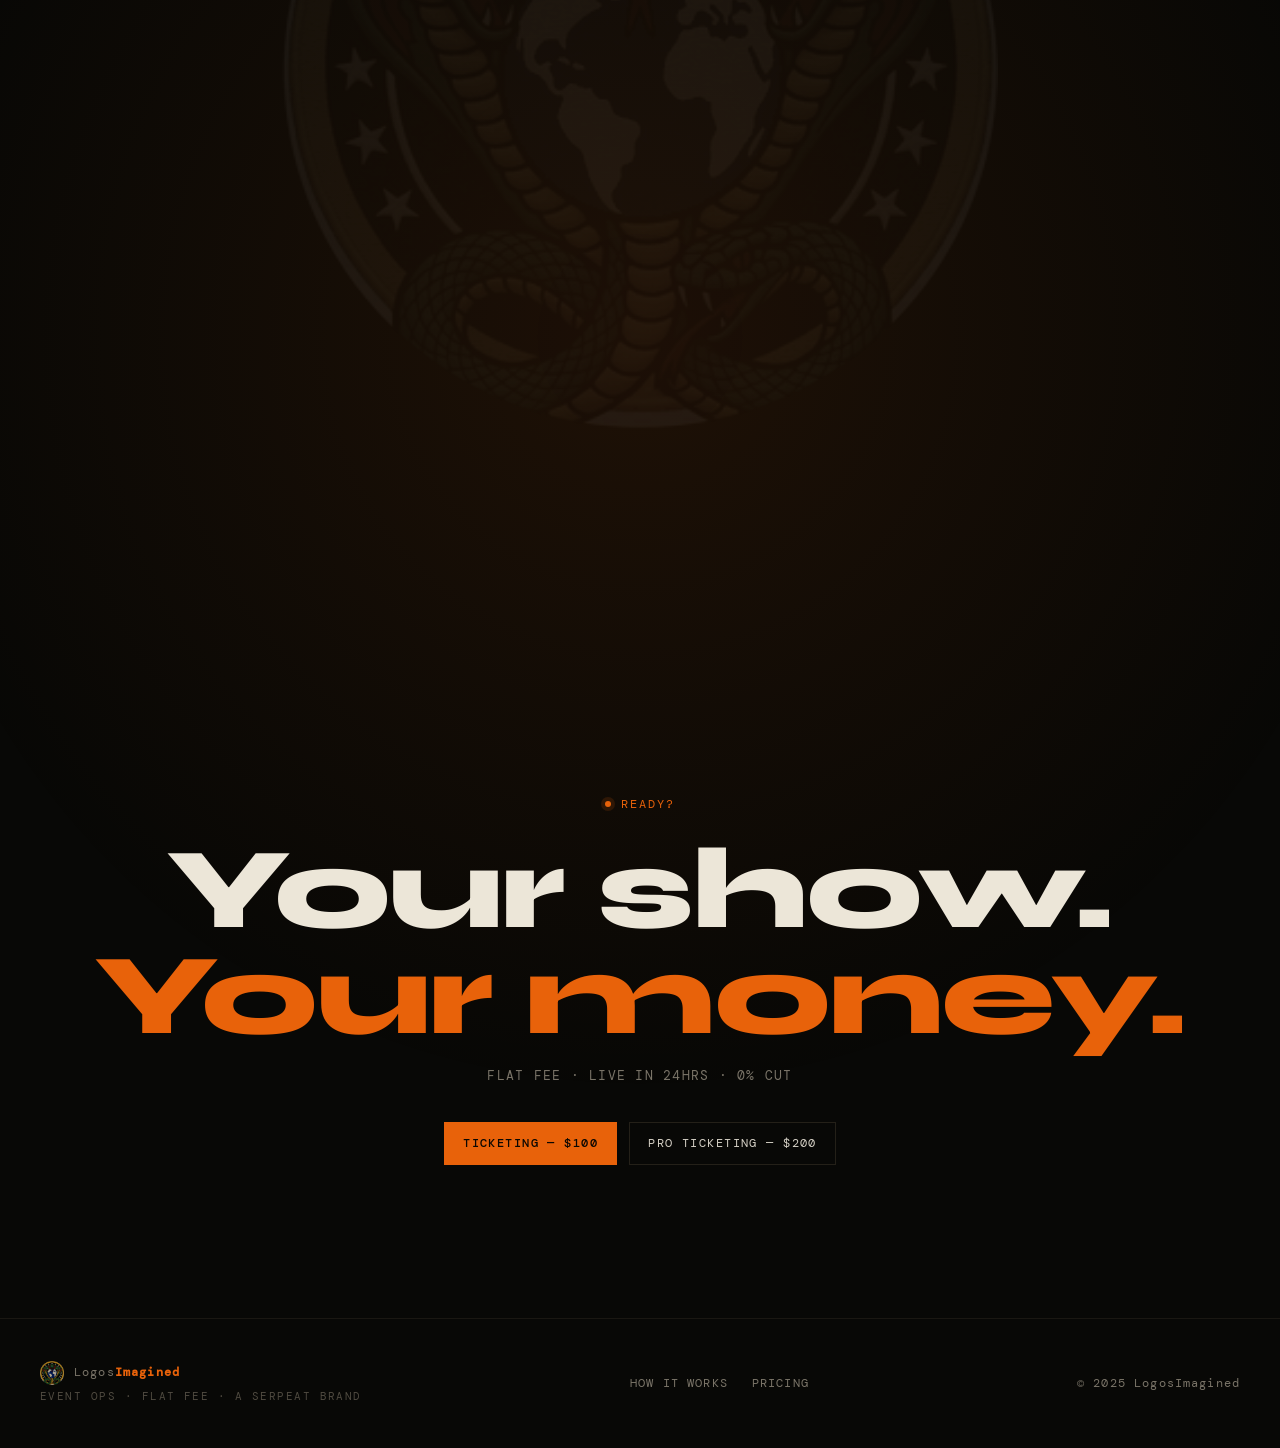
==== commit 29433ad0: "Reprice tiers: $100 / $200 flat, rename Full Ops Bundle → Pro Ticketing, add asset page bullet Co-Au" ====
--- a/index.html
+++ b/index.html
@@ -545,7 +545,7 @@
         <span class="pill"><b>Done for you.</b> Not a platform.</span>
 
         <div class="hero-buttons">
-          <a href="#pricing" class="cta">$150 — Get started</a>
+          <a href="#pricing" class="cta">$100 — Get started</a>
           <a href="#how" class="cta-ghost">See how it works</a>
         </div>
 
@@ -568,19 +568,20 @@
       <!-- pricing card -->
       <aside class="card" aria-label="Pricing">
         <div class="tabs" role="tablist">
-          <button class="tab" role="tab" aria-selected="true" aria-controls="panel-1" id="tab-1">Ticketing — $150</button>
-          <button class="tab" role="tab" aria-selected="false" aria-controls="panel-2" id="tab-2" tabindex="-1">Full Ops — $250</button>
+          <button class="tab" role="tab" aria-selected="true" aria-controls="panel-1" id="tab-1">Ticketing — $100</button>
+          <button class="tab" role="tab" aria-selected="false" aria-controls="panel-2" id="tab-2" tabindex="-1">Pro Ticketing — $200</button>
         </div>
 
         <div class="panel is-active" id="panel-1" role="tabpanel" aria-labelledby="tab-1">
           <div class="service-tag">Service 01</div>
           <div class="service-name">Ticketing Only</div>
           <div class="price">
-            <span class="price-sym">$</span><span class="price-amt">150</span>
+            <span class="price-sym">$</span><span class="price-amt">100</span>
           </div>
           <div class="price-cap">per event · flat · no surprises</div>
           <ul class="features">
             <li>Branded ticketing page setup</li>
+            <li>Custom event asset page</li>
             <li>Your Stripe connected — direct payouts</li>
             <li>QR mobile check-in</li>
             <li>Ticket tier configuration</li>
@@ -594,11 +595,11 @@
 
         <div class="panel" id="panel-2" role="tabpanel" aria-labelledby="tab-2" hidden>
           <div class="service-tag">Service 02 · Full service</div>
-          <div class="service-name">Full Ops Bundle</div>
+          <div class="service-name">Pro Ticketing</div>
           <div class="price">
-            <span class="price-sym">$</span><span class="price-amt">250</span>
+            <span class="price-sym">$</span><span class="price-amt">200</span>
           </div>
-          <div class="price-cap">per event · based on scope</div>
+          <div class="price-cap">per event · flat</div>
           <ul class="features">
             <li>Everything in Ticketing Only</li>
             <li>Branded artist performance agreements<span class="new">New</span></li>
@@ -677,11 +678,12 @@
         <div class="service-tag">Service 01</div>
         <div class="service-name">Ticketing Only</div>
         <div class="plan-price">
-          <span class="price-sym">$</span><span class="price-amt">150</span>
+          <span class="price-sym">$</span><span class="price-amt">100</span>
         </div>
         <div class="price-cap">per event · flat</div>
         <ul class="plan-features">
           <li>Branded ticketing page</li>
+          <li>Custom event asset page</li>
           <li>Stripe connect — direct to your account</li>
           <li>QR mobile check-in</li>
           <li>Email confirmation setup</li>
@@ -693,11 +695,11 @@
 
       <article class="plan featured">
         <div class="service-tag">Service 02</div>
-        <div class="service-name">Full Ops Bundle</div>
+        <div class="service-name">Pro Ticketing</div>
         <div class="plan-price">
-          <span class="price-sym">$</span><span class="price-amt">250</span>
+          <span class="price-sym">$</span><span class="price-amt">200</span>
         </div>
-        <div class="price-cap">per event · based on scope</div>
+        <div class="price-cap">per event · flat</div>
         <ul class="plan-features">
           <li class="muted">Everything in Ticketing Only</li>
           <li>Branded artist performance agreements<span class="new">New</span></li>
@@ -720,8 +722,8 @@
     <h2>Your show.<span class="accent">Your money.</span></h2>
     <div class="closing-sub">Flat fee · Live in 24hrs · 0% cut</div>
     <div class="closing-buttons">
-      <a href="https://buy.stripe.com/7sYeVf1MXade8ri2LD1kA00" class="cta" target="_blank" rel="noopener">Ticketing — $150</a>
-      <a href="https://buy.stripe.com/4gMcN70ITfxycHy85X1kA01" class="cta-ghost" target="_blank" rel="noopener">Full Ops — $250</a>
+      <a href="https://buy.stripe.com/7sYeVf1MXade8ri2LD1kA00" class="cta" target="_blank" rel="noopener">Ticketing — $100</a>
+      <a href="https://buy.stripe.com/4gMcN70ITfxycHy85X1kA01" class="cta-ghost" target="_blank" rel="noopener">Pro Ticketing — $200</a>
     </div>
   </section>
 
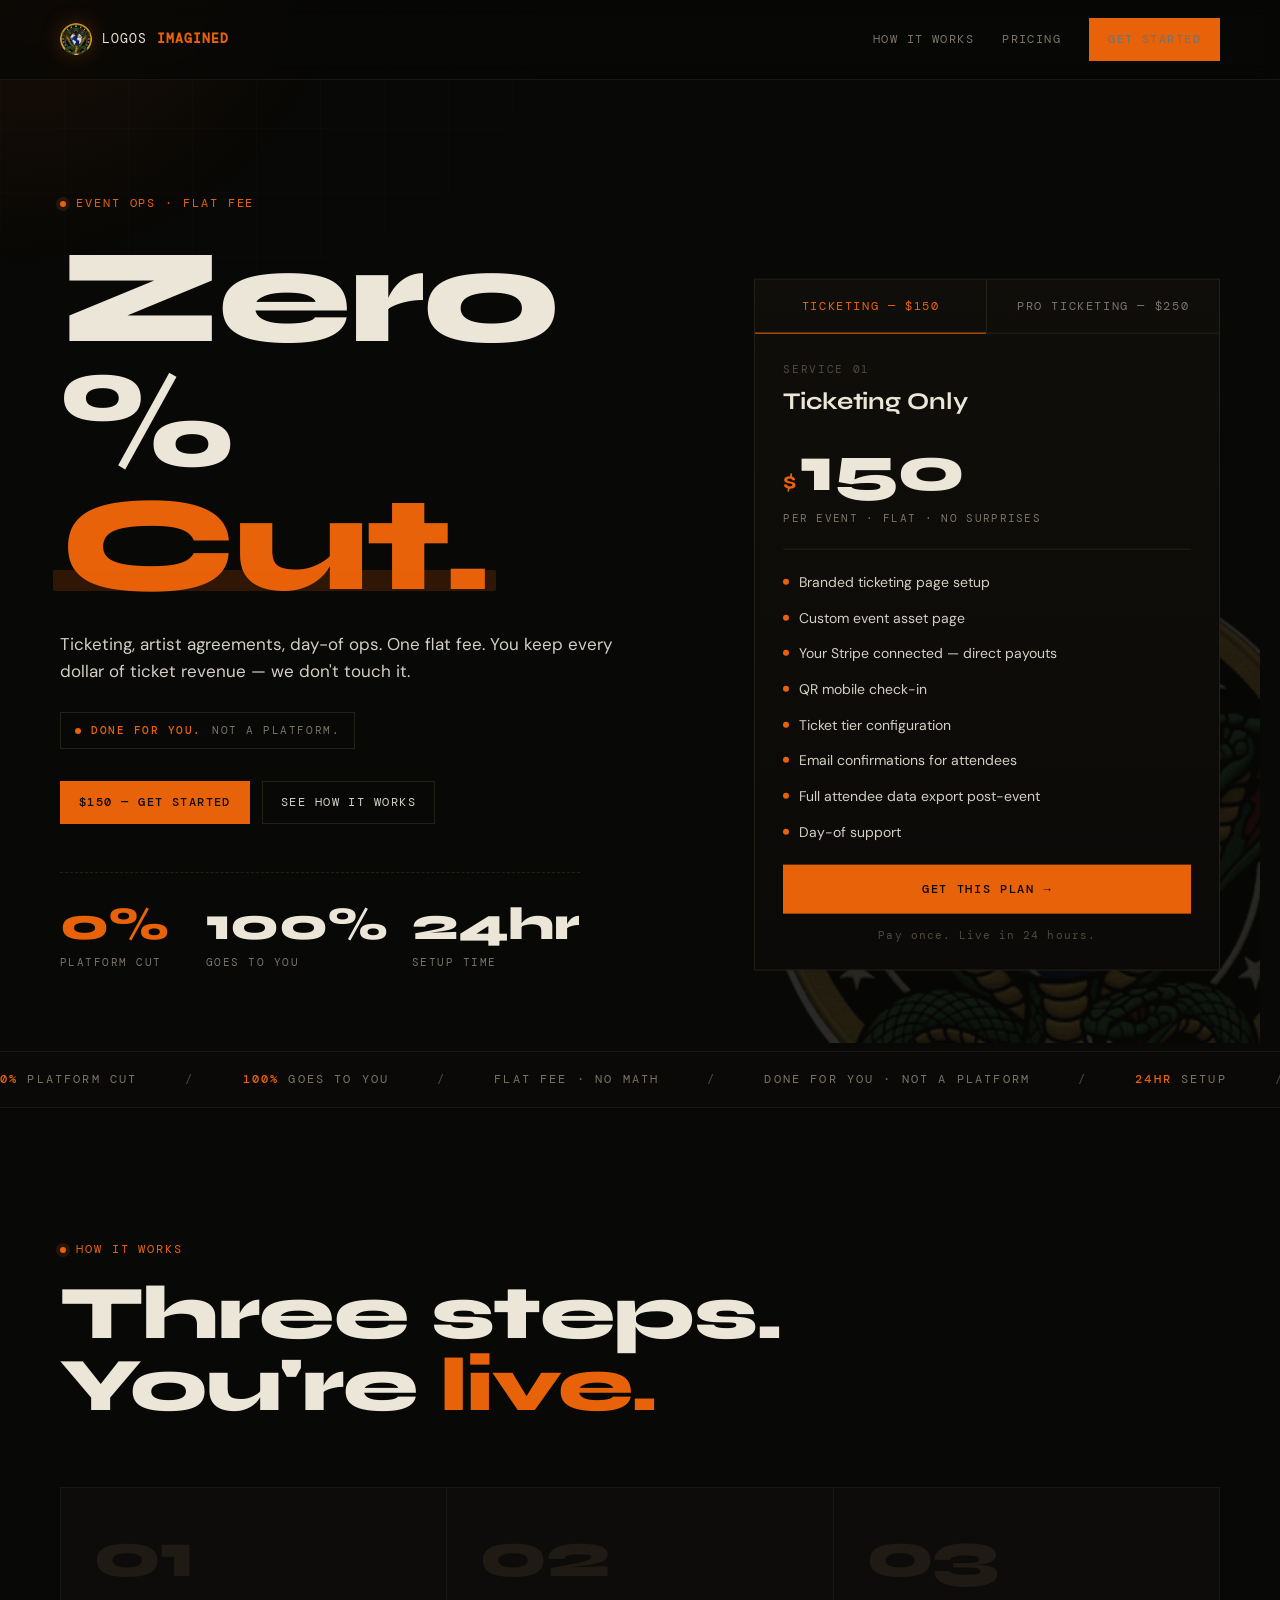
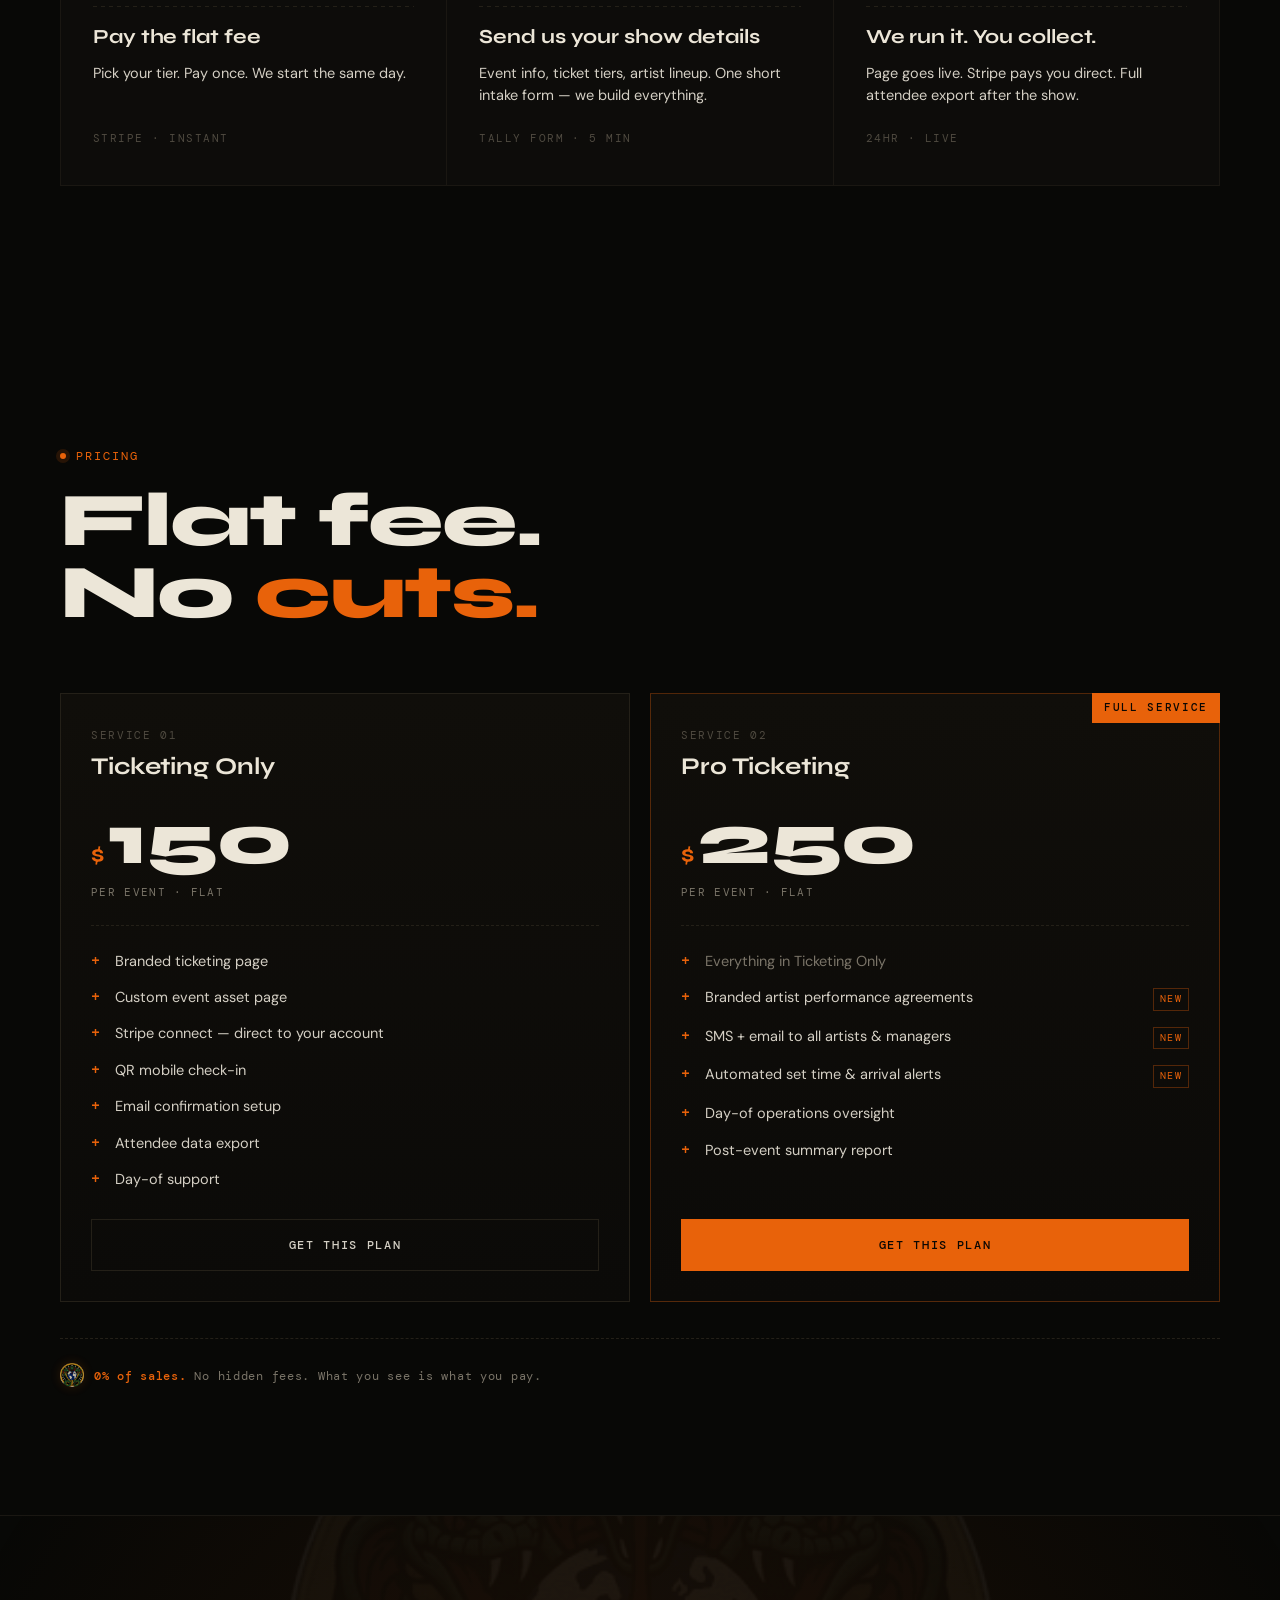
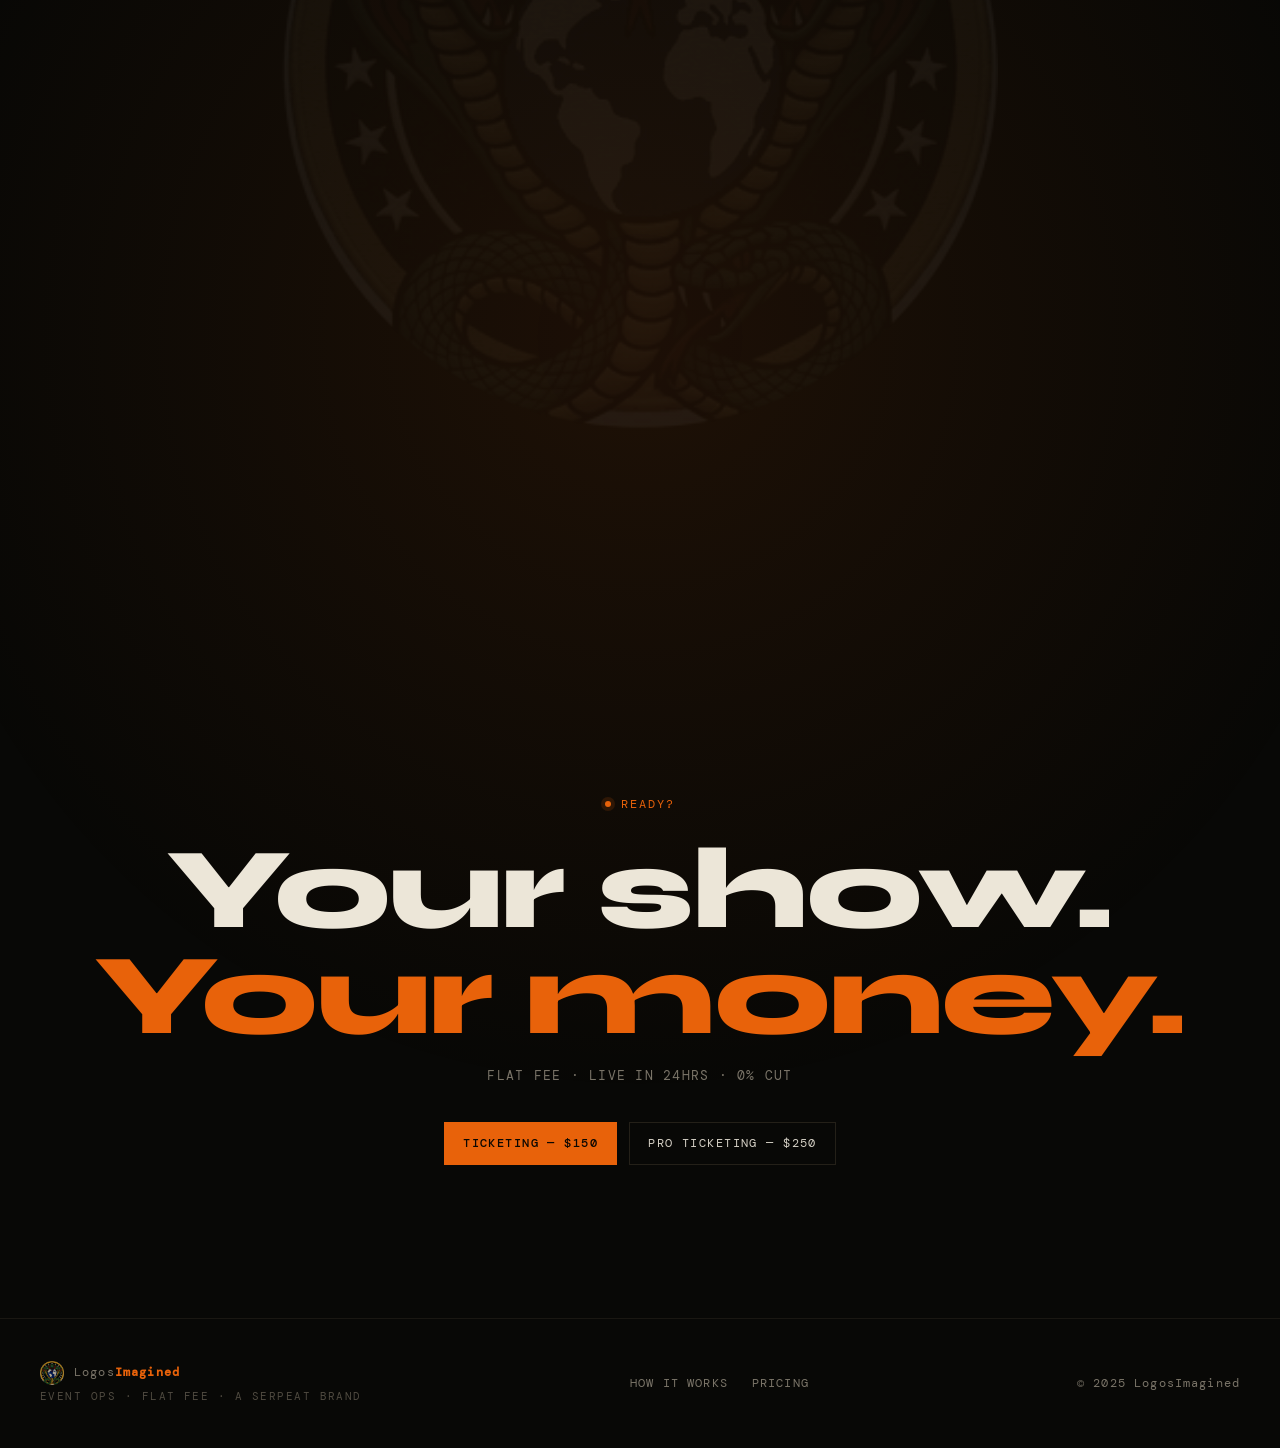
==== commit dcf9c610: "Revert prices to $150 / $250 to match live Stripe links (keep Pro Ticketing rename + asset page bull" ====
--- a/index.html
+++ b/index.html
@@ -545,7 +545,7 @@
         <span class="pill"><b>Done for you.</b> Not a platform.</span>
 
         <div class="hero-buttons">
-          <a href="#pricing" class="cta">$100 — Get started</a>
+          <a href="#pricing" class="cta">$150 — Get started</a>
           <a href="#how" class="cta-ghost">See how it works</a>
         </div>
 
@@ -568,15 +568,15 @@
       <!-- pricing card -->
       <aside class="card" aria-label="Pricing">
         <div class="tabs" role="tablist">
-          <button class="tab" role="tab" aria-selected="true" aria-controls="panel-1" id="tab-1">Ticketing — $100</button>
-          <button class="tab" role="tab" aria-selected="false" aria-controls="panel-2" id="tab-2" tabindex="-1">Pro Ticketing — $200</button>
+          <button class="tab" role="tab" aria-selected="true" aria-controls="panel-1" id="tab-1">Ticketing — $150</button>
+          <button class="tab" role="tab" aria-selected="false" aria-controls="panel-2" id="tab-2" tabindex="-1">Pro Ticketing — $250</button>
         </div>
 
         <div class="panel is-active" id="panel-1" role="tabpanel" aria-labelledby="tab-1">
           <div class="service-tag">Service 01</div>
           <div class="service-name">Ticketing Only</div>
           <div class="price">
-            <span class="price-sym">$</span><span class="price-amt">100</span>
+            <span class="price-sym">$</span><span class="price-amt">150</span>
           </div>
           <div class="price-cap">per event · flat · no surprises</div>
           <ul class="features">
@@ -597,7 +597,7 @@
           <div class="service-tag">Service 02 · Full service</div>
           <div class="service-name">Pro Ticketing</div>
           <div class="price">
-            <span class="price-sym">$</span><span class="price-amt">200</span>
+            <span class="price-sym">$</span><span class="price-amt">250</span>
           </div>
           <div class="price-cap">per event · flat</div>
           <ul class="features">
@@ -678,7 +678,7 @@
         <div class="service-tag">Service 01</div>
         <div class="service-name">Ticketing Only</div>
         <div class="plan-price">
-          <span class="price-sym">$</span><span class="price-amt">100</span>
+          <span class="price-sym">$</span><span class="price-amt">150</span>
         </div>
         <div class="price-cap">per event · flat</div>
         <ul class="plan-features">
@@ -697,7 +697,7 @@
         <div class="service-tag">Service 02</div>
         <div class="service-name">Pro Ticketing</div>
         <div class="plan-price">
-          <span class="price-sym">$</span><span class="price-amt">200</span>
+          <span class="price-sym">$</span><span class="price-amt">250</span>
         </div>
         <div class="price-cap">per event · flat</div>
         <ul class="plan-features">
@@ -722,8 +722,8 @@
     <h2>Your show.<span class="accent">Your money.</span></h2>
     <div class="closing-sub">Flat fee · Live in 24hrs · 0% cut</div>
     <div class="closing-buttons">
-      <a href="https://buy.stripe.com/7sYeVf1MXade8ri2LD1kA00" class="cta" target="_blank" rel="noopener">Ticketing — $100</a>
-      <a href="https://buy.stripe.com/4gMcN70ITfxycHy85X1kA01" class="cta-ghost" target="_blank" rel="noopener">Pro Ticketing — $200</a>
+      <a href="https://buy.stripe.com/7sYeVf1MXade8ri2LD1kA00" class="cta" target="_blank" rel="noopener">Ticketing — $150</a>
+      <a href="https://buy.stripe.com/4gMcN70ITfxycHy85X1kA01" class="cta-ghost" target="_blank" rel="noopener">Pro Ticketing — $250</a>
     </div>
   </section>
 
